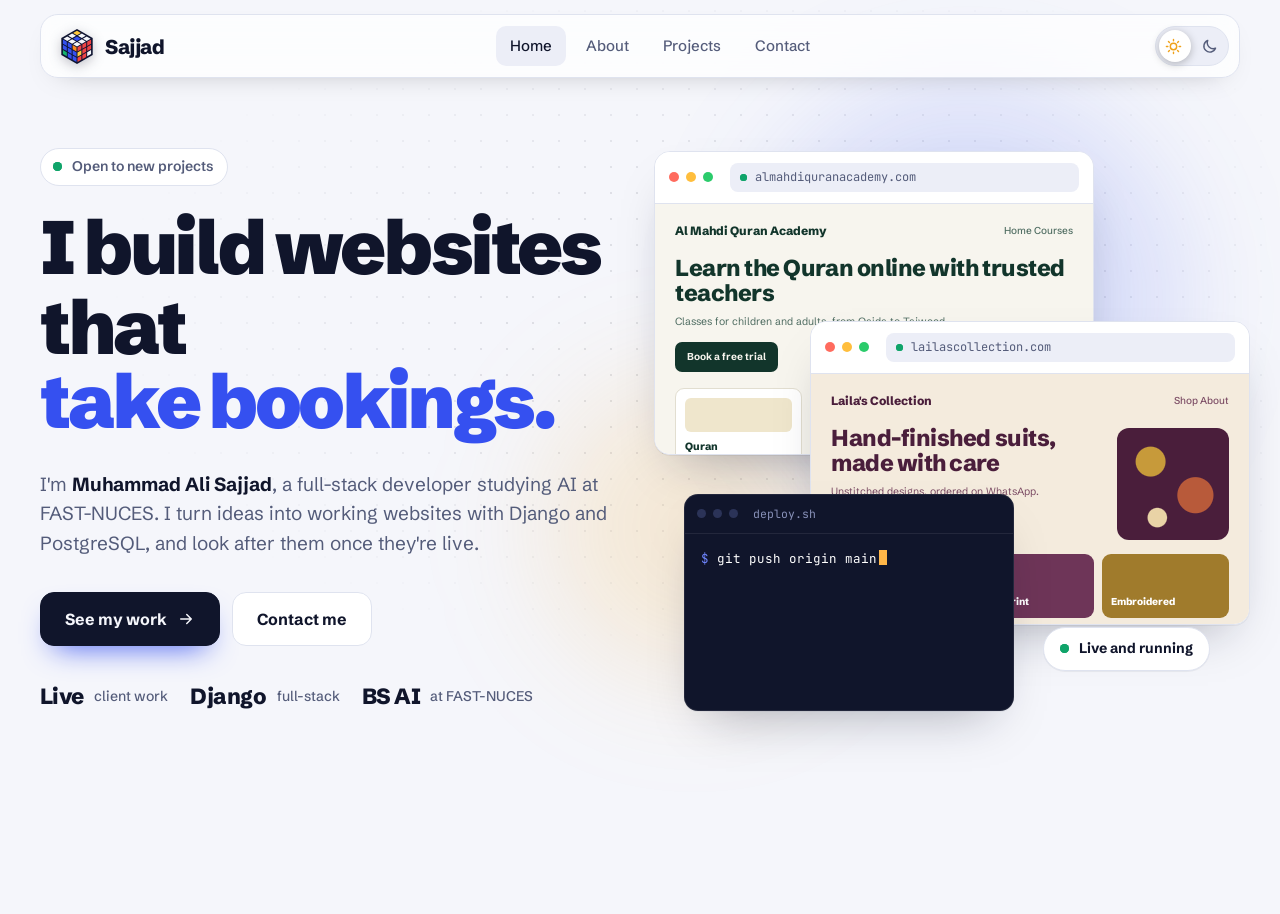
==== index.html @ d42bc158 "Phase 3: hero with rotating word, deploy terminal, parallax and spotlight - Headline rise, rotating " ====
<!doctype html>
<html lang="en">
<head>
  <meta charset="utf-8">
  <meta name="viewport" content="width=device-width, initial-scale=1">
  <title>Muhammad Ali Sajjad | Full-stack developer</title>
  <meta name="theme-color" content="#F5F6FB" media="(prefers-color-scheme: light)">
  <meta name="theme-color" content="#0A0F22" media="(prefers-color-scheme: dark)">
  <link rel="icon" href="images/favicon.svg" type="image/svg+xml">

  <!-- Runs before any CSS so the page is drawn in the right theme from the first frame. -->
  <script>
    (function () {
      var theme = null;
      try { theme = localStorage.getItem('theme'); } catch (error) {}
      if (theme !== 'light' && theme !== 'dark') {
        theme = window.matchMedia('(prefers-color-scheme: dark)').matches ? 'dark' : 'light';
      }
      document.documentElement.setAttribute('data-theme', theme);
    })();
  </script>

  <link rel="preconnect" href="https://fonts.googleapis.com">
  <link rel="preconnect" href="https://fonts.gstatic.com" crossorigin>
  <link rel="stylesheet" href="https://fonts.googleapis.com/css2?family=Schibsted+Grotesk:wght@400;500;600;700;800;900&amp;family=JetBrains+Mono:wght@400;500&amp;display=swap">

  <link rel="stylesheet" href="css/tokens.css">
  <link rel="stylesheet" href="css/base.css">
  <link rel="stylesheet" href="css/layout.css">
  <link rel="stylesheet" href="css/home.css">

  <script src="js/theme.js" defer></script>
  <script src="js/nav.js" defer></script>
  <script src="js/hero.js" defer></script>
  <script src="js/contact.js" defer></script>
  <script src="js/reveal.js" defer></script>
</head>
<body>
  <a class="skip-link" href="#main">Skip to content</a>
  <div class="spot" aria-hidden="true"></div>

  <header class="nav">
    <div class="nav-in">
      <a class="brand" href="#top"><span class="mark"><svg class="cube" viewBox="0 0 32 33" aria-hidden="true"><use href="images/favicon.svg#cube"></use></svg></span><span>Sajjad</span></a>
      <nav class="links" aria-label="Main">
        <a class="on" href="#top" aria-current="page">Home</a>
        <a href="about.html">About</a>
        <a href="#work">Projects</a>
        <a href="#contact">Contact</a>
      </nav>
      <div class="nav-right">
        <button class="toggle" type="button" aria-label="Switch between light and dark theme">
          <span class="knob"></span>
          <span class="ico sun"><svg viewBox="0 0 24 24" aria-hidden="true"><circle cx="12" cy="12" r="4.5"></circle><path d="M12 2v2M12 20v2M4.9 4.9l1.4 1.4M17.7 17.7l1.4 1.4M2 12h2M20 12h2M4.9 19.1l1.4-1.4M17.7 6.3l1.4-1.4"></path></svg></span>
          <span class="ico moon"><svg viewBox="0 0 24 24" aria-hidden="true"><path d="M20.5 14.5A8.5 8.5 0 0 1 9.5 3.5a8.5 8.5 0 1 0 11 11z"></path></svg></span>
        </button>
        <button class="menu-btn" type="button" aria-label="Open menu" aria-expanded="false" aria-controls="menu"><svg viewBox="0 0 24 24" aria-hidden="true"><path d="M4 8h16M4 16h16"></path></svg></button>
      </div>
    </div>
  </header>

  <div class="sheet" id="menu" role="dialog" aria-modal="true" aria-label="Menu" hidden>
    <div class="sheet-panel">
      <div class="sheet-top">
        <a class="brand" href="#top"><span class="mark"><svg class="cube" viewBox="0 0 32 33" aria-hidden="true"><use href="images/favicon.svg#cube"></use></svg></span><span>Sajjad</span></a>
        <button class="menu-btn menu-close" type="button" aria-label="Close menu"><svg viewBox="0 0 24 24" aria-hidden="true"><path d="M6 6l12 12M18 6L6 18"></path></svg></button>
      </div>
      <nav aria-label="Menu">
        <a class="item on" href="#top" aria-current="page">Home <svg viewBox="0 0 24 24" aria-hidden="true"><path d="M5 12h14M13 6l6 6-6 6"></path></svg></a>
        <a class="item" href="about.html">About <svg viewBox="0 0 24 24" aria-hidden="true"><path d="M5 12h14M13 6l6 6-6 6"></path></svg></a>
        <a class="item" href="#work">Projects <svg viewBox="0 0 24 24" aria-hidden="true"><path d="M5 12h14M13 6l6 6-6 6"></path></svg></a>
        <a class="item" href="#contact">Contact <svg viewBox="0 0 24 24" aria-hidden="true"><path d="M5 12h14M13 6l6 6-6 6"></path></svg></a>
      </nav>
    </div>
  </div>

  <main id="main" tabindex="-1">
    <section class="hero" id="top">
      <div class="grid-bg" aria-hidden="true"></div>
      <div class="orb o1" aria-hidden="true"></div>
      <div class="orb o2" aria-hidden="true"></div>
      <div class="wrap hero-in">
        <div>
          <span class="pill"><span class="ping"></span>Open to new projects</span>
          <h1 class="h1">
            <span class="line l1"><span class="in">I build websites</span></span>
            <span class="line l2"><span class="in">that <span class="rot"><span class="w on">take bookings.</span><span class="w" aria-hidden="true">sell suits.</span><span class="w" aria-hidden="true">go live.</span><span class="w" aria-hidden="true">people use.</span></span></span></span>
          </h1>
          <p class="lead">I'm <strong>Muhammad Ali Sajjad</strong>, a full-stack developer studying AI at FAST-NUCES. I turn ideas into working websites with Django and PostgreSQL, and look after them once they're live.</p>
          <div class="ctas">
            <a class="btn primary" href="#work">See my work <svg viewBox="0 0 24 24" aria-hidden="true"><path d="M5 12h14M13 6l6 6-6 6"></path></svg></a>
            <a class="btn ghost" href="#contact">Contact me</a>
          </div>
          <div class="facts-row">
            <div class="fact"><b>Live</b>client work</div>
            <div class="fact"><b>Django</b>full-stack</div>
            <div class="fact"><b>BS AI</b>at FAST-NUCES</div>
          </div>
        </div>

        <!-- Illustration only: the same sites are described in the Projects section, so screen readers skip this. -->
        <div class="stage" aria-hidden="true">
          <div class="par pa">
            <div class="enter-a"><div class="win wa float1">
              <div class="win-bar"><i></i><i></i><i></i><span class="url"><span class="ping"></span>almahdiquranacademy.com</span></div>
              <div class="viewport"><div class="autoscroll">
                <div class="ma">
                  <div class="ma-top"><span>Al Mahdi Quran Academy</span><span>Home   Courses</span></div>
                  <h4>Learn the Quran online with trusted teachers</h4>
                  <p>Classes for children and adults, from Qaida to Tajweed.</p>
                  <span class="ma-btn">Book a free trial</span>
                  <div class="ma-cards">
                    <div class="ma-card"><div class="art"></div>Quran<small>Qaida, Tajweed</small></div>
                    <div class="ma-card"><div class="art"></div>Hadees<small>Guided study</small></div>
                    <div class="ma-card"><div class="art"></div>Fiqhi Ahkaam<small>Practice</small></div>
                  </div>
                  <div class="ma-band"><b>Book in three steps</b><span>Pick a course, choose a teacher, chat on WhatsApp.</span></div>
                  <div class="ma-steps"><div>1. Course</div><div>2. Teacher</div><div>3. WhatsApp</div></div>
                </div>
              </div></div>
            </div></div>
          </div>

          <div class="par pb">
            <div class="enter-b"><div class="win wb float2">
              <div class="win-bar"><i></i><i></i><i></i><span class="url"><span class="ping"></span>lailascollection.com</span></div>
              <div class="viewport"><div class="autoscroll slow">
                <div class="lc">
                  <div class="lc-top"><span>Laila's Collection</span><span>Shop   About</span></div>
                  <div class="lc-hero"><div><h4>Hand-finished suits, made with care</h4><p>Unstitched designs, ordered on WhatsApp.</p><span class="lc-btn">Order on WhatsApp</span></div><div class="lc-art"></div></div>
                  <div class="lc-cats"><div>Hand-painted</div><div>Block print</div><div>Embroidered</div></div>
                  <div class="lc-grid">
                    <div class="lc-item"><div class="art"></div>Gulnar<span>Hand-painted</span></div>
                    <div class="lc-item"><div class="art"></div>Mehr<span>Block print</span></div>
                    <div class="lc-item"><div class="art"></div>Zari<span>Embroidered</span></div>
                  </div>
                </div>
              </div></div>
            </div></div>
          </div>

          <div class="par pt">
            <div class="enter-t"><div class="term float3">
              <div class="term-bar"><i></i><i></i><i></i><span class="mono">deploy.sh</span></div>
              <!-- hero.js types these lines out; this finished version shows if JavaScript is off. -->
              <div class="term-body"><span class="tl cmd">git push origin main</span><span class="tl ok">✓ Code pushed to GitHub</span><span class="tl cmd">railway up</span><span class="tl ok">✓ Build passed: Django + PostgreSQL</span><span class="tl ok">✓ Deployed to Railway</span><span class="tl live">● almahdiquranacademy.com is live</span></div>
            </div></div>
          </div>

          <div class="badge-live"><span class="ping"></span>Live and running</div>
        </div>
      </div>
    </section>
    <section class="sec" id="work"></section>
    <section class="sec" id="stack"></section>
    <section class="sec" id="process"></section>
    <section class="sec" id="contact"></section>
  </main>

  <footer class="foot"></footer>
</body>
</html>
---- css/tokens.css ----
/*
  Colour and font tokens.
  Light is the default. A tiny script in each page's <head> sets
  <html data-theme="dark"> before this file loads, so the dark values win
  straight away and the page never flashes the wrong colours.
*/

:root {
  --bg: #F5F6FB;
  --bg2: #FFFFFF;
  --bg3: #ECEEF7;
  --ink: #10152B;
  --muted: #545C7A;
  --line: #DFE3EF;
  --lapis: #3550F0;
  --lapis-ink: #FFFFFF;
  --accent: #3550F0;
  --saffron: #F0A21A;
  --mint: #10A46A;
  --glow: rgba(53, 80, 240, .16);
  --glow2: rgba(240, 162, 26, .16);
  --dot: rgba(16, 21, 43, .10);
  --shadow: 0 1px 0 rgba(16, 21, 43, .05), 0 24px 50px -24px rgba(16, 21, 43, .35);
  --term-bg: #10152B;
  --term-ink: #DCE2FF;

  --font-sans: "Schibsted Grotesk", system-ui, sans-serif;
  --font-mono: "JetBrains Mono", ui-monospace, monospace;

  /* Tells the browser to draw scrollbars and form controls to match. */
  color-scheme: light;
}

:root[data-theme="dark"] {
  --bg: #0A0F22;
  --bg2: #121A36;
  --bg3: #19234A;
  --ink: #EEF1FB;
  --muted: #A4ADD0;
  --line: #253058;
  --lapis: #6F86FF;
  --lapis-ink: #0A0F22;
  --accent: #FFB648;
  --saffron: #FFB648;
  --mint: #3EE0A0;
  --glow: rgba(111, 134, 255, .22);
  --glow2: rgba(255, 182, 72, .14);
  --dot: rgba(238, 241, 251, .09);
  --shadow: 0 1px 0 rgba(0, 0, 0, .4), 0 30px 60px -24px rgba(0, 0, 0, .8);
  --term-bg: #060A18;
  --term-ink: #DCE2FF;

  color-scheme: dark;
}
---- css/base.css ----
/* Reset, text styles, buttons, pills and small helpers shared by every page. */

/* Reset */
*,
*::before,
*::after {
  box-sizing: border-box;
}

html {
  scroll-behavior: smooth;
  -webkit-text-size-adjust: 100%;
  /* Clip anything that pokes out sideways (orbs, tilted windows) so phones never scroll left and right. */
  overflow-x: clip;
}

body {
  margin: 0;
  min-height: 100vh;
  position: relative;
  overflow-x: clip;
  font-family: var(--font-sans);
  font-size: 17px;
  line-height: 1.55;
  color: var(--ink);
  background: var(--bg);
  -webkit-font-smoothing: antialiased;
  transition: background-color .45s ease, color .45s ease;
}

h1,
h2,
h3,
h4,
p,
dl,
dd {
  margin: 0;
}

a {
  color: inherit;
  text-decoration: none;
}

button {
  font: inherit;
  color: inherit;
  cursor: pointer;
}

img {
  display: block;
  max-width: 100%;
}

/* Line icons: every icon in the design is drawn with a 2px stroke in the text colour. */
svg {
  fill: none;
  stroke: currentColor;
  stroke-width: 2;
  stroke-linecap: round;
  stroke-linejoin: round;
}

:focus-visible {
  outline: 3px solid var(--lapis);
  outline-offset: 3px;
}

/* Helpers */
.wrap {
  width: min(1200px, 100% - 48px);
  margin-inline: auto;
}

.mono {
  font-family: var(--font-mono);
}

/* Hidden on screen but still read by screen readers. */
.sr-only {
  position: absolute;
  width: 1px;
  height: 1px;
  padding: 0;
  margin: -1px;
  overflow: hidden;
  clip: rect(0, 0, 0, 0);
  white-space: nowrap;
  border: 0;
}

/* Skip link: off screen until a keyboard user tabs to it. */
.skip-link {
  position: fixed;
  top: 12px;
  left: 16px;
  z-index: 300;
  padding: 10px 16px;
  border-radius: 12px;
  background: var(--ink);
  color: var(--bg);
  font-weight: 700;
  font-size: 15px;
  transform: translateY(-160%);
  transition: transform .2s;
}

.skip-link:focus {
  transform: none;
}

/* The main landmark gets focus from the skip link; it needs no outline of its own. */
main:focus {
  outline: none;
}

/* Cursor spotlight: a soft glow that follows the mouse (moved by hero.js). */
.spot {
  position: fixed;
  top: 0;
  left: 0;
  z-index: 0;
  width: 520px;
  height: 520px;
  margin: -260px 0 0 -260px;
  border-radius: 50%;
  background: radial-gradient(circle, var(--glow) 0%, transparent 65%);
  pointer-events: none;
  transform: translate(-999px, -999px);
  transition: transform .18s ease-out;
}

/* Buttons */
.btn {
  display: inline-flex;
  align-items: center;
  gap: 10px;
  height: 54px;
  padding: 0 24px;
  border-radius: 14px;
  border: 1px solid var(--line);
  font-weight: 700;
  font-size: 16px;
  transition: transform .25s, box-shadow .25s, background .25s;
}

.btn svg {
  width: 18px;
  height: 18px;
  transition: transform .25s;
}

.btn:hover {
  transform: translateY(-2px);
}

.btn:hover svg {
  transform: translateX(4px);
}

.btn.primary {
  background: var(--ink);
  color: var(--bg);
  border-color: var(--ink);
  box-shadow: 0 14px 30px -14px var(--lapis);
}

.btn.ghost {
  background: var(--bg2);
}

/* A button-shaped label that is not clickable, e.g. "Domain coming soon". */
.btn[aria-disabled="true"] {
  cursor: default;
}

.btn[aria-disabled="true"]:hover {
  transform: none;
}

/* Pills and the green "live" dot */
.pill {
  display: inline-flex;
  align-items: center;
  gap: 10px;
  padding: 7px 14px 7px 12px;
  border-radius: 999px;
  border: 1px solid var(--line);
  background: var(--bg2);
  font-size: 14px;
  font-weight: 600;
  color: var(--muted);
}

.ping {
  position: relative;
  flex: none;
  width: 9px;
  height: 9px;
  border-radius: 50%;
  background: var(--mint);
}

.ping::after {
  content: "";
  position: absolute;
  inset: 0;
  border-radius: 50%;
  background: var(--mint);
  animation: ping 1.8s ease-out infinite;
}

/* Chips: small tags for tools */
.chips {
  display: flex;
  flex-wrap: wrap;
  gap: 8px;
  margin-bottom: 28px;
}

.chip {
  padding: 6px 12px;
  border-radius: 9px;
  border: 1px solid var(--line);
  background: var(--bg3);
  color: var(--ink);
  font-size: 13.5px;
  font-weight: 600;
}

.chip.learn {
  color: var(--muted);
  border-style: dashed;
}

/* Shared animations */
@keyframes ping {
  0% { transform: scale(1); opacity: .7; }
  100% { transform: scale(3.2); opacity: 0; }
}

@keyframes rise {
  from { transform: translateY(105%); }
  to { transform: none; }
}

@keyframes fadeUp {
  from { opacity: 0; transform: translateY(18px); }
  to { opacity: 1; transform: none; }
}

@keyframes flyA {
  from { opacity: 0; transform: translate(-40px, 60px) rotate(-10deg); }
  to { opacity: 1; transform: none; }
}

@keyframes flyB {
  from { opacity: 0; transform: translate(60px, 70px) rotate(10deg); }
  to { opacity: 1; transform: none; }
}

@keyframes flyT {
  from { opacity: 0; transform: translateY(50px) scale(.9); }
  to { opacity: 1; transform: none; }
}

@keyframes bob {
  0%, 100% { transform: translateY(0) rotate(var(--rot, 0deg)); }
  50% { transform: translateY(-12px) rotate(var(--rot, 0deg)); }
}

@keyframes drift {
  0% { transform: translate(0, 0); }
  100% { transform: translate(-60px, 40px); }
}

/* Phone */
@media (max-width: 760px) {
  body {
    font-size: 16px;
  }
}
---- css/layout.css ----
/* Page frame shared by both pages: navbar, theme switch, menu sheet, sections, contact block and footer. */

/* Navigation bar: sticky "glass" bar that floats 14px below the top */
.nav {
  position: sticky;
  top: 14px;
  z-index: 50;
  margin-top: 14px;
  padding: 0 24px;
}

.nav-in {
  display: flex;
  align-items: center;
  justify-content: space-between;
  width: min(1200px, 100%);
  height: 64px;
  margin: 0 auto;
  padding: 0 10px 0 18px;
  border-radius: 18px;
  border: 1px solid var(--line);
  background: color-mix(in srgb, var(--bg2) 72%, transparent);
  -webkit-backdrop-filter: blur(14px);
  backdrop-filter: blur(14px);
  box-shadow: 0 10px 30px -20px rgba(0, 0, 0, .35);
}

/* Logo: the Rubik's cube wobbles every 7 seconds and spins when hovered */
.brand {
  display: flex;
  align-items: center;
  gap: 10px;
  font-weight: 800;
  font-size: 20px;
  letter-spacing: -0.02em;
}

.brand .mark {
  display: grid;
  place-items: center;
  width: 36px;
  height: 37px;
  transition: transform .4s cubic-bezier(.3, 1.6, .5, 1);
  animation: cubeIdle 7s ease-in-out infinite;
}

.brand:hover .mark {
  transform: rotate(-12deg) scale(1.08);
  animation: cubeSpin .9s cubic-bezier(.3, 1.2, .4, 1);
}

.brand svg.cube {
  display: block;
  width: 36px;
  height: 37px;
  stroke: none;
  filter: drop-shadow(0 3px 6px rgba(16, 21, 43, .25));
}

@keyframes cubeSpin {
  from { transform: rotate(0) scale(1); }
  50% { transform: rotate(200deg) scale(1.12); }
  to { transform: rotate(360deg) scale(1); }
}

@keyframes cubeIdle {
  0%, 84%, 100% { transform: rotate(0); }
  88% { transform: rotate(-14deg); }
  93% { transform: rotate(9deg); }
  97% { transform: rotate(-3deg); }
}

/* Page links */
.links {
  display: flex;
  gap: 6px;
}

.links a {
  padding: 8px 14px;
  border-radius: 10px;
  font-size: 15px;
  font-weight: 500;
  color: var(--muted);
  transition: color .2s, background .2s;
}

.links a:hover,
.links a.on {
  color: var(--ink);
  background: var(--bg3);
}

.nav-right {
  display: flex;
  align-items: center;
  gap: 10px;
}

/* Theme switch: a pill with a knob that slides from the sun to the moon */
.toggle {
  position: relative;
  display: flex;
  align-items: center;
  justify-content: space-between;
  width: 74px;
  height: 40px;
  padding: 0;
  border-radius: 999px;
  border: 1px solid var(--line);
  background: var(--bg3);
}

.toggle .ico {
  position: relative;
  z-index: 2;
  display: grid;
  place-items: center;
  width: 36px;
  height: 38px;
  color: var(--muted);
  transition: color .3s;
}

.toggle .ico svg {
  width: 17px;
  height: 17px;
}

.toggle .knob {
  position: absolute;
  top: 3px;
  left: 3px;
  z-index: 1;
  width: 32px;
  height: 32px;
  border-radius: 50%;
  background: var(--bg2);
  box-shadow: 0 2px 8px rgba(0, 0, 0, .25);
  transition: transform .45s cubic-bezier(.3, 1.4, .5, 1);
}

[data-theme="dark"] .toggle .knob {
  transform: translateX(34px);
}

[data-theme="light"] .toggle .sun,
[data-theme="dark"] .toggle .moon {
  color: var(--saffron);
}

/* Menu button: only shown on phones */
.menu-btn {
  display: none;
  place-items: center;
  width: 44px;
  height: 44px;
  padding: 0;
  border-radius: 12px;
  border: 1px solid var(--line);
  background: var(--bg3);
}

.menu-btn svg {
  width: 20px;
  height: 20px;
}

/*
  Theme change, version 1: the View Transitions API.
  theme.js grows the new page from a circle at the switch, so the browser's
  default cross-fade is turned off here.
*/
::view-transition-old(root),
::view-transition-new(root) {
  animation: none;
  mix-blend-mode: normal;
}

/* While the circle grows, don't also fade the page colours, or the new theme looks muddy. */
.theme-switching body {
  transition: none;
}

/*
  Theme change, version 2 (older browsers): a solid circle in the new
  background colour covers the page, the theme swaps underneath, then the
  circle fades away. theme.js sets --fx-x and --fx-y to the switch's centre.
*/
.reveal-fx {
  position: fixed;
  inset: 0;
  z-index: 100;
  pointer-events: none;
  animation: revealFx .8s cubic-bezier(.6, 0, .3, 1) forwards;
}

.reveal-fx.to-dark {
  background: #0A0F22;
}

.reveal-fx.to-light {
  background: #F5F6FB;
}

@keyframes revealFx {
  0% { clip-path: circle(0 at var(--fx-x) var(--fx-y)); opacity: 1; }
  50% { clip-path: circle(150% at var(--fx-x) var(--fx-y)); opacity: 1; }
  100% { clip-path: circle(150% at var(--fx-x) var(--fx-y)); opacity: 0; }
}

/*
  Mobile menu sheet: a blurred backdrop with a panel that drops in from the top.
  It sits outside the header on purpose: the header's backdrop-filter would
  otherwise trap this fixed layer inside the header's box.
*/
.sheet {
  position: fixed;
  inset: 0;
  z-index: 90;
  background: color-mix(in srgb, var(--bg) 55%, transparent);
  -webkit-backdrop-filter: blur(6px);
  backdrop-filter: blur(6px);
  animation: fadeIn .25s both;
}

.sheet[hidden] {
  display: none;
}

.sheet-panel {
  margin: 10px;
  padding: 12px 18px 22px;
  border-radius: 22px;
  border: 1px solid var(--line);
  background: var(--bg2);
  box-shadow: var(--shadow);
  animation: dropIn .45s cubic-bezier(.2, .9, .2, 1) both;
}

.sheet-top {
  display: flex;
  justify-content: space-between;
  align-items: center;
  height: 46px;
  margin-bottom: 6px;
}

.sheet-top .menu-btn {
  display: grid;
}

.sheet-panel .item {
  display: flex;
  justify-content: space-between;
  align-items: center;
  padding: 15px 0;
  border-bottom: 1px solid var(--line);
  font-size: 28px;
  font-weight: 900;
  letter-spacing: -0.03em;
}

.sheet-panel .item svg {
  width: 22px;
  height: 22px;
  color: var(--muted);
}

.sheet-panel .item.on {
  color: var(--lapis);
}

/* Hero background shared by both pages: a dotted grid that fades out at the edges, and two drifting glows */
.grid-bg {
  position: absolute;
  inset: -80px 0 0;
  z-index: 0;
  pointer-events: none;
  background-image: radial-gradient(var(--dot) 1.2px, transparent 1.2px);
  background-size: 26px 26px;
  -webkit-mask-image: radial-gradient(ellipse 70% 60% at 60% 40%, #000 30%, transparent 75%);
  mask-image: radial-gradient(ellipse 70% 60% at 60% 40%, #000 30%, transparent 75%);
}

.orb {
  position: absolute;
  z-index: 0;
  border-radius: 50%;
  filter: blur(60px);
  pointer-events: none;
}

.orb.o1 {
  top: 10px;
  right: 8%;
  width: 420px;
  height: 420px;
  background: var(--glow);
  animation: drift 14s ease-in-out infinite alternate;
}

.orb.o2 {
  top: 300px;
  right: 34%;
  width: 300px;
  height: 300px;
  background: var(--glow2);
  animation: drift 18s ease-in-out infinite alternate-reverse;
}

/* Stops the page behind the open menu from scrolling. */
.menu-open {
  overflow: hidden;
}

@keyframes fadeIn {
  from { opacity: 0; }
}

@keyframes dropIn {
  from { opacity: 0; transform: translateY(-24px) scale(.97); }
}

/* Phone */
@media (max-width: 760px) {
  .links {
    display: none;
  }

  .menu-btn {
    display: grid;
  }

  .nav {
    top: 10px;
    margin-top: 10px;
    padding: 0 12px;
  }

  .nav-in {
    height: 58px;
    padding: 0 8px 0 12px;
  }

  .toggle {
    width: 66px;
  }

  [data-theme="dark"] .toggle .knob {
    transform: translateX(26px);
  }
}
---- css/home.css ----
/* Home page only: hero, tools strip, projects, full-stack layers and steps. */

/* Hero */
.hero {
  position: relative;
  padding: 70px 0 90px;
}

.hero-in {
  position: relative;
  z-index: 1;
  display: grid;
  grid-template-columns: 1fr 1.02fr;
  gap: 40px;
  align-items: center;
}

/* Each headline line slides up from behind an invisible edge (the overflow: hidden line box). */
/* 76px (the design size) on screens from about 1290px wide, shrinking with the screen below that
   so the headline and the stage still fit side by side on laptops. */
.h1 {
  margin: 24px 0 26px;
  font-size: clamp(46px, 5.9vw, 76px);
  line-height: .98;
  letter-spacing: -0.045em;
  font-weight: 900;
}

.h1 .line {
  display: block;
  overflow: hidden;
  padding-bottom: 6px;
}

.h1 .line > .in {
  display: inline-block;
  animation: rise .9s cubic-bezier(.2, .9, .2, 1) both;
}

.h1 .l2 > .in {
  animation-delay: .12s;
}

/* Rotating word: all four words share one grid cell; hero.js marks the visible one "on". */
.rot {
  display: inline-grid;
  vertical-align: bottom;
  color: var(--accent);
}

.rot .w {
  grid-area: 1 / 1;
  white-space: nowrap;
  opacity: 0;
  transform: translateY(70%);
  transition: transform .6s cubic-bezier(.2, .9, .2, 1), opacity .45s;
}

.rot .w.on {
  opacity: 1;
  transform: none;
}

.rot .w.out {
  opacity: 0;
  transform: translateY(-70%);
}

.lead {
  max-width: 32em;
  font-size: 19px;
  color: var(--muted);
  animation: fadeUp .8s .3s both;
}

.lead strong {
  color: var(--ink);
  font-weight: 700;
}

.ctas {
  display: flex;
  gap: 12px;
  margin-top: 34px;
  animation: fadeUp .8s .42s both;
}

/* Each fact stays on one line; on narrow screens whole facts move to the next row instead. */
.facts-row {
  display: flex;
  flex-wrap: wrap;
  gap: 12px 22px;
  margin-top: 34px;
  animation: fadeUp .8s .54s both;
}

.fact {
  display: flex;
  align-items: center;
  gap: 10px;
  font-size: 14px;
  font-weight: 500;
  color: var(--muted);
  white-space: nowrap;
}

.fact b {
  font-size: 22px;
  font-weight: 800;
  letter-spacing: -0.02em;
  color: var(--ink);
}

/*
  Hero stage: two site windows, a terminal and a badge.
  Each piece has three wrappers so three motions can stack without fighting:
  .par (mouse parallax, set by hero.js) > .enter-* (fly-in on load) > .float* (gentle bobbing).
*/
.stage {
  position: relative;
  height: 560px;
}

.par {
  position: absolute;
  transition: transform .25s ease-out;
}

.par.pa {
  top: 0;
  left: 0;
  z-index: 1;
  width: 440px;
}

.par.pb {
  top: 170px;
  right: -10px;
  z-index: 2;
  width: 440px;
}

.par.pt {
  bottom: 0;
  left: 30px;
  z-index: 3;
  width: 330px;
}

.enter-a {
  animation: flyA 1.1s .2s cubic-bezier(.2, .9, .2, 1) both;
}

.enter-b {
  animation: flyB 1.1s .38s cubic-bezier(.2, .9, .2, 1) both;
}

.enter-t {
  animation: flyT 1s .6s cubic-bezier(.2, .9, .2, 1) both;
}

.float1 {
  animation: bob 6s ease-in-out infinite;
}

.float2 {
  animation: bob 7s 1s ease-in-out infinite;
}

.float3 {
  animation: bob 5.5s .5s ease-in-out infinite;
}

/* Browser window frame (also used by the project previews) */
.win {
  --rot: 0deg;
  overflow: hidden;
  border-radius: 16px;
  border: 1px solid var(--line);
  background: var(--bg2);
  box-shadow: var(--shadow);
}

.wa {
  --rot: -4deg;
}

.wb {
  --rot: 3deg;
}

.win-bar {
  display: flex;
  align-items: center;
  gap: 7px;
  padding: 11px 14px;
  border-bottom: 1px solid var(--line);
  background: var(--bg2);
}

.win-bar i {
  display: block;
  width: 10px;
  height: 10px;
  border-radius: 50%;
}

.win-bar i:nth-child(1) {
  background: #FF6B5E;
}

.win-bar i:nth-child(2) {
  background: #FFBE3D;
}

.win-bar i:nth-child(3) {
  background: #2BCB6B;
}

.url {
  display: flex;
  flex: 1;
  align-items: center;
  gap: 8px;
  margin-left: 10px;
  padding: 5px 10px;
  overflow: hidden;
  border-radius: 8px;
  background: var(--bg3);
  font-family: var(--font-mono);
  font-size: 12px;
  color: var(--muted);
  white-space: nowrap;
}

.url .ping {
  width: 7px;
  height: 7px;
}

.viewport {
  position: relative;
  height: 250px;
  overflow: hidden;
}

/* The hero windows scroll through their site on their own, pausing at the top and halfway. */
.autoscroll {
  animation: browse 11s ease-in-out infinite;
}

.autoscroll.slow {
  animation-duration: 13s;
  animation-delay: 2s;
}

@keyframes browse {
  0%, 18% { transform: translateY(0); }
  45%, 62% { transform: translateY(-46%); }
  90%, 100% { transform: translateY(0); }
}

/* Deploy terminal */
.term {
  overflow: hidden;
  border-radius: 14px;
  border: 1px solid rgba(255, 255, 255, .08);
  background: var(--term-bg);
  color: var(--term-ink);
  box-shadow: var(--shadow);
}

.term-bar {
  display: flex;
  align-items: center;
  gap: 7px;
  padding: 10px 12px;
  border-bottom: 1px solid rgba(255, 255, 255, .08);
  font-size: 11.5px;
  color: #8790B8;
}

.term-bar i {
  display: block;
  width: 9px;
  height: 9px;
  border-radius: 50%;
  background: #2B3358;
}

.term-bar span {
  margin-left: 8px;
}

.term-body {
  min-height: 176px;
  padding: 14px 16px 16px;
  font-family: var(--font-mono);
  font-size: 12.5px;
  line-height: 1.75;
}

.tl {
  display: block;
  white-space: pre;
}

.tl.cmd {
  color: #FFFFFF;
}

.tl.cmd::before {
  content: "$ ";
  color: #6F86FF;
}

.tl.ok {
  color: #9AE6C2;
}

.tl.live {
  color: #FFB648;
  font-weight: 500;
}

.caret {
  display: inline-block;
  width: 8px;
  height: 15px;
  margin-left: 2px;
  vertical-align: -2px;
  background: #FFB648;
  animation: blink 1s steps(1) infinite;
}

@keyframes blink {
  50% { opacity: 0; }
}

.badge-live {
  position: absolute;
  right: 30px;
  bottom: 40px;
  z-index: 4;
  display: flex;
  align-items: center;
  gap: 10px;
  padding: 10px 16px;
  border-radius: 999px;
  border: 1px solid var(--line);
  background: var(--bg2);
  box-shadow: var(--shadow);
  font-weight: 700;
  font-size: 14px;
  animation: flyT .8s .9s cubic-bezier(.2, .9, .2, 1) both;
}

/* Mini site art: CSS drawings of the two client sites, in their own brand colours (same in both themes) */
.ma {
  padding: 18px 20px 22px;
  background: #F7F5EE;
  color: #12352B;
  font-size: 11px;
}

.ma-top,
.lc-top {
  display: flex;
  justify-content: space-between;
  align-items: center;
  font-weight: 800;
  font-size: 12px;
}

.ma-top span:last-child {
  font-weight: 500;
  font-size: 10px;
  color: #4D6B60;
}

.ma h4,
.lc h4 {
  margin: 16px 0 8px;
  font-size: 23px;
  line-height: 1.08;
  letter-spacing: -0.02em;
  font-weight: 800;
}

.ma p {
  font-size: 10.5px;
  color: #4D6B60;
}

.ma-btn {
  display: inline-block;
  margin-top: 12px;
  padding: 7px 12px;
  border-radius: 7px;
  background: #12352B;
  color: #F7F5EE;
  font-weight: 700;
  font-size: 10px;
}

.ma-cards {
  display: grid;
  grid-template-columns: repeat(3, minmax(0, 1fr));
  gap: 8px;
  margin-top: 16px;
}

.ma-card {
  padding: 9px;
  border-radius: 9px;
  border: 1px solid #E2DED0;
  background: #FFFFFF;
  font-weight: 800;
  font-size: 10.5px;
}

.ma-card small {
  display: block;
  margin-top: 3px;
  font-weight: 400;
  font-size: 9px;
  color: #4D6B60;
}

.ma-card .art {
  height: 34px;
  margin-bottom: 7px;
  border-radius: 6px;
  background: #EFE6CC;
}

.ma-band {
  margin-top: 16px;
  padding: 14px;
  border-radius: 10px;
  background: #12352B;
  color: #F7F5EE;
}

.ma-band b {
  display: block;
  font-size: 14px;
}

.ma-band span {
  font-size: 10px;
  color: #C5D6CC;
}

.ma-steps {
  display: grid;
  grid-template-columns: repeat(3, minmax(0, 1fr));
  gap: 8px;
  margin-top: 12px;
}

.ma-steps div {
  padding: 10px 8px;
  border-radius: 8px;
  border: 1px solid #E2DED0;
  background: #FFFFFF;
  font-size: 9.5px;
  font-weight: 700;
}

.lc {
  padding: 18px 20px 22px;
  background: #F4EBDD;
  color: #4A1E3B;
  font-size: 11px;
}

.lc-top span:last-child {
  font-weight: 500;
  font-size: 10px;
  color: #7A4A63;
}

.lc-hero {
  display: grid;
  grid-template-columns: 1fr 112px;
  gap: 12px;
  align-items: end;
}

.lc p {
  font-size: 10.5px;
  color: #7A4A63;
}

.lc-btn {
  display: inline-block;
  margin-top: 10px;
  padding: 7px 12px;
  border-radius: 7px;
  background: #B85A3A;
  color: #FFFFFF;
  font-weight: 700;
  font-size: 10px;
}

.lc-art {
  height: 112px;
  border-radius: 12px;
  background-color: #4A1E3B;
  background-image:
    radial-gradient(circle at 30% 30%, #C79A3A 0 13%, transparent 14%),
    radial-gradient(circle at 70% 60%, #B85A3A 0 17%, transparent 18%),
    radial-gradient(circle at 36% 80%, #E9D3A6 0 8%, transparent 9%);
}

.lc-cats {
  display: grid;
  grid-template-columns: repeat(3, minmax(0, 1fr));
  gap: 8px;
  margin-top: 14px;
}

.lc-cats div {
  padding: 40px 9px 9px;
  border-radius: 9px;
  font-weight: 800;
  font-size: 10px;
  color: #FFFFFF;
}

.lc-cats div:nth-child(1) {
  background: #B85A3A;
}

.lc-cats div:nth-child(2) {
  background: #6E3558;
}

.lc-cats div:nth-child(3) {
  background: #A07B2C;
}

.lc-grid {
  display: grid;
  grid-template-columns: repeat(3, minmax(0, 1fr));
  gap: 8px;
  margin-top: 14px;
}

.lc-item {
  padding: 6px;
  border-radius: 9px;
  background: #FFFFFF;
  font-size: 9.5px;
  font-weight: 700;
}

.lc-item .art {
  height: 58px;
  margin-bottom: 6px;
  border-radius: 6px;
  background: #E8D5C0;
}

.lc-item:nth-child(2) .art {
  background: #D9B9C6;
}

.lc-item:nth-child(3) .art {
  background: #E6D2A3;
}

.lc-item span {
  display: block;
  font-weight: 400;
  color: #7A4A63;
}

/*
  Tablet (not in the design): the two hero columns get too narrow below about 960px,
  so the stage moves under the text, centred and no wider than it is on desktop.
*/
@media (max-width: 960px) {
  .hero-in {
    grid-template-columns: minmax(0, 1fr);
  }

  .h1 {
    font-size: clamp(46px, 7.4vw, 64px);
  }

  .stage {
    width: 100%;
    max-width: 600px;
    margin-inline: auto;
  }
}

/* Phone */
@media (max-width: 760px) {
  .hero {
    padding: 36px 0 60px;
  }

  .hero-in {
    grid-template-columns: minmax(0, 1fr);
    gap: 30px;
  }

  .h1 {
    margin: 18px 0 16px;
    font-size: 46px;
  }

  .lead {
    font-size: 16.5px;
  }

  .ctas {
    flex-direction: column;
    margin-top: 24px;
  }

  .ctas .btn {
    justify-content: center;
  }

  .facts-row {
    gap: 16px;
    margin-top: 24px;
  }

  .stage {
    height: 420px;
  }

  .par.pa,
  .par.pb {
    width: 290px;
  }

  .par.pb {
    top: 120px;
    right: -8px;
  }

  /* 290px rather than the design's 260px so the longest deploy line fits without being cut off. */
  .par.pt {
    left: 0;
    width: 290px;
  }

  .viewport {
    height: 170px;
  }

  /* Smaller terminal text on phones, as in the phone design. */
  .term-body {
    min-height: 150px;
    font-size: 11px;
  }

  .badge-live {
    right: 0;
    bottom: 120px;
  }
}

/* Small phones (360px and similar): a slightly smaller headline so no line gets clipped. */
@media (max-width: 380px) {
  .h1 {
    font-size: 41px;
  }
}
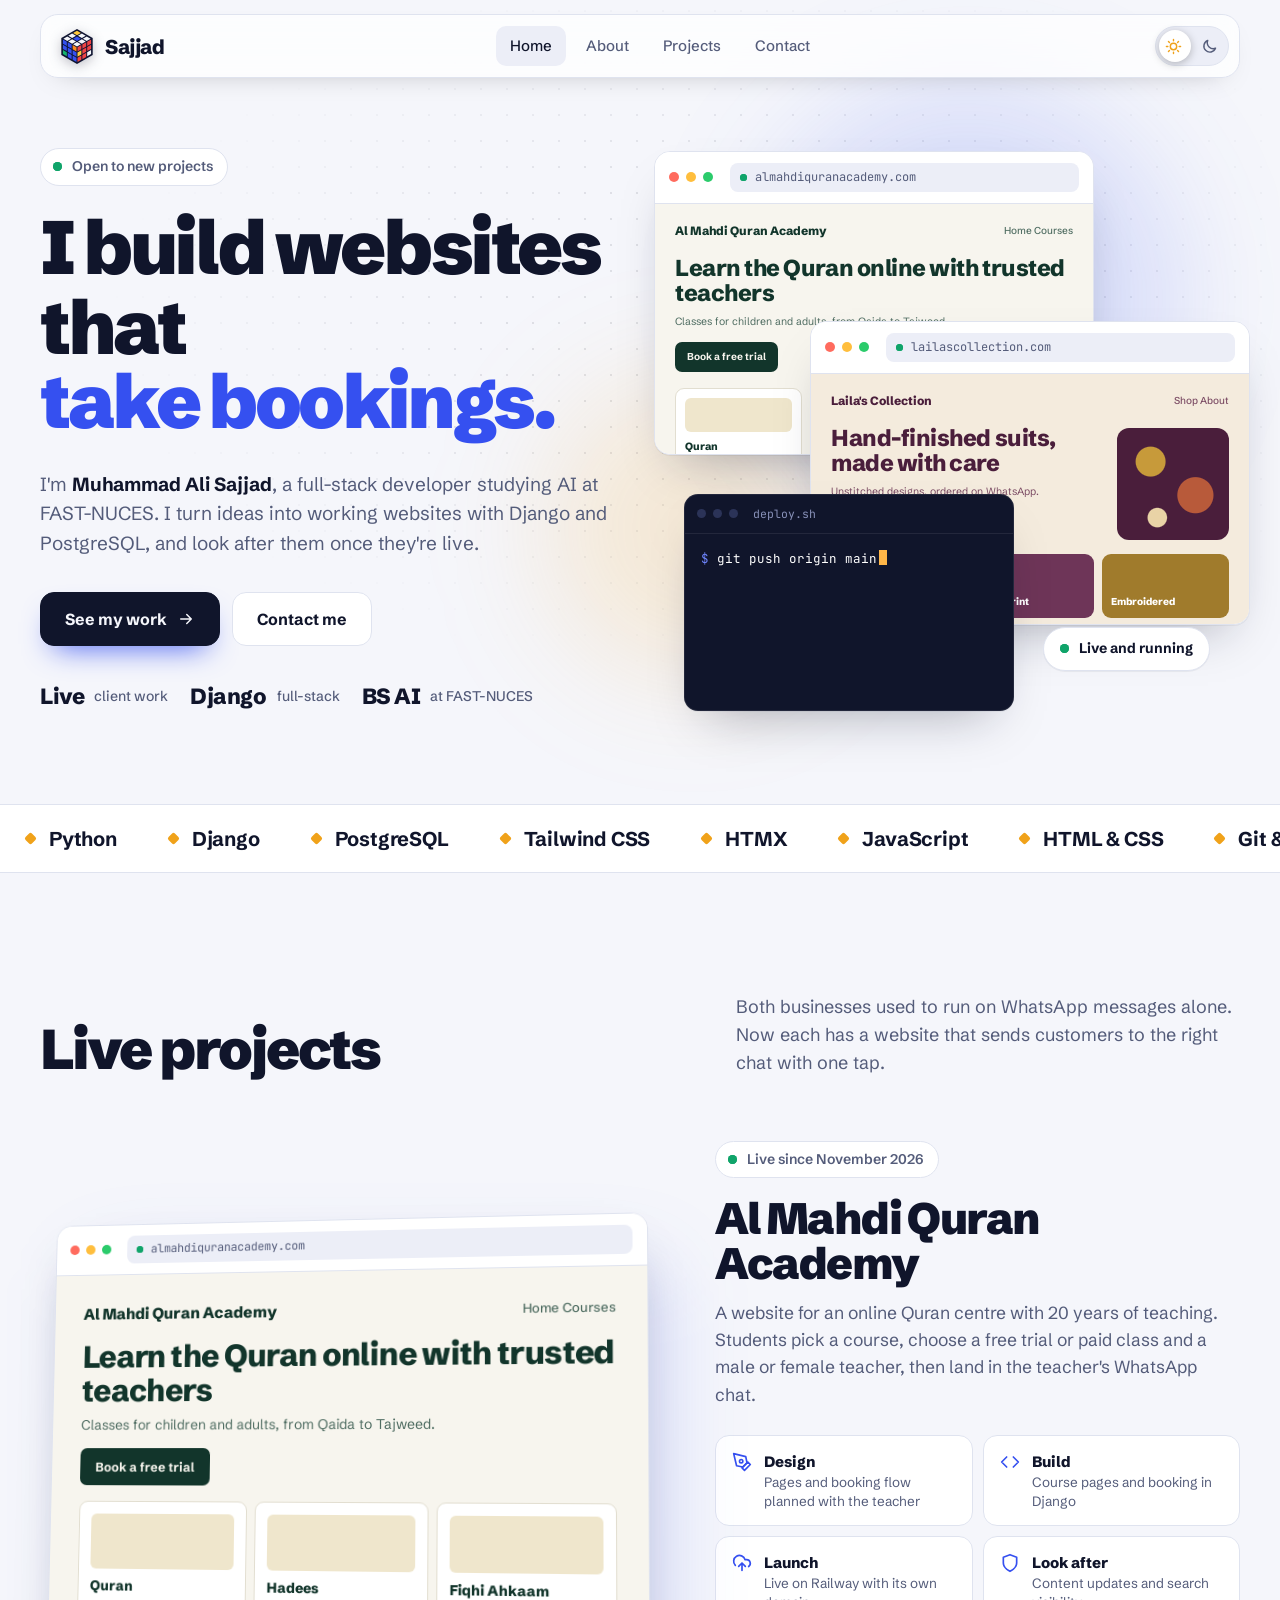
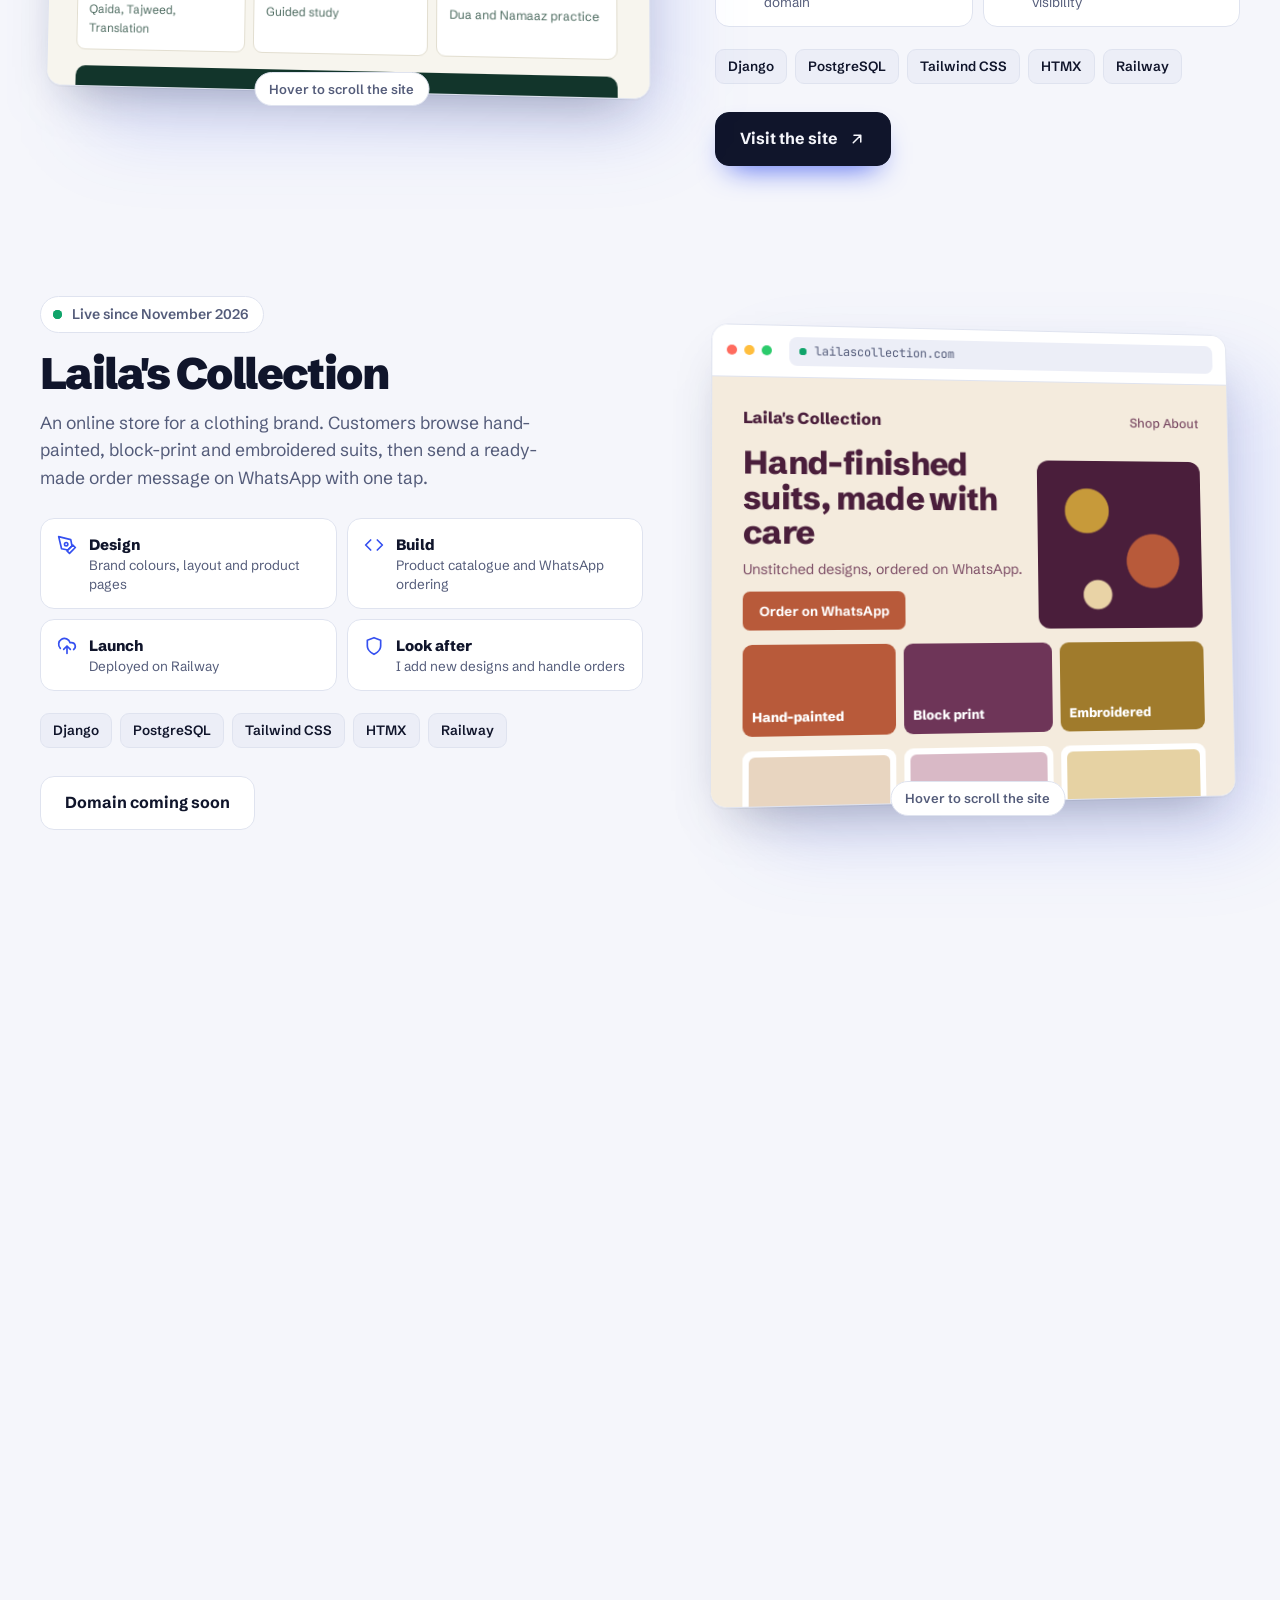
==== commit 27fa1ccb: "Phase 4: tools strip and live projects - Endless tools strip: two identical lists, the copy hidden f" ====
--- a/index.html
+++ b/index.html
@@ -151,7 +151,121 @@
         </div>
       </div>
     </section>
-    <section class="sec" id="work"></section>
+    <!-- Tools strip: the list appears twice so the loop is seamless; screen readers only get the first copy. -->
+    <section class="marquee" aria-label="Tools I use">
+      <div class="track">
+        <ul class="group">
+          <li class="item"><i></i>Python</li>
+          <li class="item"><i></i>Django</li>
+          <li class="item"><i></i>PostgreSQL</li>
+          <li class="item"><i></i>Tailwind CSS</li>
+          <li class="item"><i></i>HTMX</li>
+          <li class="item"><i></i>JavaScript</li>
+          <li class="item"><i></i>HTML &amp; CSS</li>
+          <li class="item"><i></i>Git &amp; GitHub</li>
+          <li class="item"><i></i>Railway</li>
+          <li class="item learning"><i></i>React<em>learning</em></li>
+        </ul>
+        <ul class="group" aria-hidden="true">
+          <li class="item"><i></i>Python</li>
+          <li class="item"><i></i>Django</li>
+          <li class="item"><i></i>PostgreSQL</li>
+          <li class="item"><i></i>Tailwind CSS</li>
+          <li class="item"><i></i>HTMX</li>
+          <li class="item"><i></i>JavaScript</li>
+          <li class="item"><i></i>HTML &amp; CSS</li>
+          <li class="item"><i></i>Git &amp; GitHub</li>
+          <li class="item"><i></i>Railway</li>
+          <li class="item learning"><i></i>React<em>learning</em></li>
+        </ul>
+      </div>
+    </section>
+
+    <section class="sec" id="work">
+      <div class="wrap">
+        <div class="sec-head reveal">
+          <h2>Live projects</h2>
+          <p>Both businesses used to run on WhatsApp messages alone. Now each has a website that sends customers to the right chat with one tap.</p>
+        </div>
+
+        <article class="proj reveal">
+          <div class="shot-wrap">
+            <a class="shot" href="https://almahdiquranacademy.com" target="_blank" rel="noopener" aria-label="Open Al Mahdi Quran Academy in a new tab">
+              <div class="win">
+                <div class="win-bar"><i></i><i></i><i></i><span class="url"><span class="ping"></span>almahdiquranacademy.com</span></div>
+                <div class="viewport"><div class="inner">
+                  <div class="ma">
+                    <div class="ma-top"><span>Al Mahdi Quran Academy</span><span>Home   Courses</span></div>
+                    <h4>Learn the Quran online with trusted teachers</h4>
+                    <p>Classes for children and adults, from Qaida to Tajweed.</p>
+                    <span class="ma-btn">Book a free trial</span>
+                    <div class="ma-cards">
+                      <div class="ma-card"><div class="art"></div>Quran<small>Qaida, Tajweed, Translation</small></div>
+                      <div class="ma-card"><div class="art"></div>Hadees<small>Guided study</small></div>
+                      <div class="ma-card"><div class="art"></div>Fiqhi Ahkaam<small>Dua and Namaaz practice</small></div>
+                    </div>
+                    <div class="ma-band"><b>Book in three steps</b><span>Pick a course, choose a male or female teacher, then chat on WhatsApp.</span></div>
+                    <div class="ma-steps"><div>1. Choose a course</div><div>2. Free trial or paid</div><div>3. Open WhatsApp</div></div>
+                  </div>
+                </div></div>
+              </div>
+            </a>
+            <span class="hover-hint" aria-hidden="true">Hover to scroll the site</span>
+          </div>
+          <div class="info">
+            <span class="pill"><span class="ping"></span>Live since November 2026</span>
+            <h3>Al Mahdi Quran Academy</h3>
+            <p class="story">A website for an online Quran centre with 20 years of teaching. Students pick a course, choose a free trial or paid class and a male or female teacher, then land in the teacher's WhatsApp chat.</p>
+            <div class="did">
+              <div><svg viewBox="0 0 24 24" aria-hidden="true"><path d="M12 19l7-7 3 3-7 7-3-3z"></path><path d="M18 13l-1.5-7.5L2 2l3.5 14.5L13 18l5-5z"></path><circle cx="11" cy="11" r="2"></circle></svg><p><b>Design</b><span>Pages and booking flow planned with the teacher</span></p></div>
+              <div><svg viewBox="0 0 24 24" aria-hidden="true"><path d="M16 18l6-6-6-6M8 6l-6 6 6 6"></path></svg><p><b>Build</b><span>Course pages and booking in Django</span></p></div>
+              <div><svg viewBox="0 0 24 24" aria-hidden="true"><path d="M4 14.9A7 7 0 1 1 15.7 8h1.8a4.5 4.5 0 0 1 2.5 8.2"></path><path d="M12 12v9M8 16l4-4 4 4"></path></svg><p><b>Launch</b><span>Live on Railway with its own domain</span></p></div>
+              <div><svg viewBox="0 0 24 24" aria-hidden="true"><path d="M12 22s8-4 8-10V5l-8-3-8 3v7c0 6 8 10 8 10z"></path></svg><p><b>Look after</b><span>Content updates and search visibility</span></p></div>
+            </div>
+            <div class="chips"><span class="chip">Django</span><span class="chip">PostgreSQL</span><span class="chip">Tailwind CSS</span><span class="chip">HTMX</span><span class="chip">Railway</span></div>
+            <a class="btn primary" href="https://almahdiquranacademy.com" target="_blank" rel="noopener">Visit the site <svg viewBox="0 0 24 24" aria-hidden="true"><path d="M7 17L17 7M8 7h9v9"></path></svg></a>
+          </div>
+        </article>
+
+        <article class="proj flip reveal">
+          <!-- The domain isn't connected yet, so this preview is not a link. It still tilts and scrolls on hover. -->
+          <div class="shot-wrap" aria-hidden="true">
+            <div class="shot">
+              <div class="win">
+                <div class="win-bar"><i></i><i></i><i></i><span class="url"><span class="ping"></span>lailascollection.com</span></div>
+                <div class="viewport"><div class="inner">
+                  <div class="lc">
+                    <div class="lc-top"><span>Laila's Collection</span><span>Shop   About</span></div>
+                    <div class="lc-hero"><div><h4>Hand-finished suits, made with care</h4><p>Unstitched designs, ordered on WhatsApp.</p><span class="lc-btn">Order on WhatsApp</span></div><div class="lc-art"></div></div>
+                    <div class="lc-cats"><div>Hand-painted</div><div>Block print</div><div>Embroidered</div></div>
+                    <div class="lc-grid">
+                      <div class="lc-item"><div class="art"></div>Gulnar<span>Hand-painted</span></div>
+                      <div class="lc-item"><div class="art"></div>Mehr<span>Block print</span></div>
+                      <div class="lc-item"><div class="art"></div>Zari<span>Embroidered</span></div>
+                    </div>
+                  </div>
+                </div></div>
+              </div>
+            </div>
+            <span class="hover-hint">Hover to scroll the site</span>
+          </div>
+          <div class="info">
+            <span class="pill"><span class="ping"></span>Live since November 2026</span>
+            <h3>Laila's Collection</h3>
+            <p class="story">An online store for a clothing brand. Customers browse hand-painted, block-print and embroidered suits, then send a ready-made order message on WhatsApp with one tap.</p>
+            <div class="did">
+              <div><svg viewBox="0 0 24 24" aria-hidden="true"><path d="M12 19l7-7 3 3-7 7-3-3z"></path><path d="M18 13l-1.5-7.5L2 2l3.5 14.5L13 18l5-5z"></path><circle cx="11" cy="11" r="2"></circle></svg><p><b>Design</b><span>Brand colours, layout and product pages</span></p></div>
+              <div><svg viewBox="0 0 24 24" aria-hidden="true"><path d="M16 18l6-6-6-6M8 6l-6 6 6 6"></path></svg><p><b>Build</b><span>Product catalogue and WhatsApp ordering</span></p></div>
+              <div><svg viewBox="0 0 24 24" aria-hidden="true"><path d="M4 14.9A7 7 0 1 1 15.7 8h1.8a4.5 4.5 0 0 1 2.5 8.2"></path><path d="M12 12v9M8 16l4-4 4 4"></path></svg><p><b>Launch</b><span>Deployed on Railway</span></p></div>
+              <div><svg viewBox="0 0 24 24" aria-hidden="true"><path d="M12 22s8-4 8-10V5l-8-3-8 3v7c0 6 8 10 8 10z"></path></svg><p><b>Look after</b><span>I add new designs and handle orders</span></p></div>
+            </div>
+            <div class="chips"><span class="chip">Django</span><span class="chip">PostgreSQL</span><span class="chip">Tailwind CSS</span><span class="chip">HTMX</span><span class="chip">Railway</span></div>
+            <!-- Swap this for a real link once lailascollection.com is live. -->
+            <span class="btn ghost" aria-disabled="true">Domain coming soon</span>
+          </div>
+        </article>
+      </div>
+    </section>
     <section class="sec" id="stack"></section>
     <section class="sec" id="process"></section>
     <section class="sec" id="contact"></section>
--- a/css/layout.css
+++ b/css/layout.css
@@ -309,6 +309,57 @@
   animation: drift 18s ease-in-out infinite alternate-reverse;
 }
 
+/* Sections */
+.sec {
+  position: relative;
+  z-index: 1;
+  padding: 120px 0;
+}
+
+/* Leaves room for the sticky navbar when a link jumps to a section. */
+section[id] {
+  scroll-margin-top: 90px;
+}
+
+.sec-head {
+  display: flex;
+  justify-content: space-between;
+  align-items: end;
+  gap: 40px;
+  margin-bottom: 64px;
+}
+
+.sec-head h2 {
+  font-size: clamp(38px, 4.6vw, 56px);
+  line-height: 1;
+  letter-spacing: -0.04em;
+  font-weight: 900;
+}
+
+.sec-head p {
+  max-width: 28em;
+  font-size: 18px;
+  color: var(--muted);
+}
+
+/*
+  Scroll reveal: blocks fade and rise into place as they scroll into view.
+  This uses CSS scroll-driven animations where the browser has them;
+  reveal.js handles the other browsers. Without either, content simply shows.
+*/
+@supports (animation-timeline: view()) {
+  .reveal {
+    animation: revealUp linear both;
+    animation-timeline: view();
+    animation-range: entry 0% cover 28%;
+  }
+}
+
+@keyframes revealUp {
+  from { opacity: 0; transform: translateY(60px) scale(.98); }
+  to { opacity: 1; transform: none; }
+}
+
 /* Stops the page behind the open menu from scrolling. */
 .menu-open {
   overflow: hidden;
@@ -320,6 +371,15 @@
 
 @keyframes dropIn {
   from { opacity: 0; transform: translateY(-24px) scale(.97); }
+}
+
+/* Tablet (not in the design): section titles sit above their intro instead of beside it. */
+@media (max-width: 960px) {
+  .sec-head {
+    flex-direction: column;
+    align-items: flex-start;
+    gap: 14px;
+  }
 }
 
 /* Phone */
@@ -350,4 +410,12 @@
   [data-theme="dark"] .toggle .knob {
     transform: translateX(26px);
   }
-}
+
+  .sec {
+    padding: 72px 0;
+  }
+
+  .sec-head {
+    margin-bottom: 36px;
+  }
+}
--- a/css/home.css
+++ b/css/home.css
@@ -578,6 +578,315 @@
 }
 
 /*
+  Tools strip: an endless loop. The track holds two identical lists side by side;
+  sliding it left by exactly half (one list) lands on a frame that looks identical
+  to the start, so the jump back is invisible.
+*/
+.marquee {
+  position: relative;
+  z-index: 1;
+  overflow: hidden;
+  padding: 18px 0;
+  border-block: 1px solid var(--line);
+  background: var(--bg2);
+}
+
+.marquee .track {
+  display: flex;
+  width: max-content;
+  animation: marquee 34s linear infinite;
+}
+
+.marquee:hover .track {
+  animation-play-state: paused;
+}
+
+.marquee .group {
+  display: flex;
+  margin: 0;
+  padding: 0;
+  list-style: none;
+}
+
+.marquee .item {
+  display: flex;
+  align-items: center;
+  gap: 14px;
+  padding: 0 26px;
+  font-weight: 700;
+  font-size: 20px;
+  letter-spacing: -0.01em;
+  white-space: nowrap;
+}
+
+.marquee .item i {
+  display: block;
+  width: 9px;
+  height: 9px;
+  border-radius: 2px;
+  background: var(--saffron);
+  transform: rotate(45deg);
+}
+
+.marquee .item.learning {
+  color: var(--muted);
+}
+
+.marquee .item.learning em {
+  padding: 2px 9px;
+  border-radius: 999px;
+  border: 1px solid var(--line);
+  font-style: normal;
+  font-size: 13px;
+  font-weight: 600;
+  color: var(--lapis);
+}
+
+@keyframes marquee {
+  to { transform: translateX(-50%); }
+}
+
+/* Projects */
+.proj {
+  display: grid;
+  grid-template-columns: 1.15fr 1fr;
+  gap: 72px;
+  align-items: center;
+}
+
+.proj + .proj {
+  margin-top: 130px;
+}
+
+.proj.flip .shot-wrap {
+  order: 2;
+}
+
+/* Site preview: tilted in 3D, straightens up and scrolls through the site on hover. */
+.shot-wrap {
+  position: relative;
+  perspective: 1400px;
+}
+
+.shot-wrap::before {
+  content: "";
+  position: absolute;
+  inset: 10% -4% -8% 8%;
+  z-index: 0;
+  border-radius: 30px;
+  background: var(--glow);
+  filter: blur(40px);
+}
+
+.shot {
+  position: relative;
+  z-index: 1;
+  display: block;
+  transform: rotateY(-8deg) rotateX(4deg);
+  transform-style: preserve-3d;
+  transition: transform .6s cubic-bezier(.2, .9, .2, 1);
+}
+
+.proj.flip .shot {
+  transform: rotateY(8deg) rotateX(4deg);
+}
+
+/* Keyboard users get the same effect when they tab to the preview link. */
+.shot:hover,
+.shot:focus-visible,
+.proj.flip .shot:hover {
+  transform: rotateY(0) rotateX(0) translateY(-6px);
+}
+
+.shot:focus-visible {
+  border-radius: 16px;
+}
+
+.shot {
+  --shot-height: 420px;
+}
+
+.shot .viewport {
+  height: var(--shot-height);
+}
+
+.shot .inner {
+  transition: transform 3.5s cubic-bezier(.4, 0, .2, 1);
+}
+
+/* Scroll up by the site's own height minus the window's height, so it stops exactly at the bottom. */
+.shot:hover .inner,
+.shot:focus-visible .inner {
+  transform: translateY(calc(-100% + var(--shot-height)));
+}
+
+/* Bigger mini-site text inside the larger project previews.
+   Phones keep the hero windows' smaller sizes, which suit a phone-sized preview. */
+@media (min-width: 761px) {
+  .shot .ma,
+  .shot .lc {
+    padding: 28px 30px 32px;
+    font-size: 13px;
+  }
+
+  /* 36px on wide screens, a little smaller on laptops where the preview column is narrower. */
+  .shot .ma h4,
+  .shot .lc h4 {
+    font-size: clamp(26px, 2.5vw, 36px);
+  }
+
+  .shot .ma p,
+  .shot .lc p {
+    font-size: 14px;
+  }
+
+  .shot .ma-top,
+  .shot .lc-top {
+    font-size: 16px;
+  }
+
+  .shot .ma-top span:last-child,
+  .shot .lc-top span:last-child {
+    font-size: 13px;
+  }
+
+  .shot .ma-btn,
+  .shot .lc-btn {
+    padding: 9px 16px;
+    font-size: 13px;
+  }
+
+  .shot .ma-card {
+    padding: 12px;
+    font-size: 14px;
+  }
+
+  .shot .ma-card small {
+    font-size: 12px;
+  }
+
+  .shot .ma-card .art {
+    height: 56px;
+  }
+
+  .shot .ma-band b {
+    font-size: 19px;
+  }
+
+  .shot .ma-band span {
+    font-size: 13px;
+  }
+
+  .shot .ma-steps div {
+    padding: 14px 10px;
+    font-size: 13px;
+  }
+
+  .shot .lc-hero {
+    grid-template-columns: 1fr 170px;
+  }
+
+  .shot .lc-art {
+    height: 170px;
+  }
+
+  .shot .lc-cats div {
+    padding-top: 60px;
+    font-size: 13px;
+  }
+
+  .shot .lc-item {
+    font-size: 13px;
+  }
+
+  .shot .lc-item .art {
+    height: 96px;
+  }
+}
+
+.hover-hint {
+  position: absolute;
+  bottom: -16px;
+  left: 50%;
+  z-index: 2;
+  padding: 6px 14px;
+  border-radius: 999px;
+  border: 1px solid var(--line);
+  background: var(--bg2);
+  font-size: 13px;
+  font-weight: 600;
+  color: var(--muted);
+  white-space: nowrap;
+  transform: translateX(-50%);
+}
+
+/* Touch screens can't hover, so the hint would be misleading there. */
+@media (hover: none) {
+  .hover-hint {
+    display: none;
+  }
+}
+
+.info h3 {
+  margin: 18px 0 14px;
+  font-size: 44px;
+  line-height: 1.02;
+  letter-spacing: -0.035em;
+  font-weight: 900;
+}
+
+.info .story {
+  max-width: 30em;
+  font-size: 17.5px;
+  color: var(--muted);
+}
+
+/* "What I did" cards */
+.did {
+  display: grid;
+  grid-template-columns: repeat(2, minmax(0, 1fr));
+  gap: 10px;
+  margin: 26px 0 22px;
+}
+
+.did div {
+  display: flex;
+  align-items: flex-start;
+  gap: 12px;
+  padding: 14px 16px;
+  border-radius: 14px;
+  border: 1px solid var(--line);
+  background: var(--bg2);
+  transition: transform .25s, border-color .25s;
+}
+
+.did div:hover {
+  transform: translateY(-3px);
+  border-color: var(--lapis);
+}
+
+.did svg {
+  flex: none;
+  width: 20px;
+  height: 20px;
+  margin-top: 2px;
+  color: var(--lapis);
+}
+
+.did b {
+  display: block;
+  font-size: 15px;
+  font-weight: 800;
+}
+
+.did span {
+  display: block;
+  font-size: 13.5px;
+  line-height: 1.4;
+  color: var(--muted);
+}
+
+/*
   Tablet (not in the design): the two hero columns get too narrow below about 960px,
   so the stage moves under the text, centred and no wider than it is on desktop.
 */
@@ -595,6 +904,16 @@
     max-width: 600px;
     margin-inline: auto;
   }
+
+  /* Projects stack too: preview on top, details below. */
+  .proj {
+    grid-template-columns: minmax(0, 1fr);
+    gap: 48px;
+  }
+
+  .proj.flip .shot-wrap {
+    order: 0;
+  }
 }
 
 /* Phone */
@@ -665,6 +984,18 @@
     right: 0;
     bottom: 120px;
   }
+
+  .proj {
+    gap: 36px;
+  }
+
+  .shot {
+    --shot-height: 300px;
+  }
+
+  .info h3 {
+    font-size: 32px;
+  }
 }
 
 /* Small phones (360px and similar): a slightly smaller headline so no line gets clipped. */
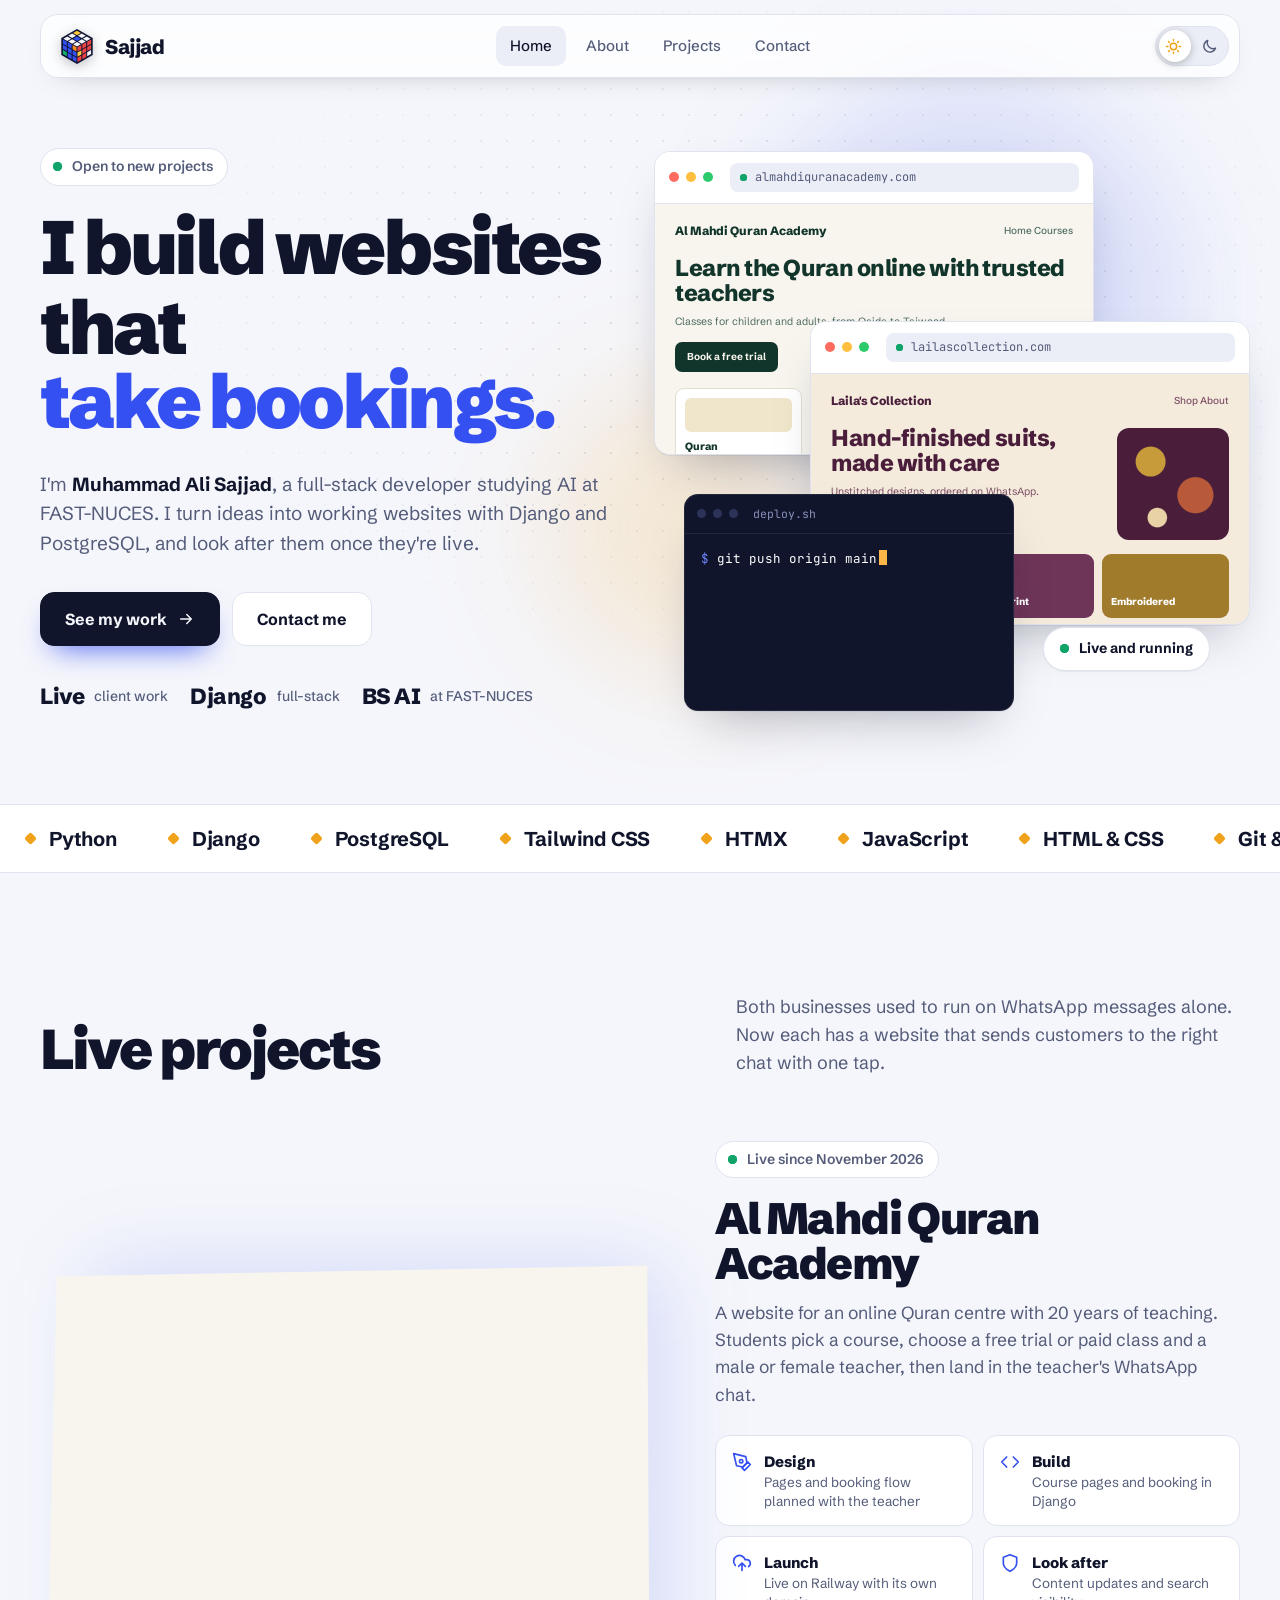
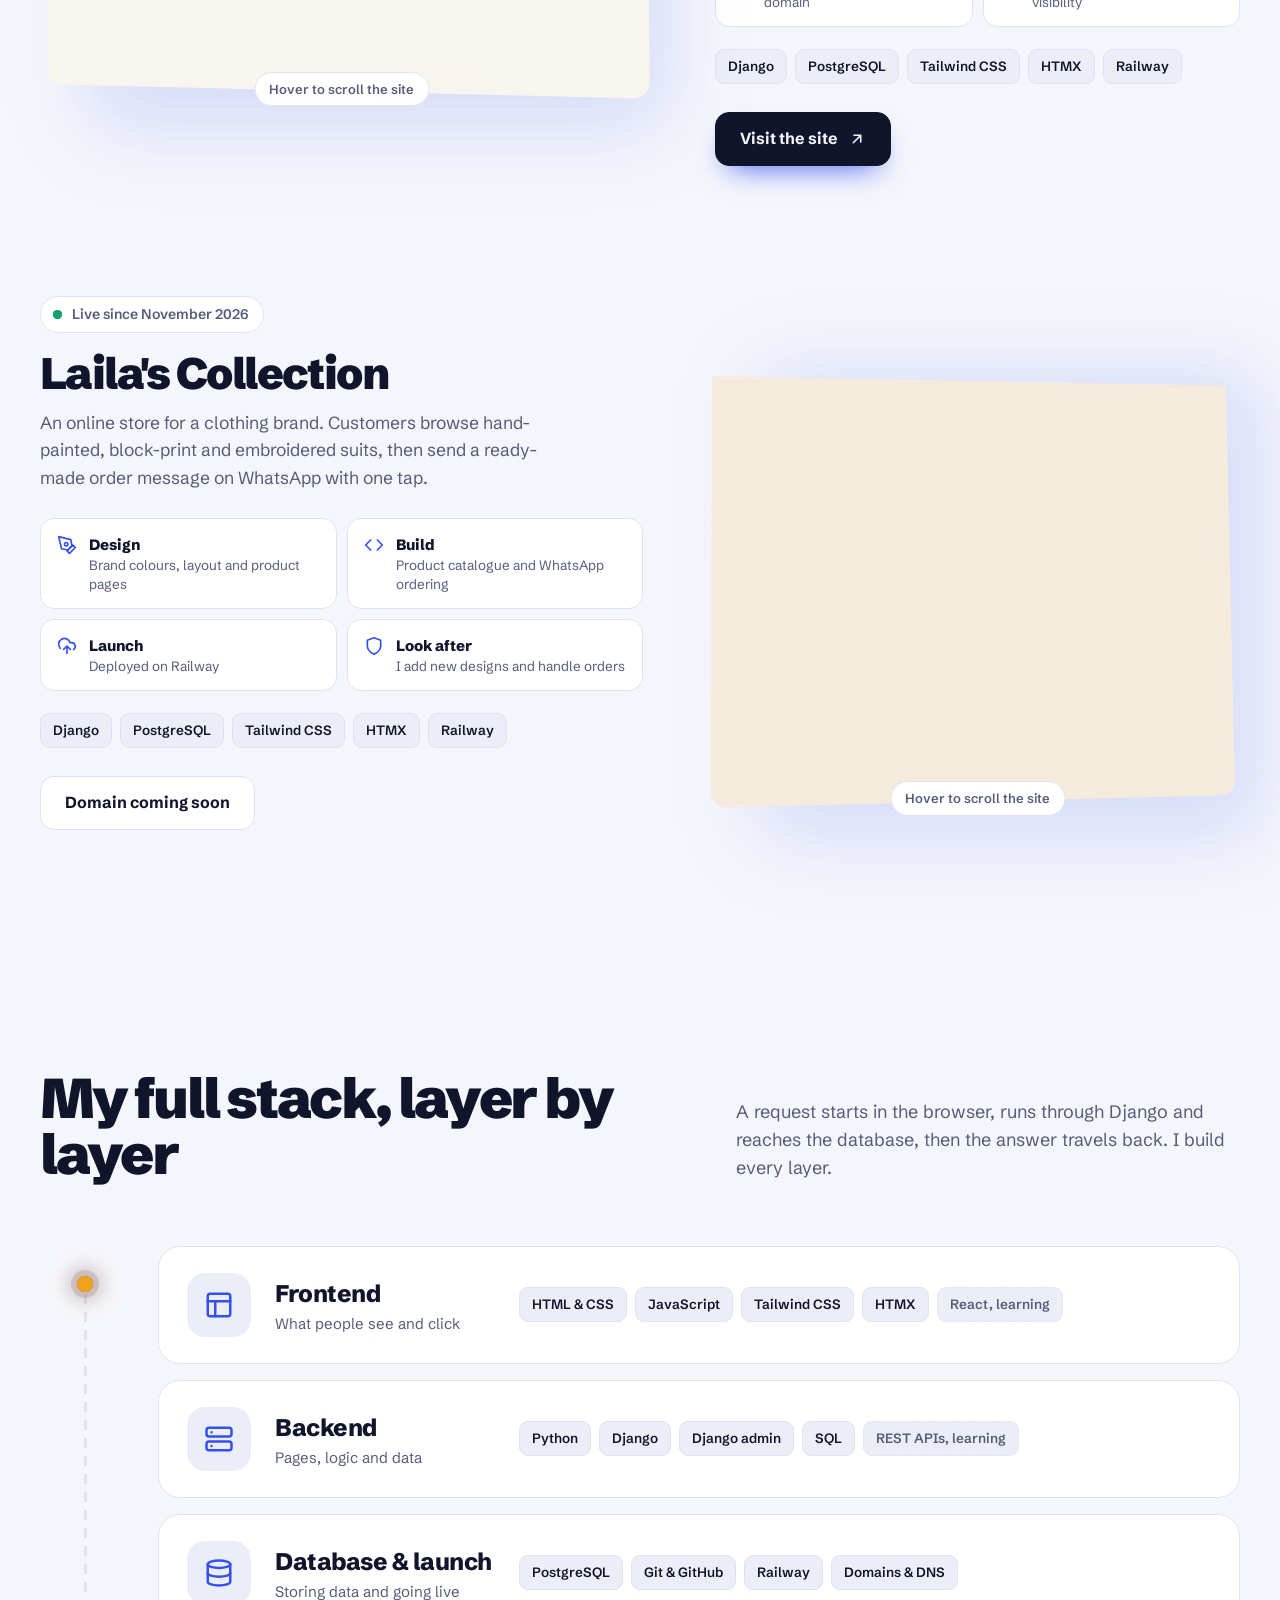
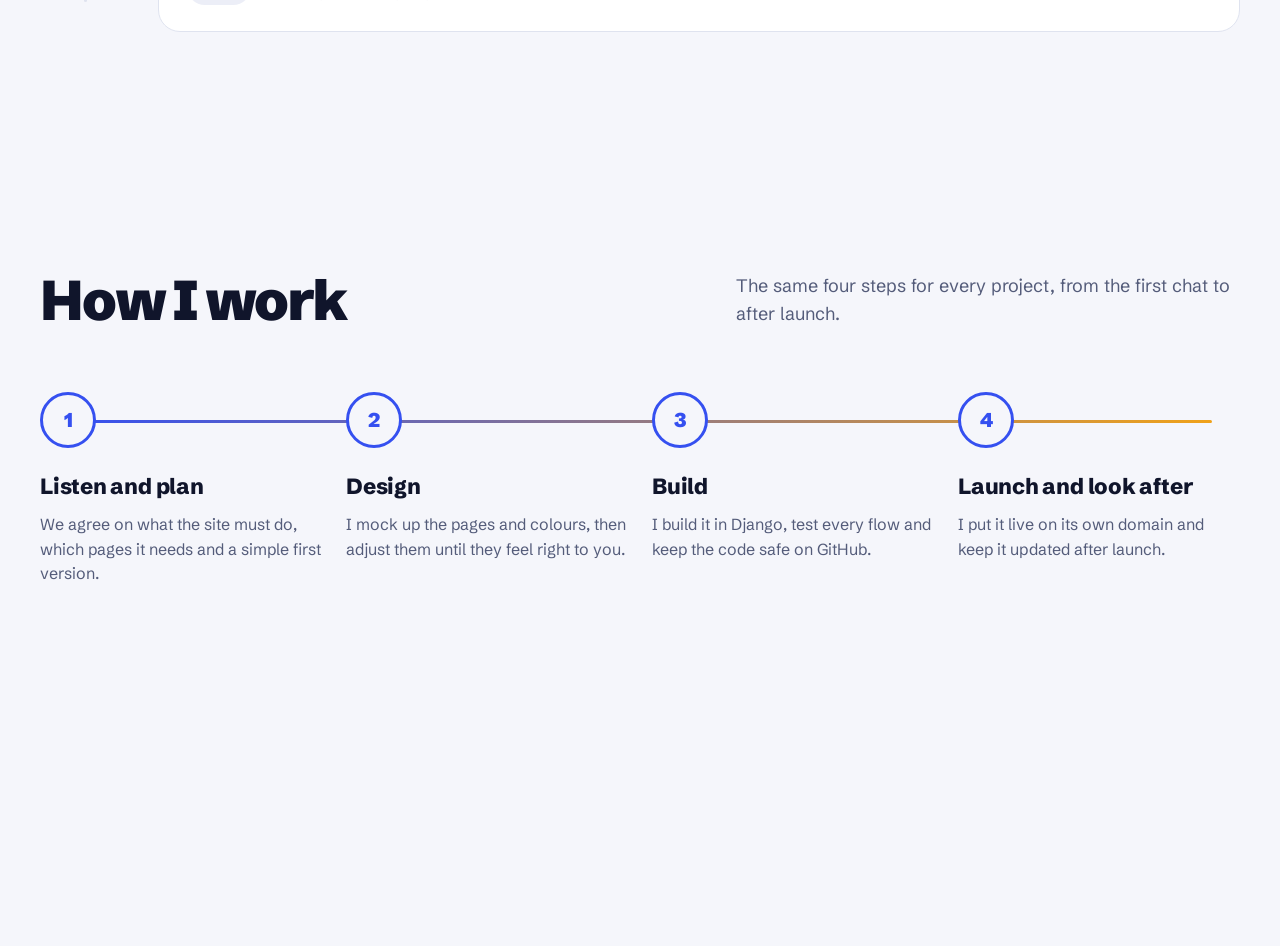
==== commit a1ca324f: "Phase 5: full-stack layers and how-I-work steps - Pipe with request and answer packets beside the th" ====
--- a/index.html
+++ b/index.html
@@ -266,8 +266,51 @@
         </article>
       </div>
     </section>
-    <section class="sec" id="stack"></section>
-    <section class="sec" id="process"></section>
+    <section class="sec" id="stack">
+      <div class="wrap">
+        <div class="sec-head reveal">
+          <h2>My full stack, layer by layer</h2>
+          <p>A request starts in the browser, runs through Django and reaches the database, then the answer travels back. I build every layer.</p>
+        </div>
+        <div class="stackviz reveal">
+          <!-- The pipe: a blue packet travels down (the request), an orange one travels back up (the answer). -->
+          <div class="pipe" aria-hidden="true"><span class="packet"></span><span class="packet back"></span></div>
+          <div class="layers">
+            <div class="layer">
+              <div class="ic"><svg viewBox="0 0 24 24" aria-hidden="true"><rect x="3" y="3" width="18" height="18" rx="2"></rect><path d="M3 9h18M9 21V9"></path></svg></div>
+              <div><h3>Frontend</h3><p>What people see and click</p></div>
+              <div class="chips"><span class="chip">HTML &amp; CSS</span><span class="chip">JavaScript</span><span class="chip">Tailwind CSS</span><span class="chip">HTMX</span><span class="chip learn">React, learning</span></div>
+            </div>
+            <div class="layer">
+              <div class="ic"><svg viewBox="0 0 24 24" aria-hidden="true"><rect x="2" y="3" width="20" height="7" rx="2"></rect><rect x="2" y="14" width="20" height="7" rx="2"></rect><path d="M6 6.5h.01M6 17.5h.01"></path></svg></div>
+              <div><h3>Backend</h3><p>Pages, logic and data</p></div>
+              <div class="chips"><span class="chip">Python</span><span class="chip">Django</span><span class="chip">Django admin</span><span class="chip">SQL</span><span class="chip learn">REST APIs, learning</span></div>
+            </div>
+            <div class="layer">
+              <div class="ic"><svg viewBox="0 0 24 24" aria-hidden="true"><ellipse cx="12" cy="5" rx="9" ry="3"></ellipse><path d="M21 12c0 1.66-4 3-9 3s-9-1.34-9-3"></path><path d="M3 5v14c0 1.66 4 3 9 3s9-1.34 9-3V5"></path></svg></div>
+              <div><h3>Database &amp; launch</h3><p>Storing data and going live</p></div>
+              <div class="chips"><span class="chip">PostgreSQL</span><span class="chip">Git &amp; GitHub</span><span class="chip">Railway</span><span class="chip">Domains &amp; DNS</span></div>
+            </div>
+          </div>
+        </div>
+      </div>
+    </section>
+
+    <section class="sec" id="process">
+      <div class="wrap">
+        <div class="sec-head reveal">
+          <h2>How I work</h2>
+          <p>The same four steps for every project, from the first chat to after launch.</p>
+        </div>
+        <div class="steps reveal">
+          <div class="track-line" aria-hidden="true"><span></span></div>
+          <div class="step"><div class="num">1</div><h3>Listen and plan</h3><p>We agree on what the site must do, which pages it needs and a simple first version.</p></div>
+          <div class="step"><div class="num">2</div><h3>Design</h3><p>I mock up the pages and colours, then adjust them until they feel right to you.</p></div>
+          <div class="step"><div class="num">3</div><h3>Build</h3><p>I build it in Django, test every flow and keep the code safe on GitHub.</p></div>
+          <div class="step"><div class="num">4</div><h3>Launch and look after</h3><p>I put it live on its own domain and keep it updated after launch.</p></div>
+        </div>
+      </div>
+    </section>
     <section class="sec" id="contact"></section>
   </main>
 
--- a/css/home.css
+++ b/css/home.css
@@ -886,6 +886,199 @@
   color: var(--muted);
 }
 
+/* Full-stack layers */
+.stackviz {
+  display: grid;
+  grid-template-columns: 90px 1fr;
+  gap: 28px;
+}
+
+/* A dashed vertical pipe with two glowing packets travelling along it in turn. */
+.pipe {
+  position: relative;
+  display: flex;
+  justify-content: center;
+}
+
+.pipe::before {
+  content: "";
+  position: absolute;
+  top: 30px;
+  bottom: 30px;
+  width: 3px;
+  border-radius: 3px;
+  background: repeating-linear-gradient(var(--line) 0 10px, transparent 10px 18px);
+}
+
+.packet {
+  position: absolute;
+  top: 30px;
+  width: 16px;
+  height: 16px;
+  border-radius: 50%;
+  background: var(--lapis);
+  box-shadow: 0 0 0 6px var(--glow), 0 0 24px var(--lapis);
+  animation: travel 5s cubic-bezier(.6, 0, .4, 1) infinite;
+}
+
+.packet.back {
+  background: var(--saffron);
+  box-shadow: 0 0 0 6px var(--glow2), 0 0 24px var(--saffron);
+  animation-name: travelBack;
+  animation-delay: 2.5s;
+}
+
+@keyframes travel {
+  0% { top: 30px; opacity: 0; }
+  8% { opacity: 1; }
+  45% { top: calc(100% - 46px); opacity: 1; }
+  50% { top: calc(100% - 46px); opacity: 0; }
+  100% { top: calc(100% - 46px); opacity: 0; }
+}
+
+@keyframes travelBack {
+  0% { top: calc(100% - 46px); opacity: 0; }
+  8% { opacity: 1; }
+  45% { top: 30px; opacity: 1; }
+  50% { top: 30px; opacity: 0; }
+  100% { top: 30px; opacity: 0; }
+}
+
+.layers {
+  display: flex;
+  flex-direction: column;
+  gap: 16px;
+}
+
+.layer {
+  display: grid;
+  grid-template-columns: 64px 220px 1fr;
+  gap: 24px;
+  align-items: center;
+  padding: 26px 28px;
+  border-radius: 22px;
+  border: 1px solid var(--line);
+  background: var(--bg2);
+  transition: transform .3s, border-color .3s, box-shadow .3s;
+}
+
+.layer:hover {
+  transform: translateX(8px);
+  border-color: var(--lapis);
+  box-shadow: var(--shadow);
+}
+
+.layer .ic {
+  display: grid;
+  place-items: center;
+  width: 64px;
+  height: 64px;
+  border-radius: 18px;
+  background: var(--bg3);
+  color: var(--lapis);
+}
+
+.layer .ic svg {
+  width: 30px;
+  height: 30px;
+}
+
+.layer h3 {
+  font-size: 24px;
+  font-weight: 800;
+  letter-spacing: -0.02em;
+}
+
+.layer p {
+  font-size: 15px;
+  color: var(--muted);
+}
+
+.layer .chips {
+  margin: 0;
+}
+
+/* How I work: four steps joined by a line that fills from blue to orange */
+.steps {
+  position: relative;
+  display: grid;
+  grid-template-columns: repeat(4, minmax(0, 1fr));
+  gap: 24px;
+}
+
+.track-line {
+  position: absolute;
+  top: 28px;
+  left: 28px;
+  right: 28px;
+  height: 3px;
+  overflow: hidden;
+  border-radius: 3px;
+  background: var(--line);
+}
+
+.track-line span {
+  display: block;
+  width: 100%;
+  height: 100%;
+  background: linear-gradient(90deg, var(--lapis), var(--saffron));
+  transform-origin: left;
+  animation: fillLine 3.5s ease-in-out infinite alternate;
+}
+
+/* Where supported, the line fills as the steps scroll into view instead. */
+@supports (animation-timeline: view()) {
+  .track-line span {
+    animation: fillLine linear both;
+    animation-timeline: view();
+    animation-range: entry 20% cover 55%;
+  }
+}
+
+@keyframes fillLine {
+  from { transform: scaleX(0); }
+  to { transform: scaleX(1); }
+}
+
+.step {
+  position: relative;
+}
+
+.step .num {
+  position: relative;
+  z-index: 1;
+  display: grid;
+  place-items: center;
+  width: 56px;
+  height: 56px;
+  margin-bottom: 22px;
+  border-radius: 50%;
+  border: 3px solid var(--lapis);
+  background: var(--bg);
+  color: var(--lapis);
+  font-size: 20px;
+  font-weight: 900;
+  transition: transform .3s, background .3s, color .3s;
+}
+
+.step:hover .num {
+  transform: scale(1.12);
+  background: var(--lapis);
+  color: var(--lapis-ink);
+}
+
+.step h3 {
+  margin-bottom: 8px;
+  font-size: 22px;
+  font-weight: 800;
+  letter-spacing: -0.01em;
+}
+
+.step p {
+  font-size: 16px;
+  color: var(--muted);
+}
+
 /*
   Tablet (not in the design): the two hero columns get too narrow below about 960px,
   so the stage moves under the text, centred and no wider than it is on desktop.
@@ -914,6 +1107,26 @@
   .proj.flip .shot-wrap {
     order: 0;
   }
+
+  /* Layers: icon and title side by side, tools on their own row underneath. */
+  .layer {
+    grid-template-columns: 64px minmax(0, 1fr);
+    gap: 18px 24px;
+  }
+
+  .layer .chips {
+    grid-column: 1 / -1;
+  }
+
+  /* Steps: two by two. The joining line only makes sense in a single row, so it's hidden. */
+  .steps {
+    grid-template-columns: repeat(2, minmax(0, 1fr));
+    gap: 40px 24px;
+  }
+
+  .track-line {
+    display: none;
+  }
 }
 
 /* Phone */
@@ -996,6 +1209,22 @@
   .info h3 {
     font-size: 32px;
   }
+
+  .stackviz {
+    grid-template-columns: 36px 1fr;
+    gap: 14px;
+  }
+
+  .layer {
+    grid-template-columns: minmax(0, 1fr);
+    gap: 12px;
+    padding: 20px;
+  }
+
+  .steps {
+    grid-template-columns: minmax(0, 1fr);
+    gap: 24px;
+  }
 }
 
 /* Small phones (360px and similar): a slightly smaller headline so no line gets clipped. */
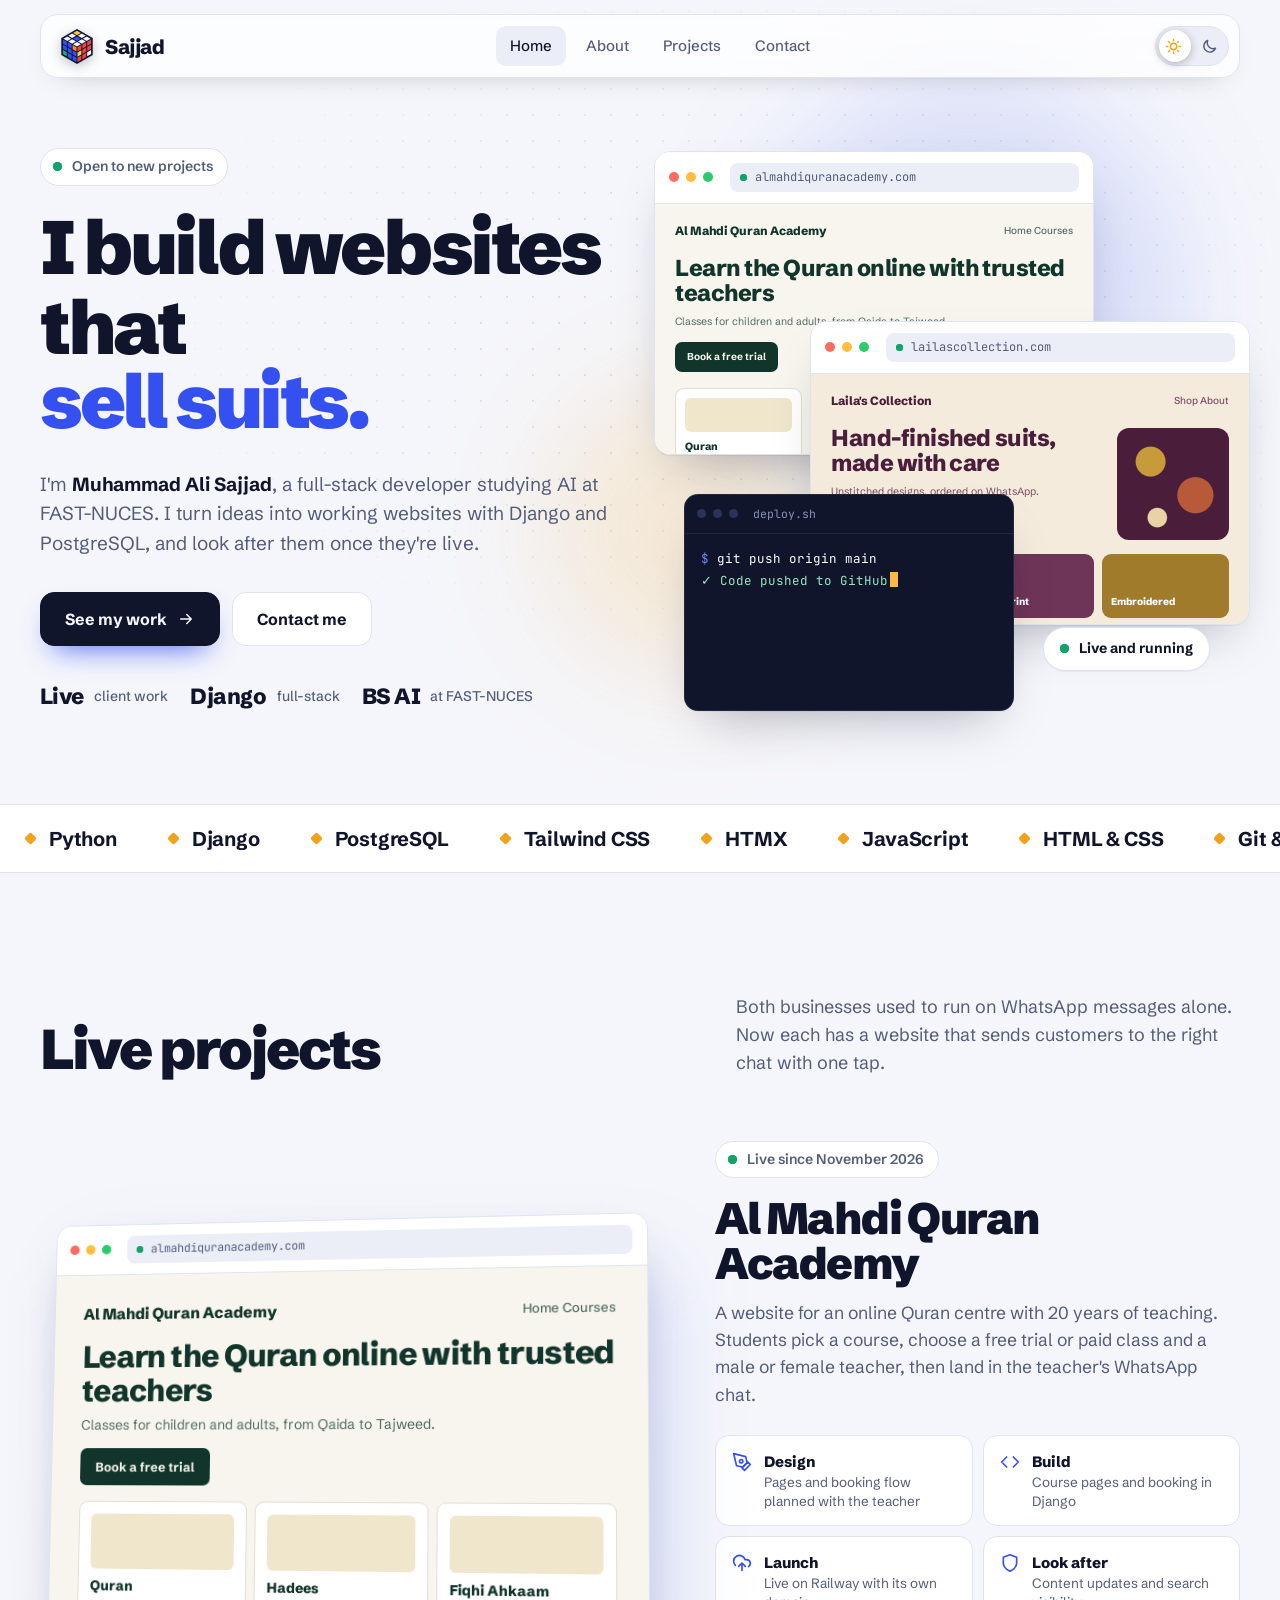
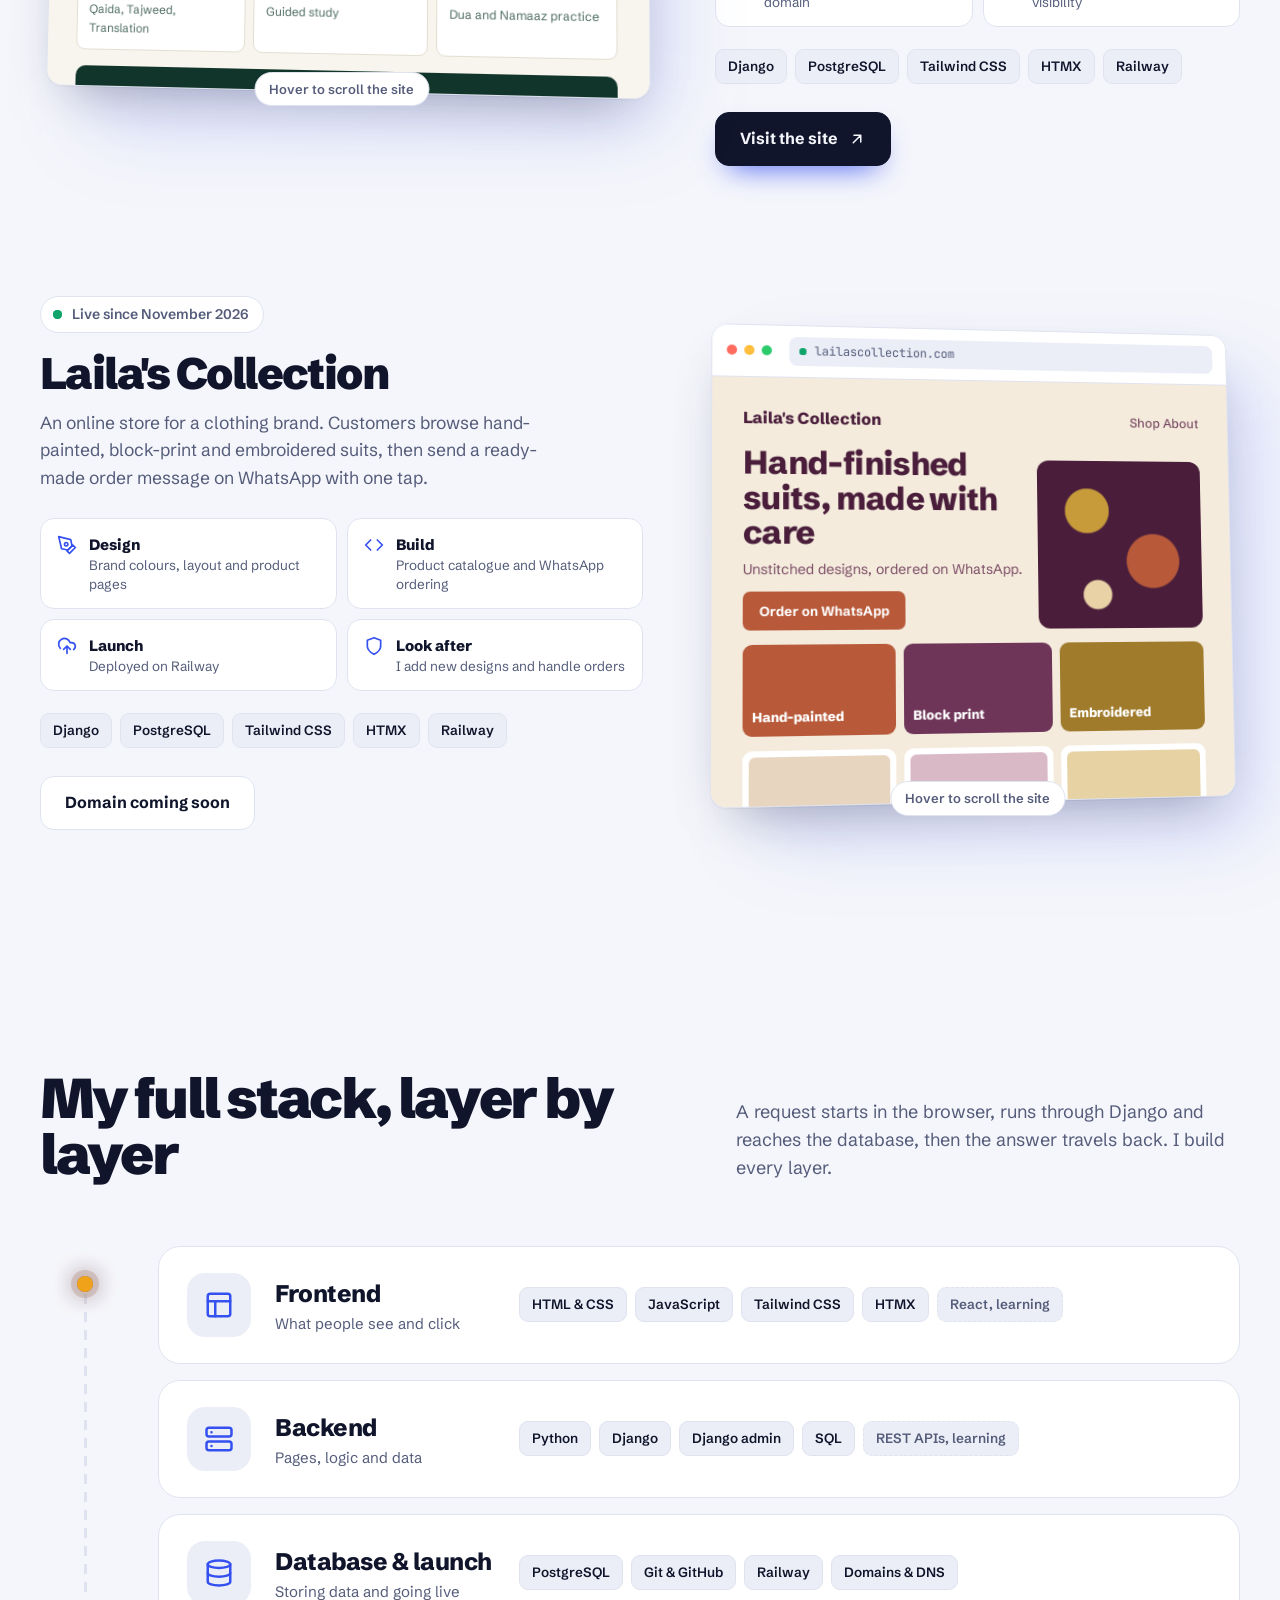
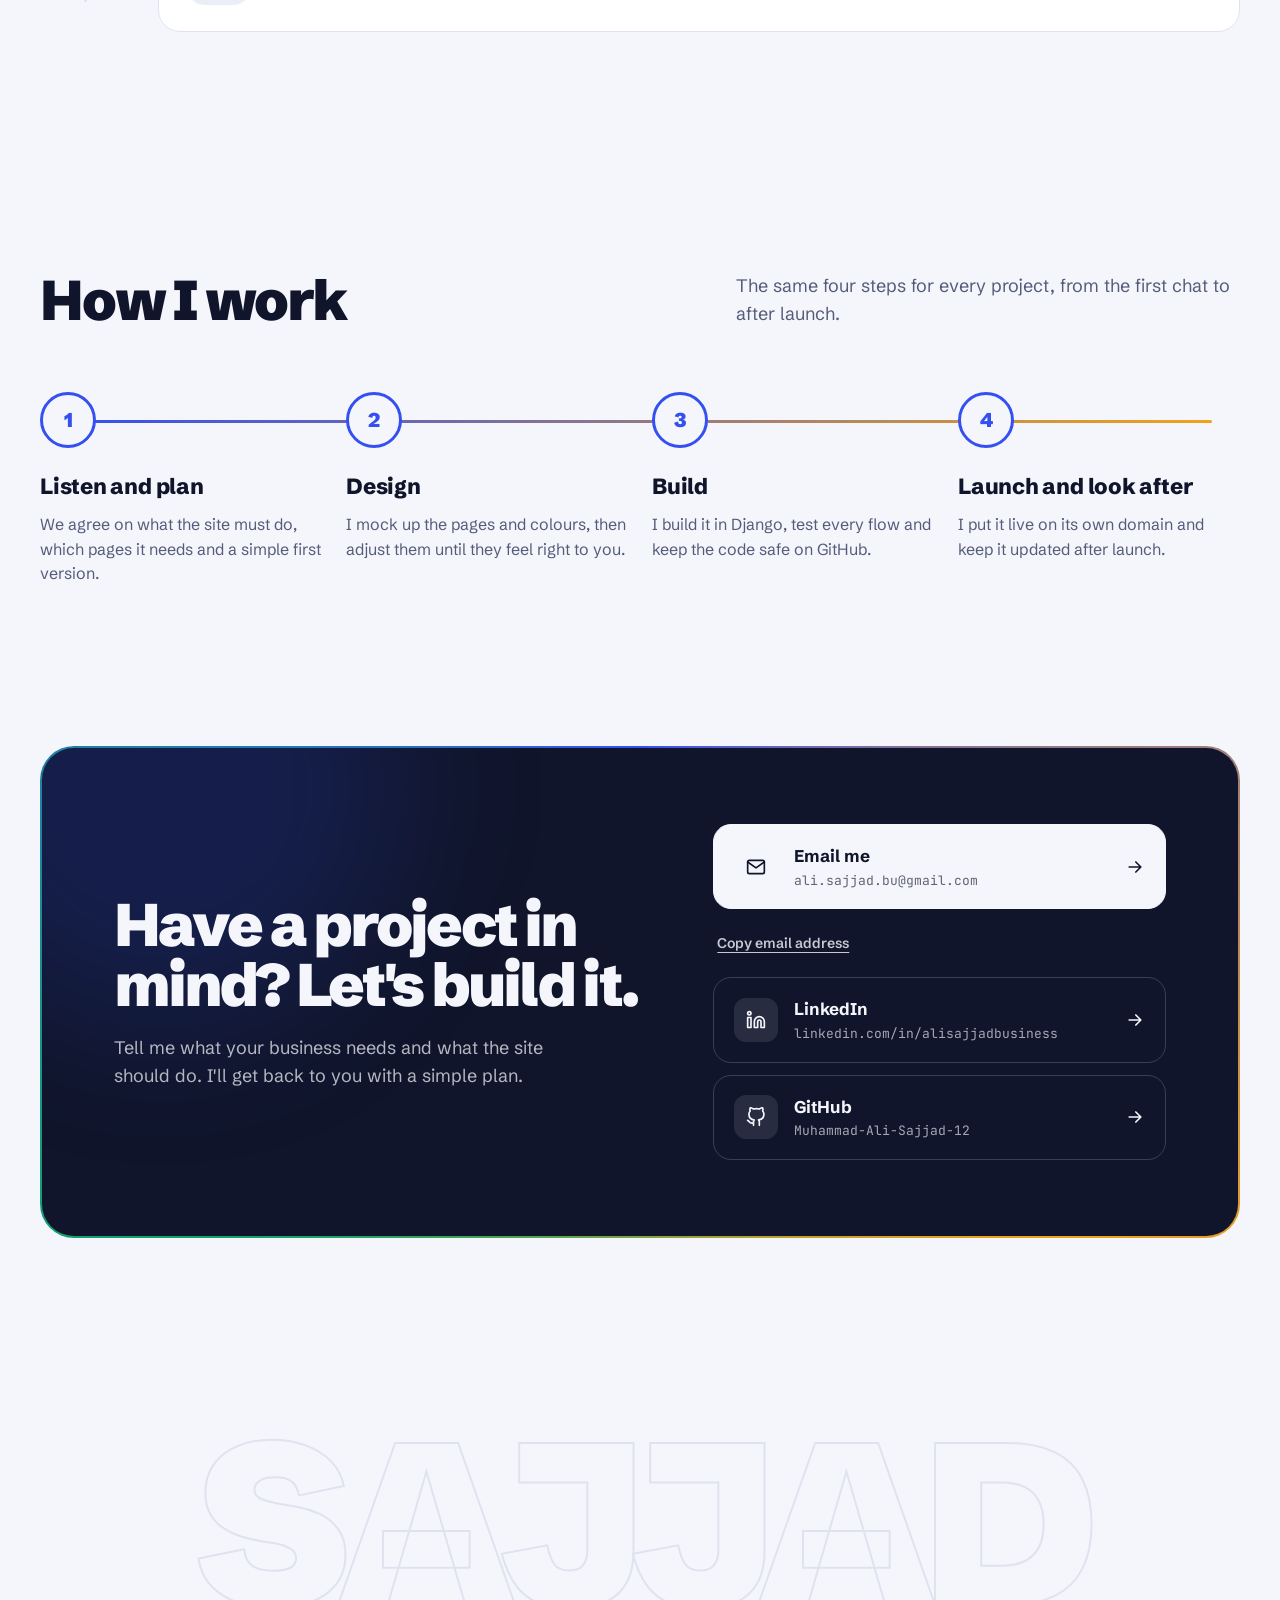
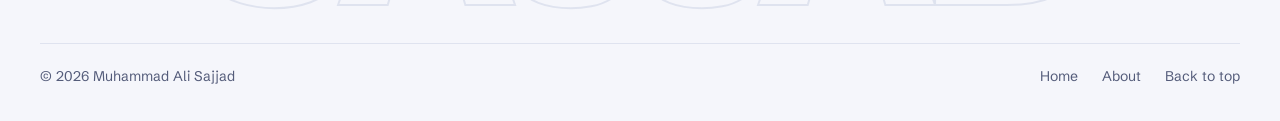
==== commit e7d42597: "Phase 6: contact block and footer - Contact panel with the rotating conic-gradient border (@property" ====
--- a/index.html
+++ b/index.html
@@ -311,9 +311,32 @@
         </div>
       </div>
     </section>
-    <section class="sec" id="contact"></section>
+    <section class="sec tight" id="contact">
+      <div class="wrap reveal">
+        <div class="contact-wrap">
+          <div class="contact">
+            <div>
+              <h2>Have a project in mind? Let's build it.</h2>
+              <p>Tell me what your business needs and what the site should do. I'll get back to you with a simple plan.</p>
+            </div>
+            <div class="c-links">
+              <a class="c-link main" href="https://mail.google.com/mail/?view=cm&amp;fs=1&amp;to=ali.sajjad.bu@gmail.com" target="_blank" rel="noopener"><span class="ci"><svg viewBox="0 0 24 24" aria-hidden="true"><rect x="2" y="4" width="20" height="16" rx="2"></rect><path d="M22 6l-10 7L2 6"></path></svg></span><span><b>Email me</b><span>ali.sajjad.bu@gmail.com</span></span><svg class="go" viewBox="0 0 24 24" aria-hidden="true"><path d="M5 12h14M13 6l6 6-6 6"></path></svg></a>
+              <button class="copy-btn" type="button" aria-live="polite">Copy email address</button>
+              <a class="c-link" href="https://www.linkedin.com/in/alisajjadbusiness/" target="_blank" rel="noopener"><span class="ci"><svg viewBox="0 0 24 24" aria-hidden="true"><path d="M16 8a6 6 0 0 1 6 6v7h-4v-7a2 2 0 0 0-4 0v7h-4v-7a6 6 0 0 1 6-6z"></path><rect x="2" y="9" width="4" height="12"></rect><circle cx="4" cy="4" r="2"></circle></svg></span><span><b>LinkedIn</b><span>linkedin.com/in/alisajjadbusiness</span></span><svg class="go" viewBox="0 0 24 24" aria-hidden="true"><path d="M5 12h14M13 6l6 6-6 6"></path></svg></a>
+              <a class="c-link" href="https://github.com/Muhammad-Ali-Sajjad-12" target="_blank" rel="noopener"><span class="ci"><svg viewBox="0 0 24 24" aria-hidden="true"><path d="M9 19c-5 1.5-5-2.5-7-3m14 6v-3.87a3.37 3.37 0 0 0-.94-2.61c3.14-.35 6.44-1.54 6.44-7A5.44 5.44 0 0 0 20 4.77 5.07 5.07 0 0 0 19.91 1S18.73.65 16 2.48a13.38 13.38 0 0 0-7 0C6.27.65 5.09 1 5.09 1A5.07 5.07 0 0 0 5 4.77a5.44 5.44 0 0 0-1.5 3.78c0 5.42 3.3 6.61 6.44 7A3.37 3.37 0 0 0 9 18.13V22"></path></svg></span><span><b>GitHub</b><span>Muhammad-Ali-Sajjad-12</span></span><svg class="go" viewBox="0 0 24 24" aria-hidden="true"><path d="M5 12h14M13 6l6 6-6 6"></path></svg></a>
+            </div>
+          </div>
+        </div>
+      </div>
+    </section>
   </main>
 
-  <footer class="foot"></footer>
+  <footer class="foot">
+    <div class="bigname" aria-hidden="true">SAJJAD</div>
+    <div class="wrap foot-row">
+      <span>© 2026 Muhammad Ali Sajjad</span>
+      <nav aria-label="Footer"><a href="#top">Home</a><a href="about.html">About</a><a href="#top">Back to top</a></nav>
+    </div>
+  </footer>
 </body>
 </html>
--- a/css/layout.css
+++ b/css/layout.css
@@ -360,6 +360,220 @@
   to { opacity: 1; transform: none; }
 }
 
+/* Sections that follow another section closely (contact, and most About sections) */
+.sec.tight {
+  padding-top: 40px;
+}
+
+/*
+  Contact block with a rotating colour border.
+  The border is the 2px gap between .contact-wrap (a conic gradient) and .contact.
+  @property lets the browser animate the gradient's angle smoothly.
+*/
+@property --ang {
+  syntax: "<angle>";
+  initial-value: 0deg;
+  inherits: false;
+}
+
+.contact-wrap {
+  position: relative;
+  padding: 2px;
+  border-radius: 34px;
+  background: conic-gradient(from var(--ang), var(--lapis), var(--saffron), var(--mint), var(--lapis));
+  animation: spin 8s linear infinite;
+}
+
+@keyframes spin {
+  to { --ang: 360deg; }
+}
+
+/* The block uses the text colour as its background, so it's dark in light mode and light in dark mode. */
+.contact {
+  position: relative;
+  display: grid;
+  grid-template-columns: 1.2fr 1fr;
+  gap: 56px;
+  align-items: center;
+  padding: 76px 72px;
+  overflow: hidden;
+  border-radius: 32px;
+  background: var(--ink);
+  color: var(--bg);
+}
+
+.contact::before {
+  content: "";
+  position: absolute;
+  top: -200px;
+  left: -120px;
+  width: 480px;
+  height: 480px;
+  border-radius: 50%;
+  background: var(--glow);
+  filter: blur(70px);
+}
+
+.contact > * {
+  position: relative;
+}
+
+.contact h2 {
+  font-size: clamp(40px, 4.8vw, 60px);
+  line-height: 1;
+  letter-spacing: -0.045em;
+  font-weight: 900;
+}
+
+.contact p {
+  max-width: 26em;
+  margin-top: 20px;
+  font-size: 18px;
+  opacity: .72;
+}
+
+.c-links {
+  display: flex;
+  flex-direction: column;
+  gap: 12px;
+}
+
+.c-link {
+  display: flex;
+  align-items: center;
+  gap: 16px;
+  padding: 18px 20px;
+  border-radius: 18px;
+  border: 1px solid color-mix(in srgb, var(--bg) 18%, transparent);
+  transition: transform .25s, background .25s;
+}
+
+.c-link:hover {
+  transform: translateX(6px);
+  background: color-mix(in srgb, var(--bg) 8%, transparent);
+}
+
+.c-link .ci {
+  display: grid;
+  flex: none;
+  place-items: center;
+  width: 44px;
+  height: 44px;
+  border-radius: 12px;
+  background: color-mix(in srgb, var(--bg) 10%, transparent);
+}
+
+.c-link .ci svg {
+  width: 20px;
+  height: 20px;
+}
+
+/* The label column can shrink (min-width: 0), so a long address wraps instead of pushing the box wider. */
+.c-link > span:not(.ci) {
+  display: block;
+  flex: 1 1 auto;
+  min-width: 0;
+}
+
+.c-link b {
+  display: block;
+  font-size: 17px;
+}
+
+.c-link > span:not(.ci) > span {
+  display: block;
+  margin-top: 2px;
+  font-family: var(--font-mono);
+  font-size: 13px;
+  line-height: 1.45;
+  opacity: .65;
+  overflow-wrap: anywhere;
+}
+
+.c-link .go {
+  flex: none;
+  width: 20px;
+  height: 20px;
+  margin-left: auto;
+  transition: transform .25s;
+}
+
+.c-link:hover .go {
+  transform: translateX(4px);
+}
+
+.c-link.main {
+  border-color: var(--bg);
+  background: var(--bg);
+  color: var(--ink);
+}
+
+.copy-btn {
+  align-self: flex-start;
+  min-height: 44px;
+  padding: 6px 4px;
+  border: 0;
+  background: none;
+  color: inherit;
+  font-size: 14px;
+  font-weight: 600;
+  text-decoration: underline;
+  text-underline-offset: 4px;
+  opacity: .8;
+}
+
+.copy-btn:hover {
+  opacity: 1;
+}
+
+/* Footer with the big outlined name that fills with colour on hover */
+.foot {
+  position: relative;
+  z-index: 1;
+  padding: 40px 0 34px;
+  overflow: hidden;
+}
+
+.bigname {
+  margin: 30px 0 26px;
+  font-size: 18vw;
+  line-height: .82;
+  font-weight: 900;
+  letter-spacing: -0.06em;
+  text-align: center;
+  color: transparent;
+  -webkit-text-stroke: 2px var(--line);
+  background: linear-gradient(90deg, var(--lapis), var(--saffron));
+  -webkit-background-clip: text;
+  background-clip: text;
+  background-size: 0% 100%;
+  background-repeat: no-repeat;
+  transition: background-size 1.2s cubic-bezier(.2, .9, .2, 1);
+}
+
+.bigname:hover {
+  background-size: 100% 100%;
+}
+
+.foot-row {
+  display: flex;
+  justify-content: space-between;
+  align-items: center;
+  padding-top: 22px;
+  border-top: 1px solid var(--line);
+  font-size: 14px;
+  color: var(--muted);
+}
+
+.foot-row nav {
+  display: flex;
+  gap: 24px;
+}
+
+.foot-row a:hover {
+  color: var(--ink);
+}
+
 /* Stops the page behind the open menu from scrolling. */
 .menu-open {
   overflow: hidden;
@@ -380,6 +594,12 @@
     align-items: flex-start;
     gap: 14px;
   }
+
+  .contact {
+    grid-template-columns: minmax(0, 1fr);
+    gap: 40px;
+    padding: 56px 48px;
+  }
 }
 
 /* Phone */
@@ -418,4 +638,13 @@
   .sec-head {
     margin-bottom: 36px;
   }
-}
+
+  .contact {
+    padding: 44px 26px;
+  }
+
+  .foot-row {
+    flex-direction: column;
+    gap: 12px;
+  }
+}
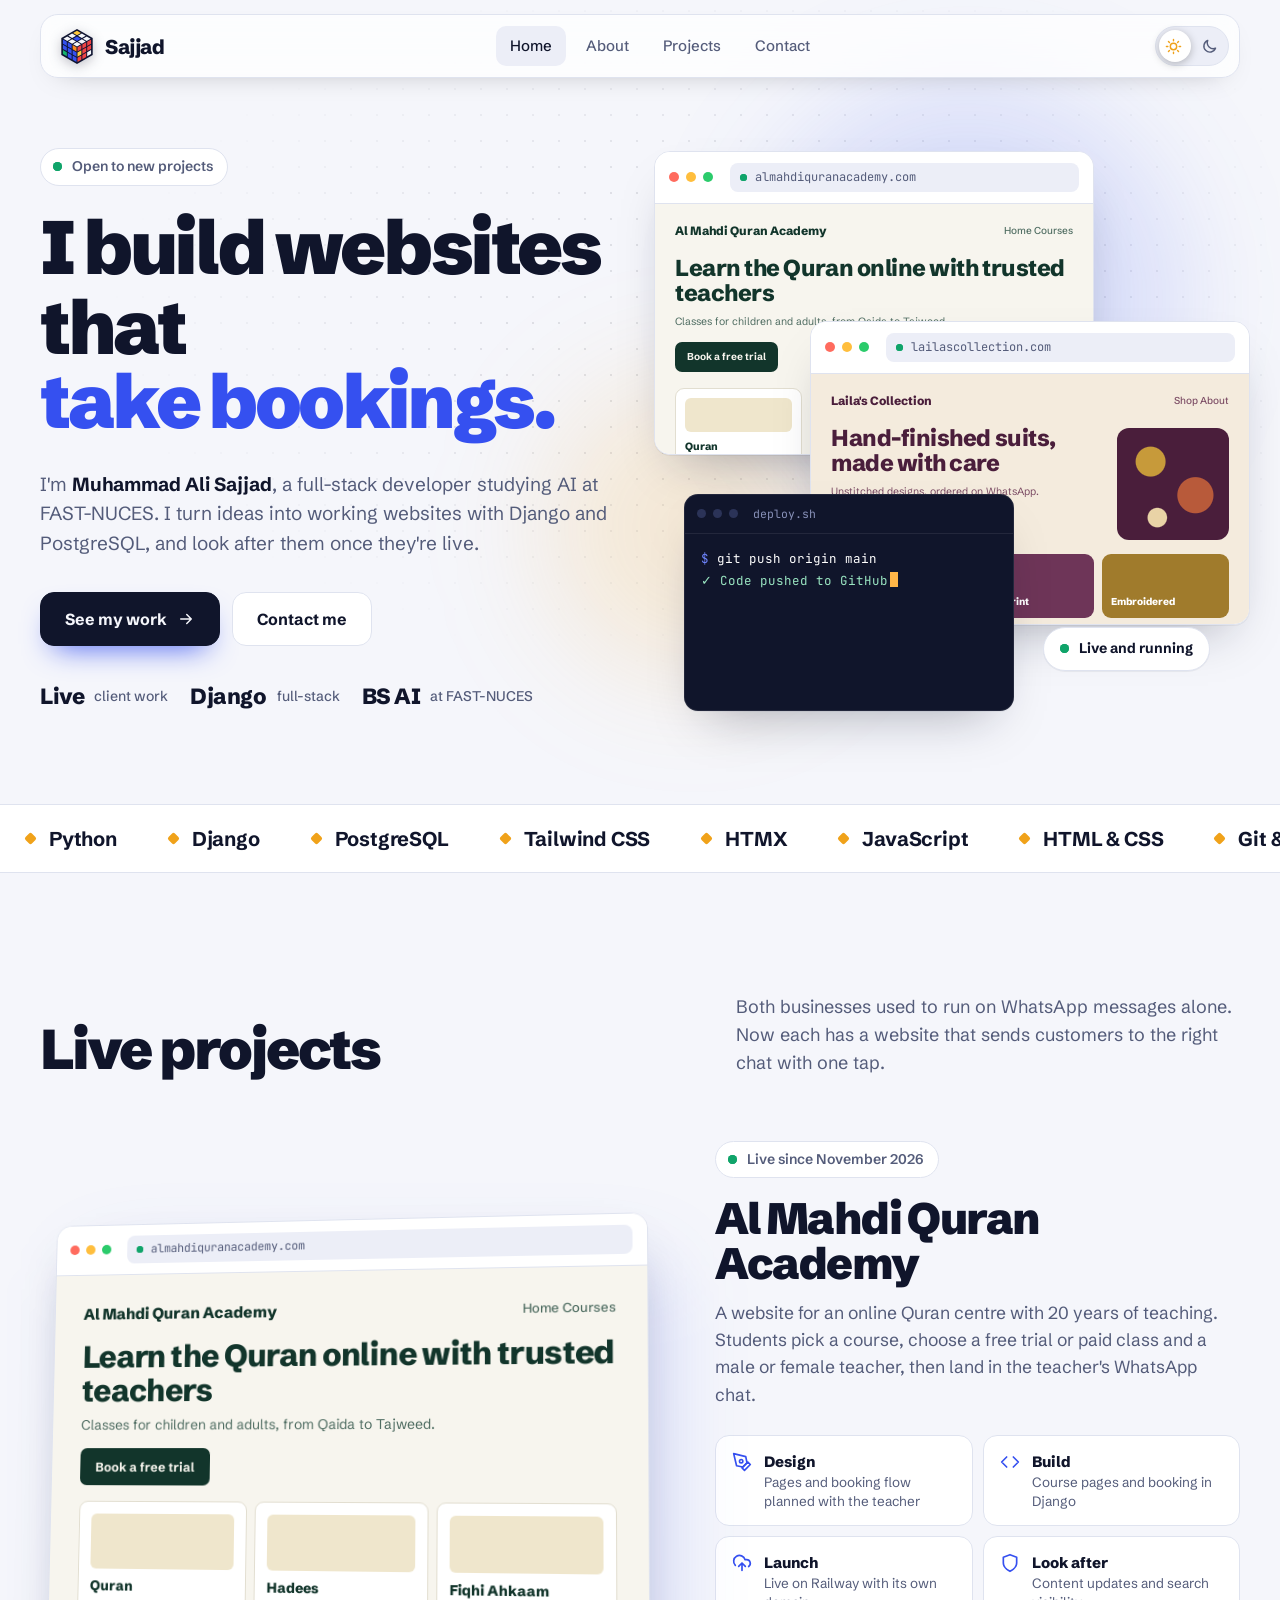
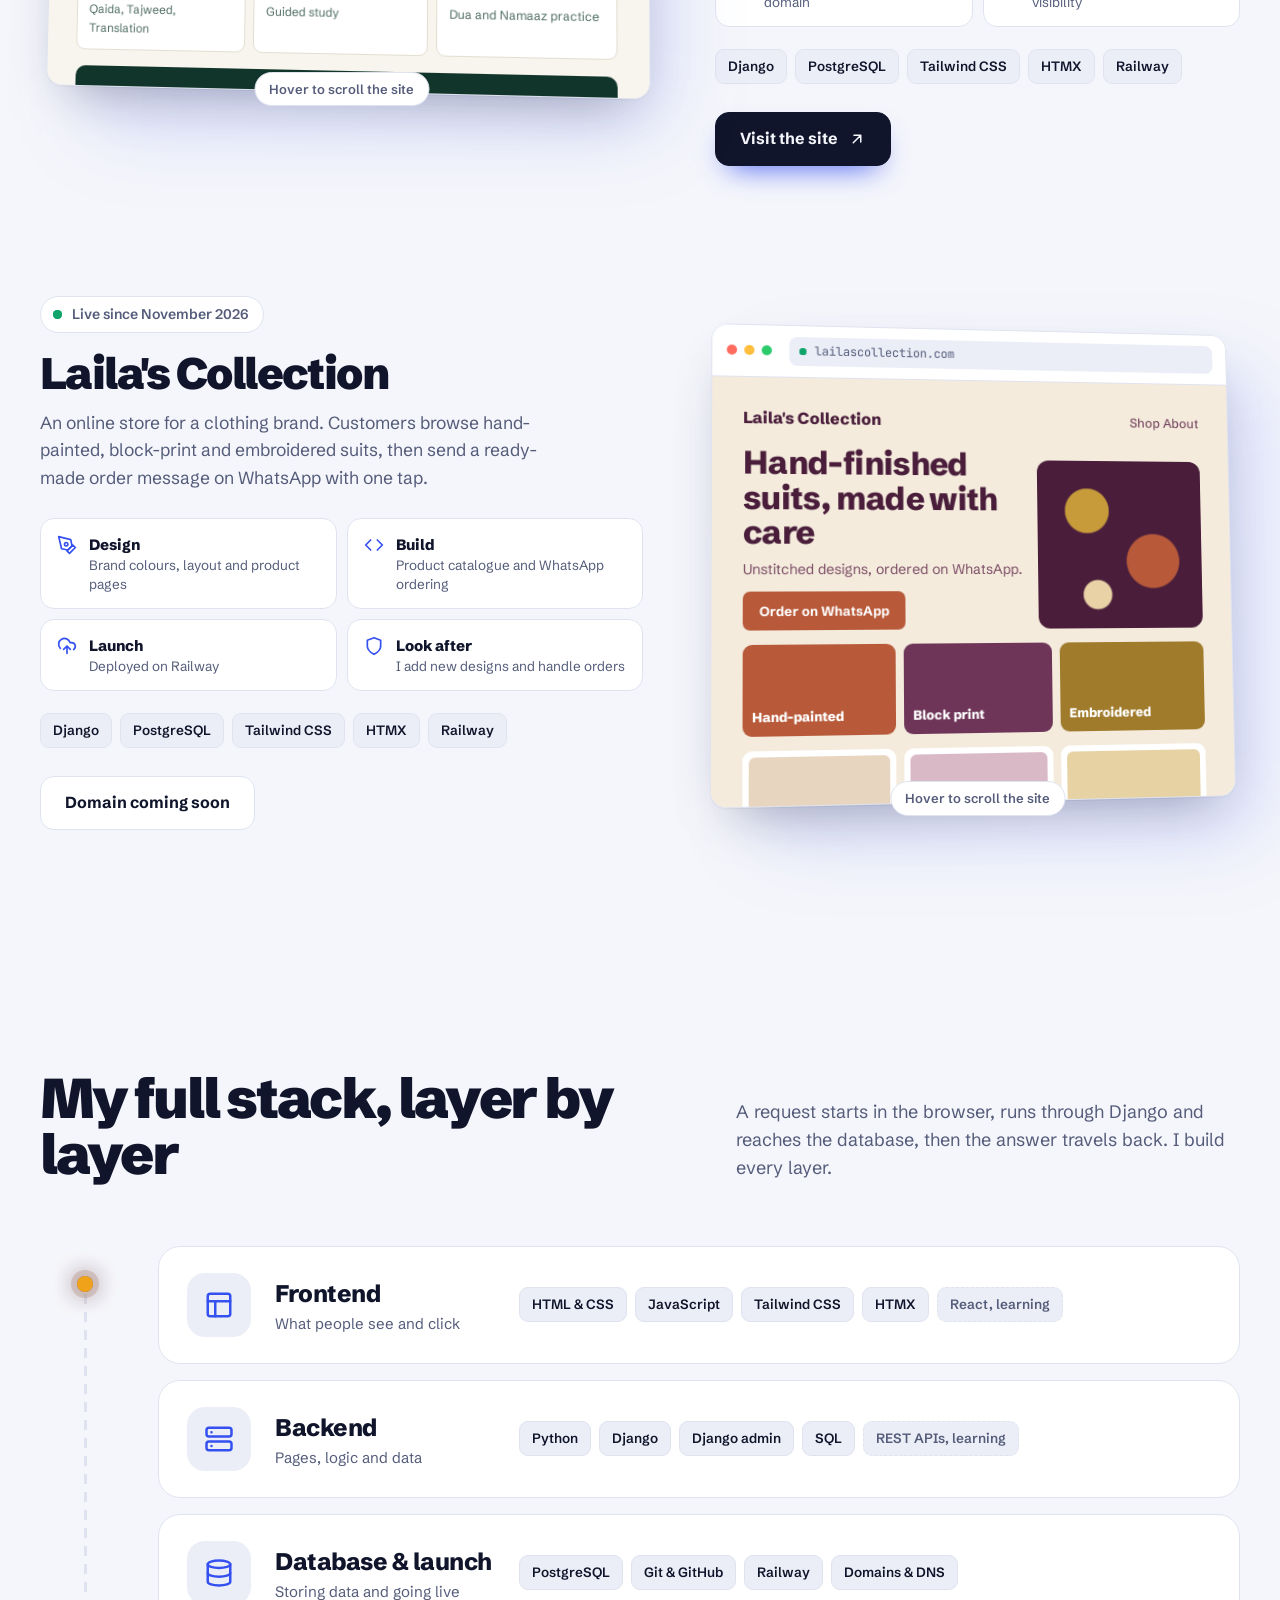
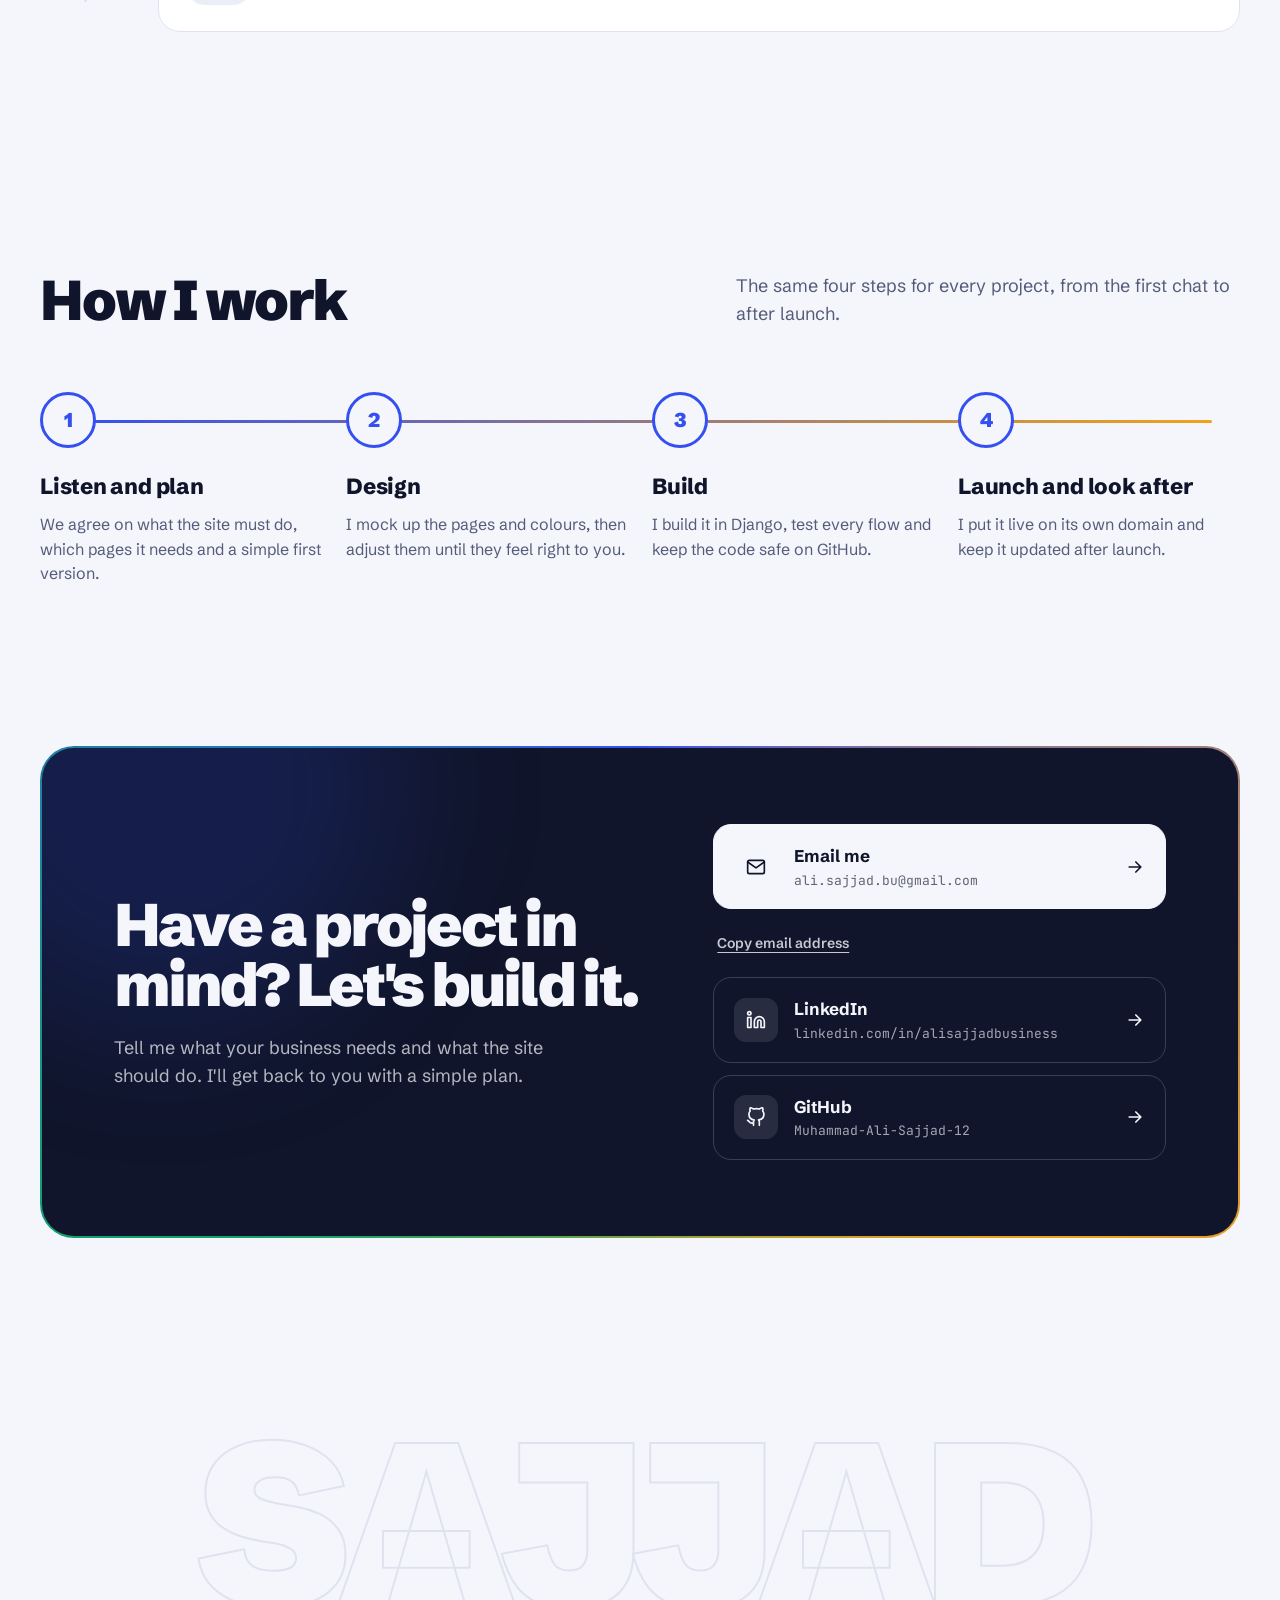
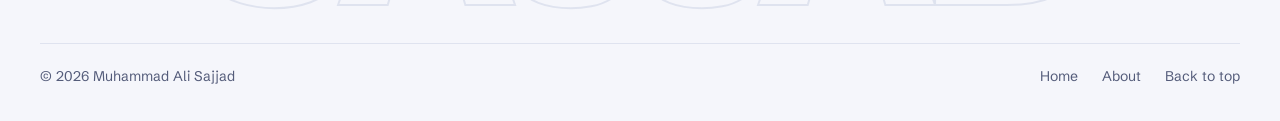
==== commit 1ece0dd5: "Phase 8: scroll-reveal fallback, reduced motion, meta tags, 404, README - reveal.js: IntersectionObs" ====
--- a/index.html
+++ b/index.html
@@ -4,9 +4,28 @@
   <meta charset="utf-8">
   <meta name="viewport" content="width=device-width, initial-scale=1">
   <title>Muhammad Ali Sajjad | Full-stack developer</title>
+  <meta name="description" content="I'm Muhammad Ali Sajjad, a full-stack developer studying AI at FAST-NUCES. I turn ideas into working websites with Django and PostgreSQL, and look after them once they're live.">
+  <link rel="canonical" href="https://muhammad-ali-sajjad-12.github.io/">
+
+  <!-- Link previews (WhatsApp, LinkedIn, X and others). These URLs must be absolute. -->
+  <meta property="og:type" content="website">
+  <meta property="og:site_name" content="Muhammad Ali Sajjad">
+  <meta property="og:title" content="Muhammad Ali Sajjad | Full-stack developer">
+  <meta property="og:description" content="I'm Muhammad Ali Sajjad, a full-stack developer studying AI at FAST-NUCES. I turn ideas into working websites with Django and PostgreSQL, and look after them once they're live.">
+  <meta property="og:url" content="https://muhammad-ali-sajjad-12.github.io/">
+  <meta property="og:image" content="https://muhammad-ali-sajjad-12.github.io/images/og-image.png">
+  <meta property="og:image:width" content="1200">
+  <meta property="og:image:height" content="630">
+  <meta property="og:image:alt" content="Muhammad Ali Sajjad, full-stack developer and BS Artificial Intelligence student at FAST-NUCES">
+  <meta name="twitter:card" content="summary_large_image">
+  <meta name="twitter:title" content="Muhammad Ali Sajjad | Full-stack developer">
+  <meta name="twitter:description" content="I'm Muhammad Ali Sajjad, a full-stack developer studying AI at FAST-NUCES. I turn ideas into working websites with Django and PostgreSQL, and look after them once they're live.">
+  <meta name="twitter:image" content="https://muhammad-ali-sajjad-12.github.io/images/og-image.png">
+
   <meta name="theme-color" content="#F5F6FB" media="(prefers-color-scheme: light)">
   <meta name="theme-color" content="#0A0F22" media="(prefers-color-scheme: dark)">
   <link rel="icon" href="images/favicon.svg" type="image/svg+xml">
+  <link rel="apple-touch-icon" href="images/apple-touch-icon.png">
 
   <!-- Runs before any CSS so the page is drawn in the right theme from the first frame. -->
   <script>
--- a/css/base.css
+++ b/css/base.css
@@ -282,3 +282,23 @@
     font-size: 16px;
   }
 }
+
+/*
+  Reduced motion: for visitors who asked their device for less movement.
+  Every animation and transition stops, so each element simply shows its
+  finished state (entrances in place, lines drawn, cards visible).
+  The JavaScript effects (typing, parallax, spotlight, theme circle) check
+  the same setting and switch themselves off.
+*/
+@media (prefers-reduced-motion: reduce) {
+  html {
+    scroll-behavior: auto;
+  }
+
+  *,
+  *::before,
+  *::after {
+    animation: none !important;
+    transition: none !important;
+  }
+}
--- a/css/layout.css
+++ b/css/layout.css
@@ -309,6 +309,32 @@
   animation: drift 18s ease-in-out infinite alternate-reverse;
 }
 
+/* Big page headline shared by both heroes. */
+/* 76px (the design size) on screens from about 1290px wide, shrinking with the screen below that
+   so the headline and the stage still fit side by side on laptops. */
+.h1 {
+  margin: 24px 0 26px;
+  font-size: clamp(46px, 5.9vw, 76px);
+  line-height: .98;
+  letter-spacing: -0.045em;
+  font-weight: 900;
+}
+
+.h1 .line {
+  display: block;
+  overflow: hidden;
+  padding-bottom: 6px;
+}
+
+.h1 .line > .in {
+  display: inline-block;
+  animation: rise .9s cubic-bezier(.2, .9, .2, 1) both;
+}
+
+.h1 .l2 > .in {
+  animation-delay: .12s;
+}
+
 /* Sections */
 .sec {
   position: relative;
@@ -358,6 +384,18 @@
 @keyframes revealUp {
   from { opacity: 0; transform: translateY(60px) scale(.98); }
   to { opacity: 1; transform: none; }
+}
+
+/* Fallback used by reveal.js: the same fade-and-rise, run once when the block scrolls into view. */
+.js-reveal .reveal {
+  opacity: 0;
+  transform: translateY(60px) scale(.98);
+  transition: opacity .8s ease, transform .9s cubic-bezier(.2, .9, .2, 1);
+}
+
+.js-reveal .reveal.is-visible {
+  opacity: 1;
+  transform: none;
 }
 
 /* Sections that follow another section closely (contact, and most About sections) */
@@ -589,6 +627,10 @@
 
 /* Tablet (not in the design): section titles sit above their intro instead of beside it. */
 @media (max-width: 960px) {
+  .h1 {
+    font-size: clamp(46px, 7.4vw, 64px);
+  }
+
   .sec-head {
     flex-direction: column;
     align-items: flex-start;
@@ -631,6 +673,11 @@
     transform: translateX(26px);
   }
 
+  .h1 {
+    margin: 18px 0 16px;
+    font-size: 46px;
+  }
+
   .sec {
     padding: 72px 0;
   }
@@ -648,3 +695,10 @@
     gap: 12px;
   }
 }
+
+/* Small phones (360px and similar): a slightly smaller headline so no line gets clipped. */
+@media (max-width: 380px) {
+  .h1 {
+    font-size: 41px;
+  }
+}
--- a/css/home.css
+++ b/css/home.css
@@ -16,31 +16,6 @@
 }
 
 /* Each headline line slides up from behind an invisible edge (the overflow: hidden line box). */
-/* 76px (the design size) on screens from about 1290px wide, shrinking with the screen below that
-   so the headline and the stage still fit side by side on laptops. */
-.h1 {
-  margin: 24px 0 26px;
-  font-size: clamp(46px, 5.9vw, 76px);
-  line-height: .98;
-  letter-spacing: -0.045em;
-  font-weight: 900;
-}
-
-.h1 .line {
-  display: block;
-  overflow: hidden;
-  padding-bottom: 6px;
-}
-
-.h1 .line > .in {
-  display: inline-block;
-  animation: rise .9s cubic-bezier(.2, .9, .2, 1) both;
-}
-
-.h1 .l2 > .in {
-  animation-delay: .12s;
-}
-
 /* Rotating word: all four words share one grid cell; hero.js marks the visible one "on". */
 .rot {
   display: inline-grid;
@@ -1038,6 +1013,17 @@
 @keyframes fillLine {
   from { transform: scaleX(0); }
   to { transform: scaleX(1); }
+}
+
+/* Fallback used by reveal.js: the line draws once when the steps come into view. */
+.js-reveal .track-line span {
+  animation: none;
+  transform: scaleX(0);
+  transition: transform 1.6s ease-in-out .3s;
+}
+
+.js-reveal .track-line.is-visible span {
+  transform: scaleX(1);
 }
 
 .step {
@@ -1088,10 +1074,6 @@
     grid-template-columns: minmax(0, 1fr);
   }
 
-  .h1 {
-    font-size: clamp(46px, 7.4vw, 64px);
-  }
-
   .stage {
     width: 100%;
     max-width: 600px;
@@ -1140,11 +1122,6 @@
     gap: 30px;
   }
 
-  .h1 {
-    margin: 18px 0 16px;
-    font-size: 46px;
-  }
-
   .lead {
     font-size: 16.5px;
   }
@@ -1227,9 +1204,24 @@
   }
 }
 
-/* Small phones (360px and similar): a slightly smaller headline so no line gets clipped. */
-@media (max-width: 380px) {
-  .h1 {
-    font-size: 41px;
-  }
-}
+/* Reduced motion: the tools strip stops and shows one centred, wrapping list; the packets are hidden. */
+@media (prefers-reduced-motion: reduce) {
+  .marquee .track {
+    width: auto;
+  }
+
+  .marquee .group {
+    flex-wrap: wrap;
+    justify-content: center;
+    row-gap: 12px;
+    width: 100%;
+  }
+
+  .marquee .group[aria-hidden="true"] {
+    display: none;
+  }
+
+  .packet {
+    display: none;
+  }
+}
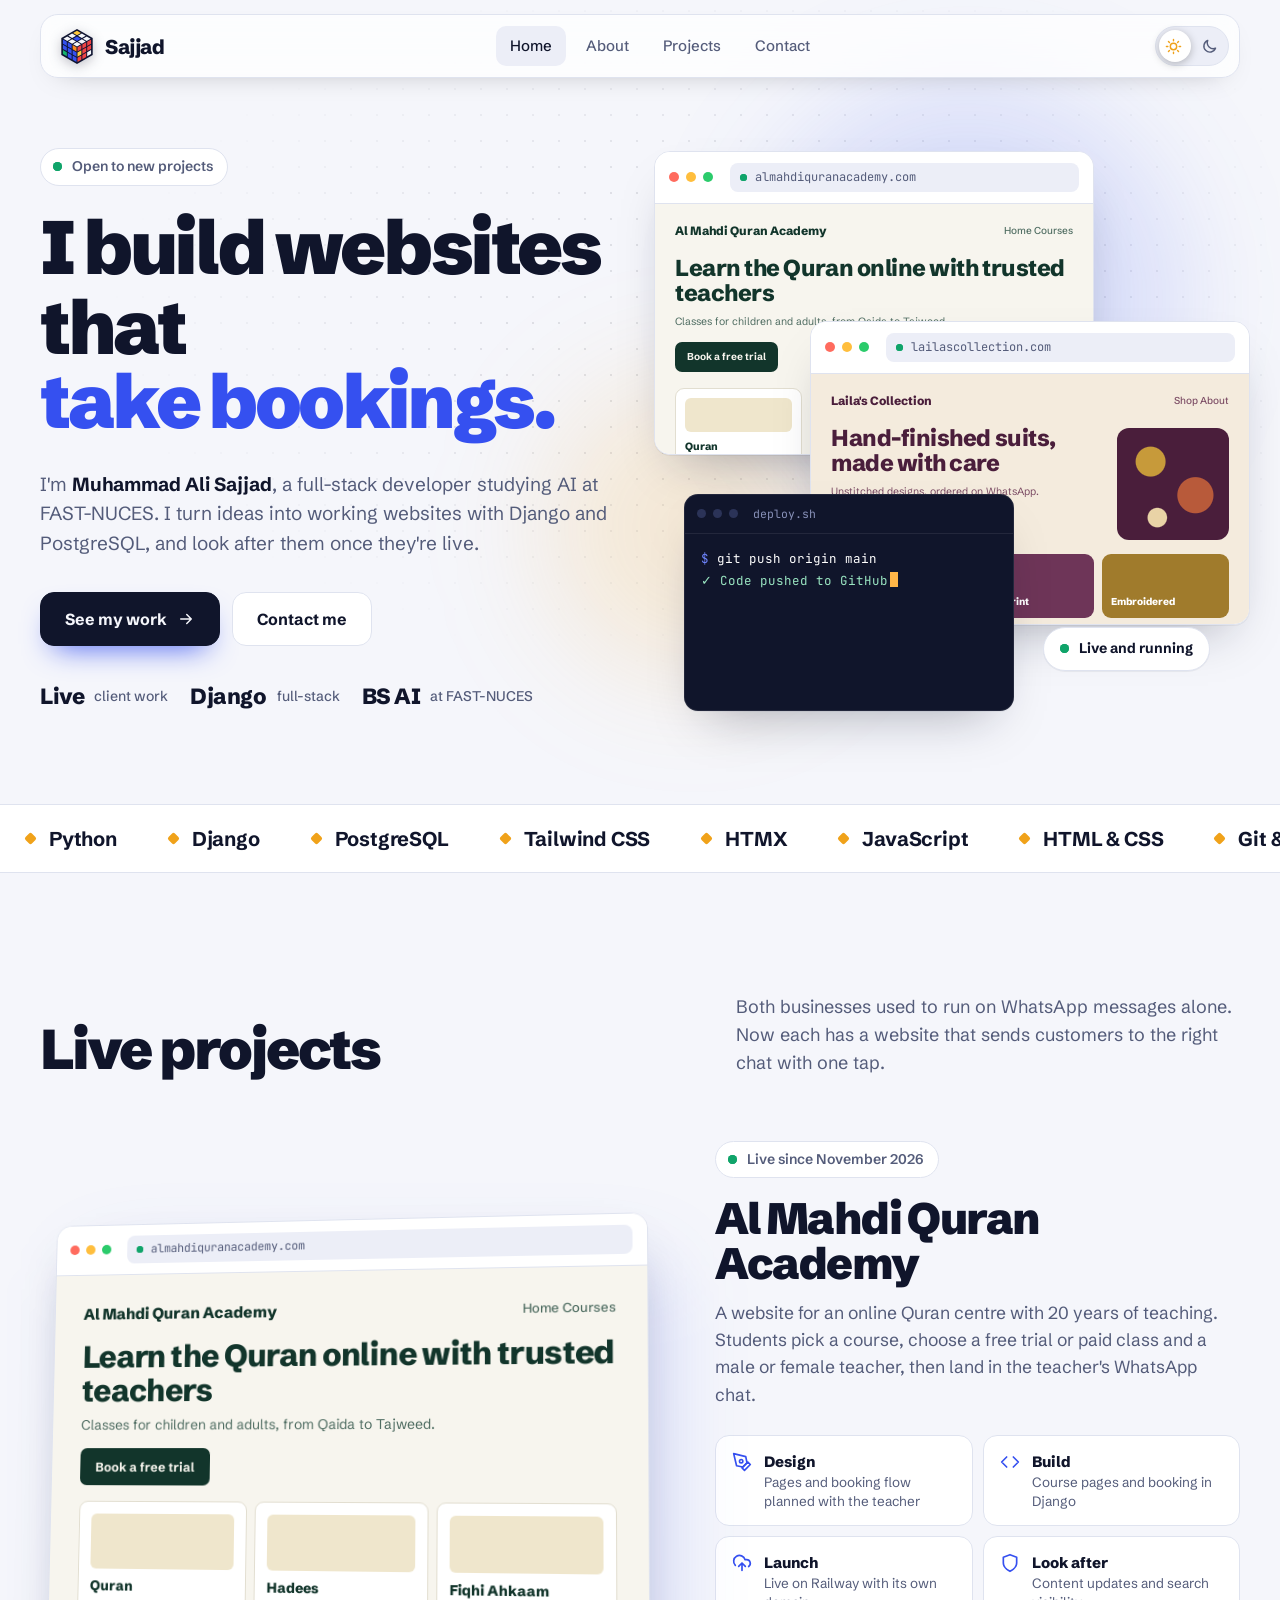
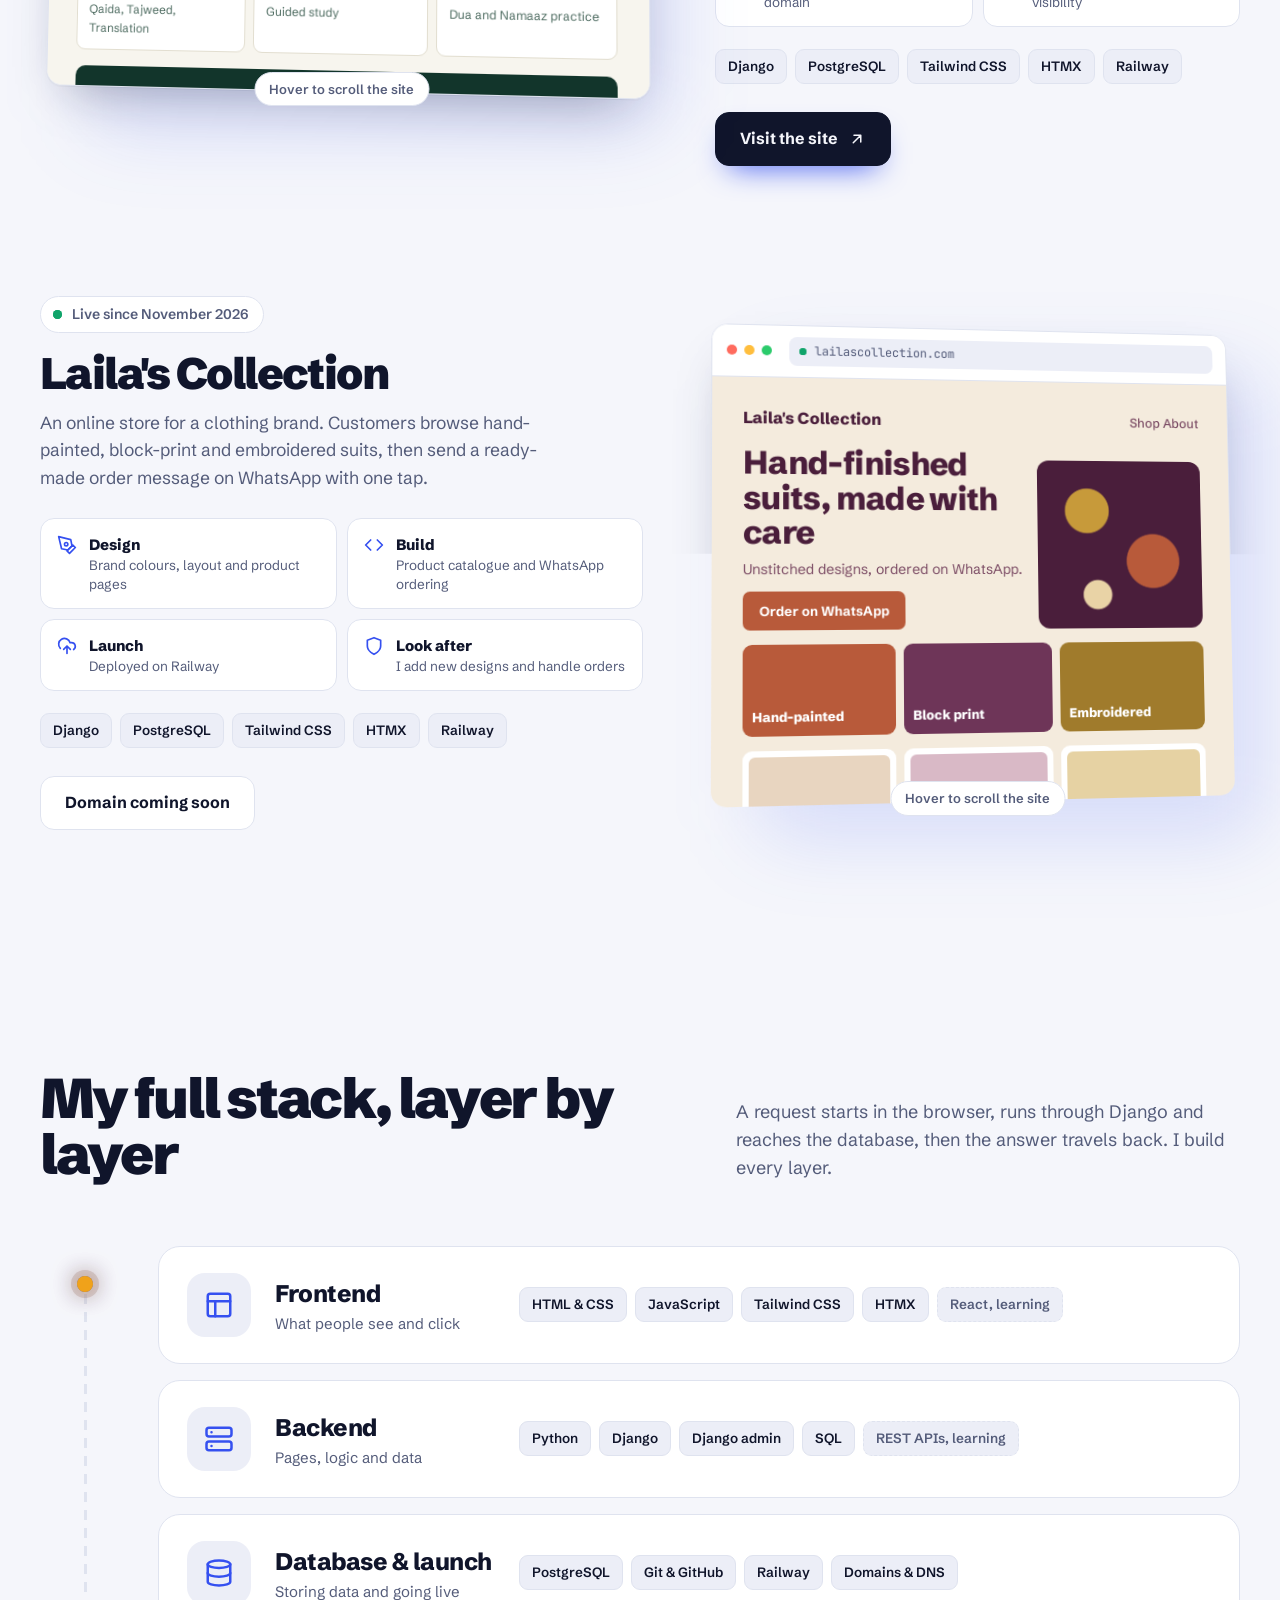
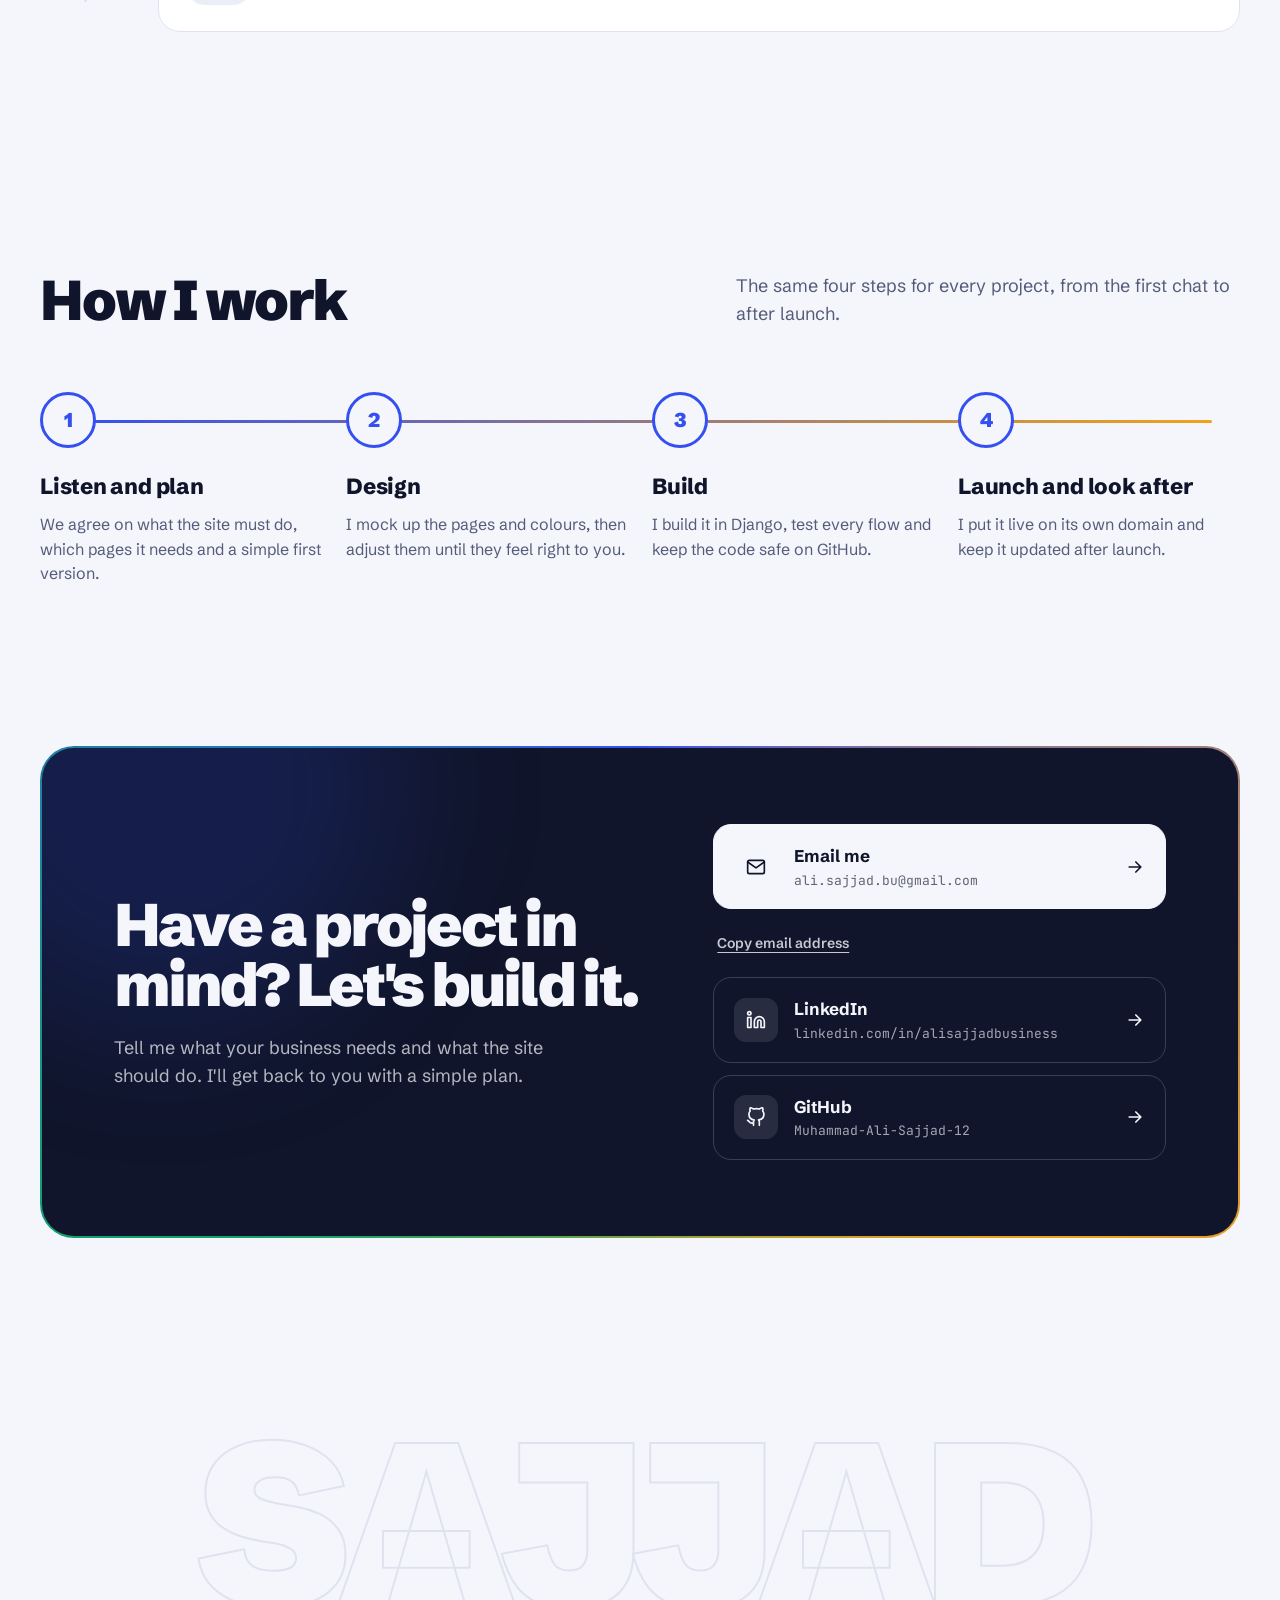
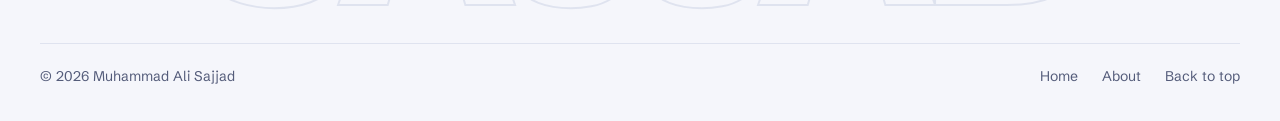
==== commit cf5bed7d: "Phase 9: final responsive and accessibility pass - Al Mahdi preview contents hidden from screen read" ====
--- a/index.html
+++ b/index.html
@@ -210,7 +210,7 @@
         <article class="proj reveal">
           <div class="shot-wrap">
             <a class="shot" href="https://almahdiquranacademy.com" target="_blank" rel="noopener" aria-label="Open Al Mahdi Quran Academy in a new tab">
-              <div class="win">
+              <div class="win" aria-hidden="true">
                 <div class="win-bar"><i></i><i></i><i></i><span class="url"><span class="ping"></span>almahdiquranacademy.com</span></div>
                 <div class="viewport"><div class="inner">
                   <div class="ma">
--- a/css/base.css
+++ b/css/base.css
@@ -9,6 +9,8 @@
 
 html {
   scroll-behavior: smooth;
+  /* Keeps anything scrolled to (anchor links, keyboard focus) clear of the sticky navbar. */
+  scroll-padding-top: 96px;
   -webkit-text-size-adjust: 100%;
   /* Clip anything that pokes out sideways (orbs, tilted windows) so phones never scroll left and right. */
   overflow-x: clip;
--- a/css/layout.css
+++ b/css/layout.css
@@ -340,11 +340,6 @@
   position: relative;
   z-index: 1;
   padding: 120px 0;
-}
-
-/* Leaves room for the sticky navbar when a link jumps to a section. */
-section[id] {
-  scroll-margin-top: 90px;
 }
 
 .sec-head {
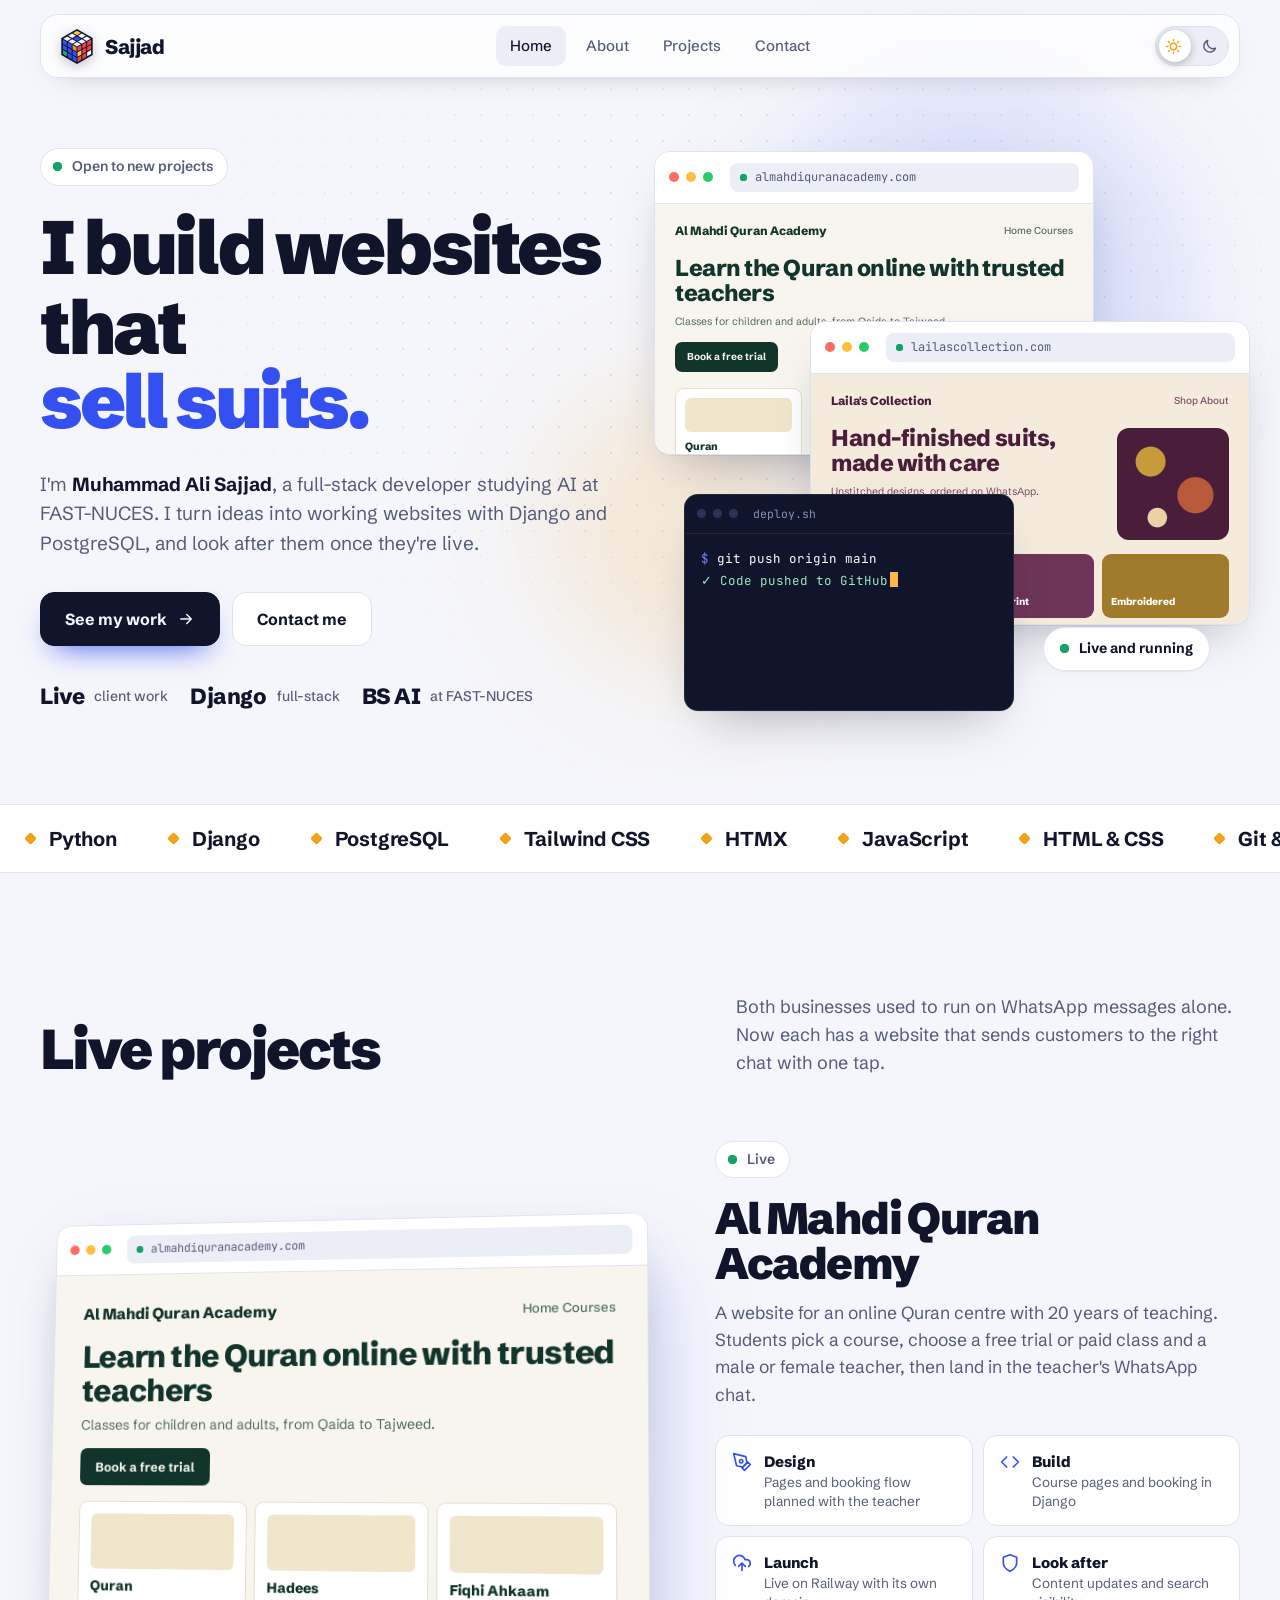
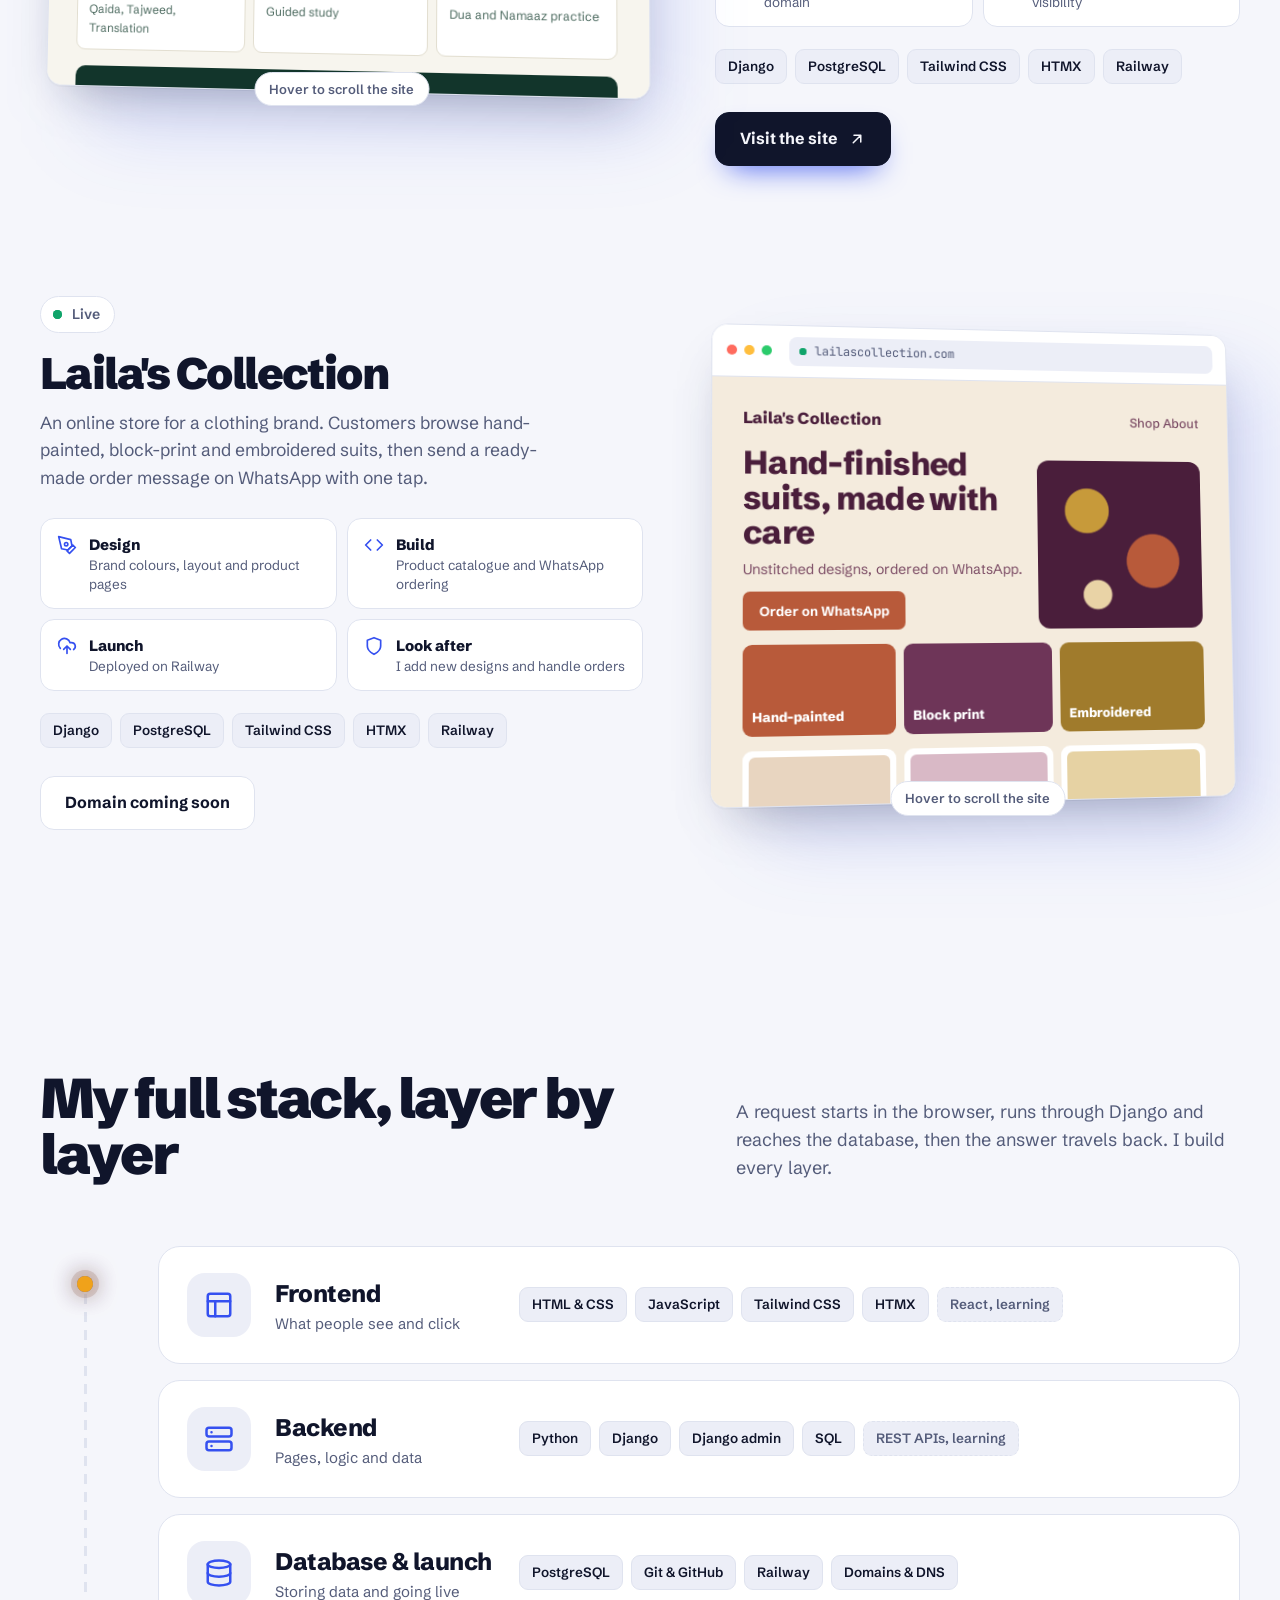
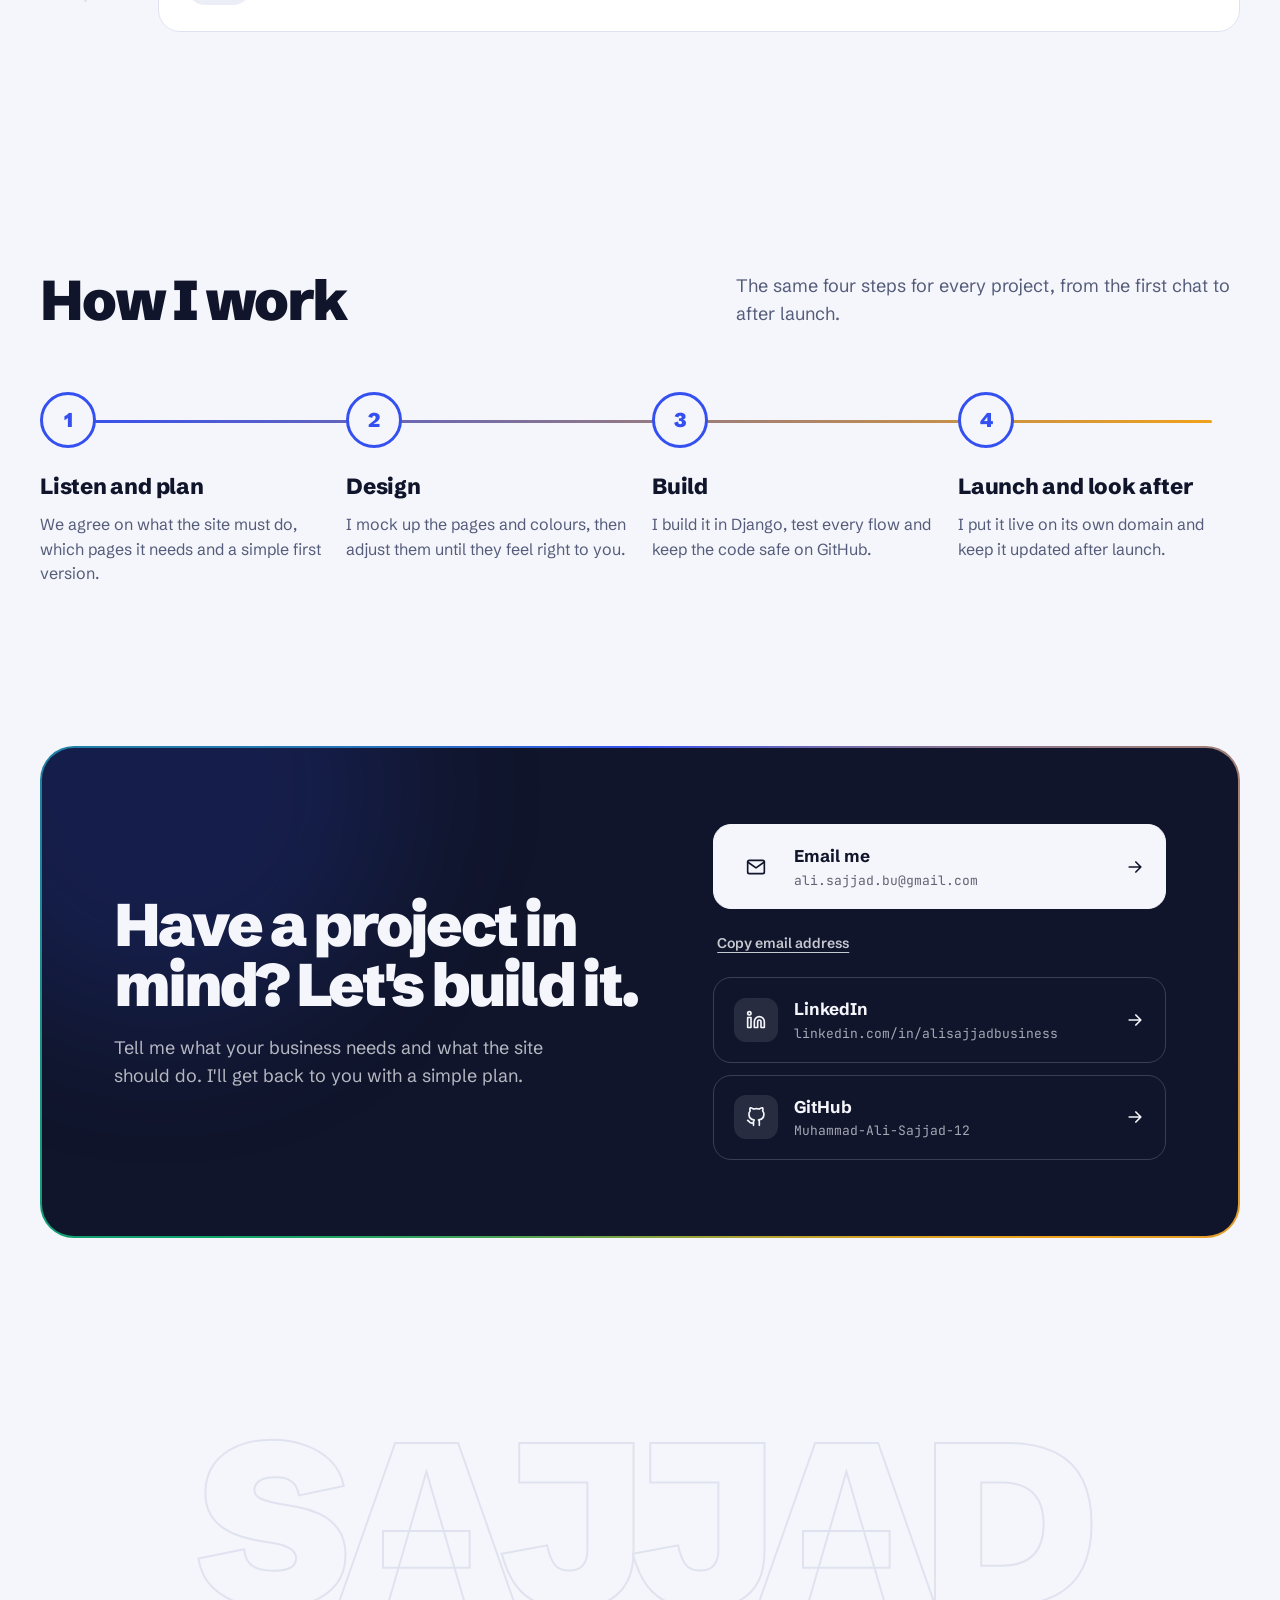
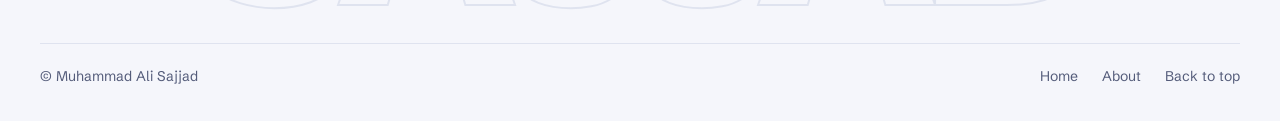
==== commit b63d93d8: "Shorten project pills to "Live" and drop the year from the footer Co-Authored-By: Claude Opus 5.5 <n" ====
--- a/index.html
+++ b/index.html
@@ -232,7 +232,7 @@
             <span class="hover-hint" aria-hidden="true">Hover to scroll the site</span>
           </div>
           <div class="info">
-            <span class="pill"><span class="ping"></span>Live since November 2026</span>
+            <span class="pill"><span class="ping"></span>Live</span>
             <h3>Al Mahdi Quran Academy</h3>
             <p class="story">A website for an online Quran centre with 20 years of teaching. Students pick a course, choose a free trial or paid class and a male or female teacher, then land in the teacher's WhatsApp chat.</p>
             <div class="did">
@@ -269,7 +269,7 @@
             <span class="hover-hint">Hover to scroll the site</span>
           </div>
           <div class="info">
-            <span class="pill"><span class="ping"></span>Live since November 2026</span>
+            <span class="pill"><span class="ping"></span>Live</span>
             <h3>Laila's Collection</h3>
             <p class="story">An online store for a clothing brand. Customers browse hand-painted, block-print and embroidered suits, then send a ready-made order message on WhatsApp with one tap.</p>
             <div class="did">
@@ -353,9 +353,9 @@
   <footer class="foot">
     <div class="bigname" aria-hidden="true">SAJJAD</div>
     <div class="wrap foot-row">
-      <span>© 2026 Muhammad Ali Sajjad</span>
+      <span>© Muhammad Ali Sajjad</span>
       <nav aria-label="Footer"><a href="#top">Home</a><a href="about.html">About</a><a href="#top">Back to top</a></nav>
     </div>
   </footer>
 </body>
-</html>
+</html>
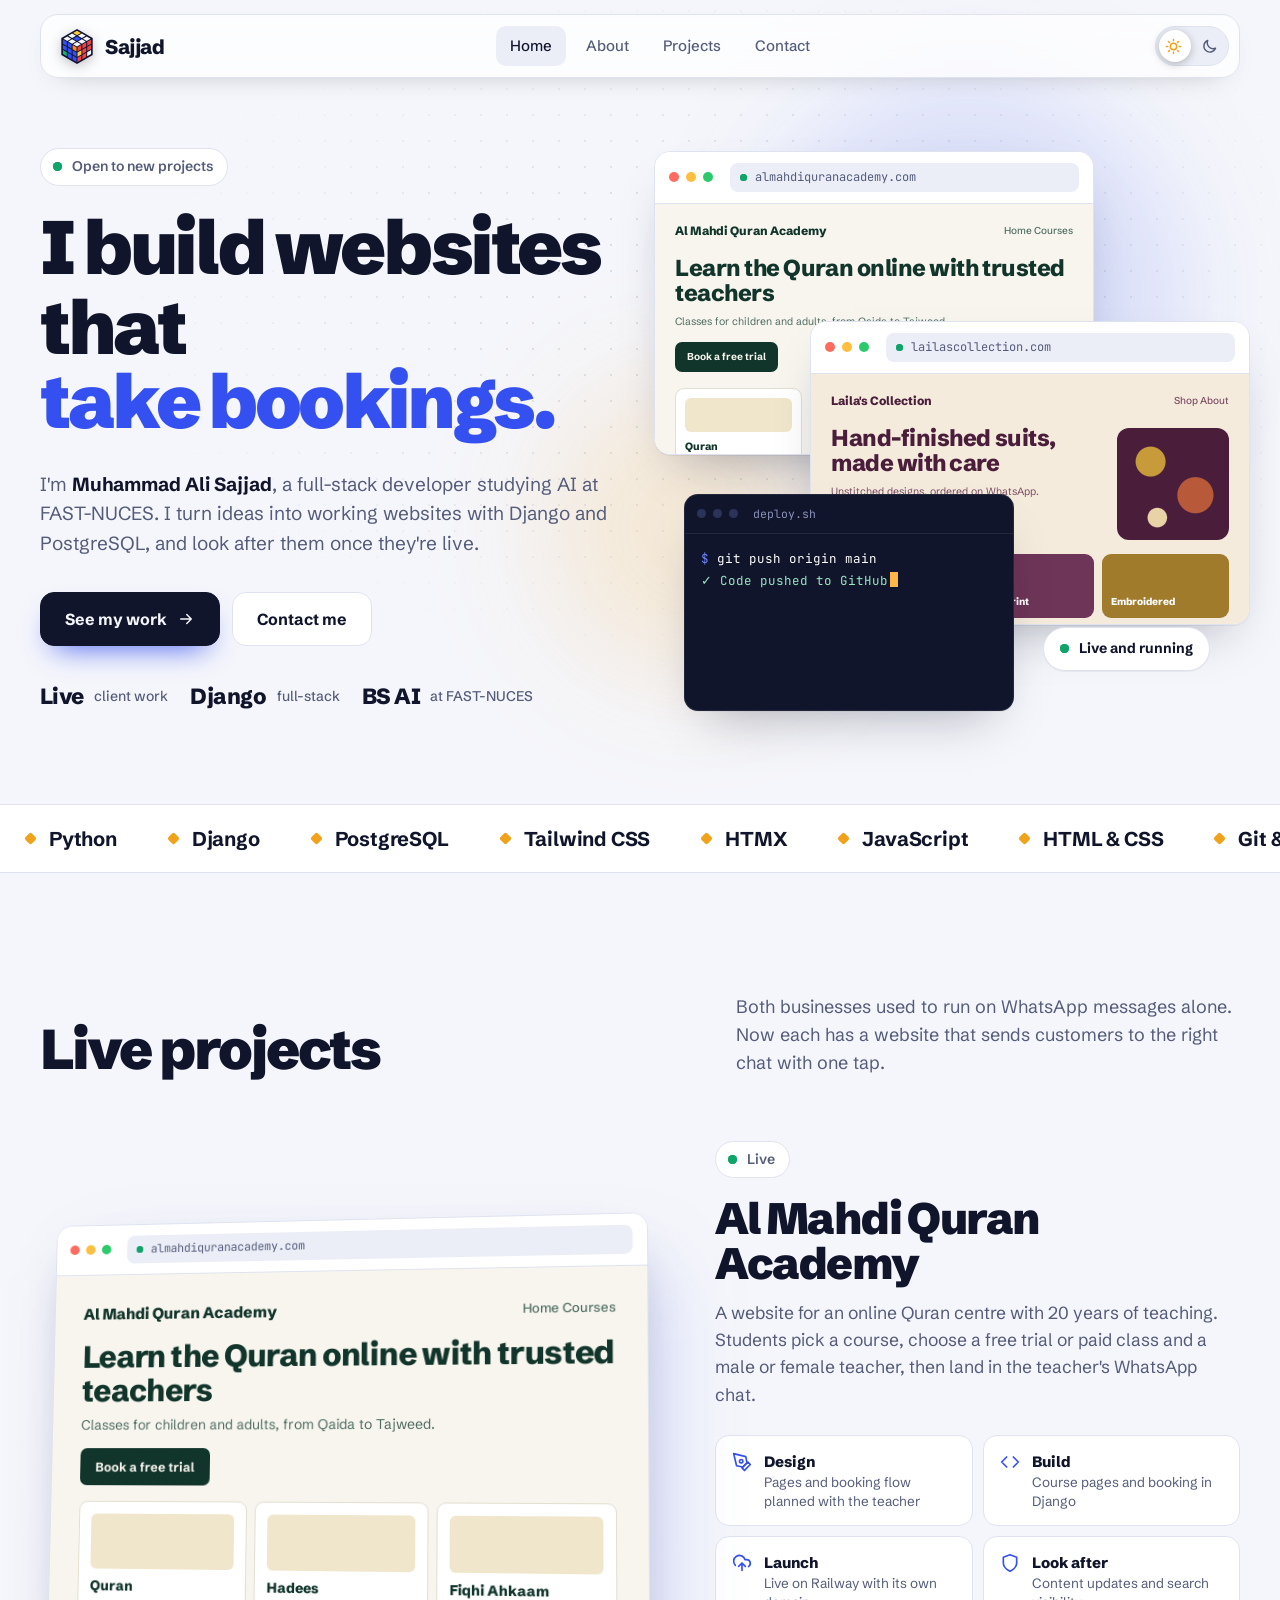
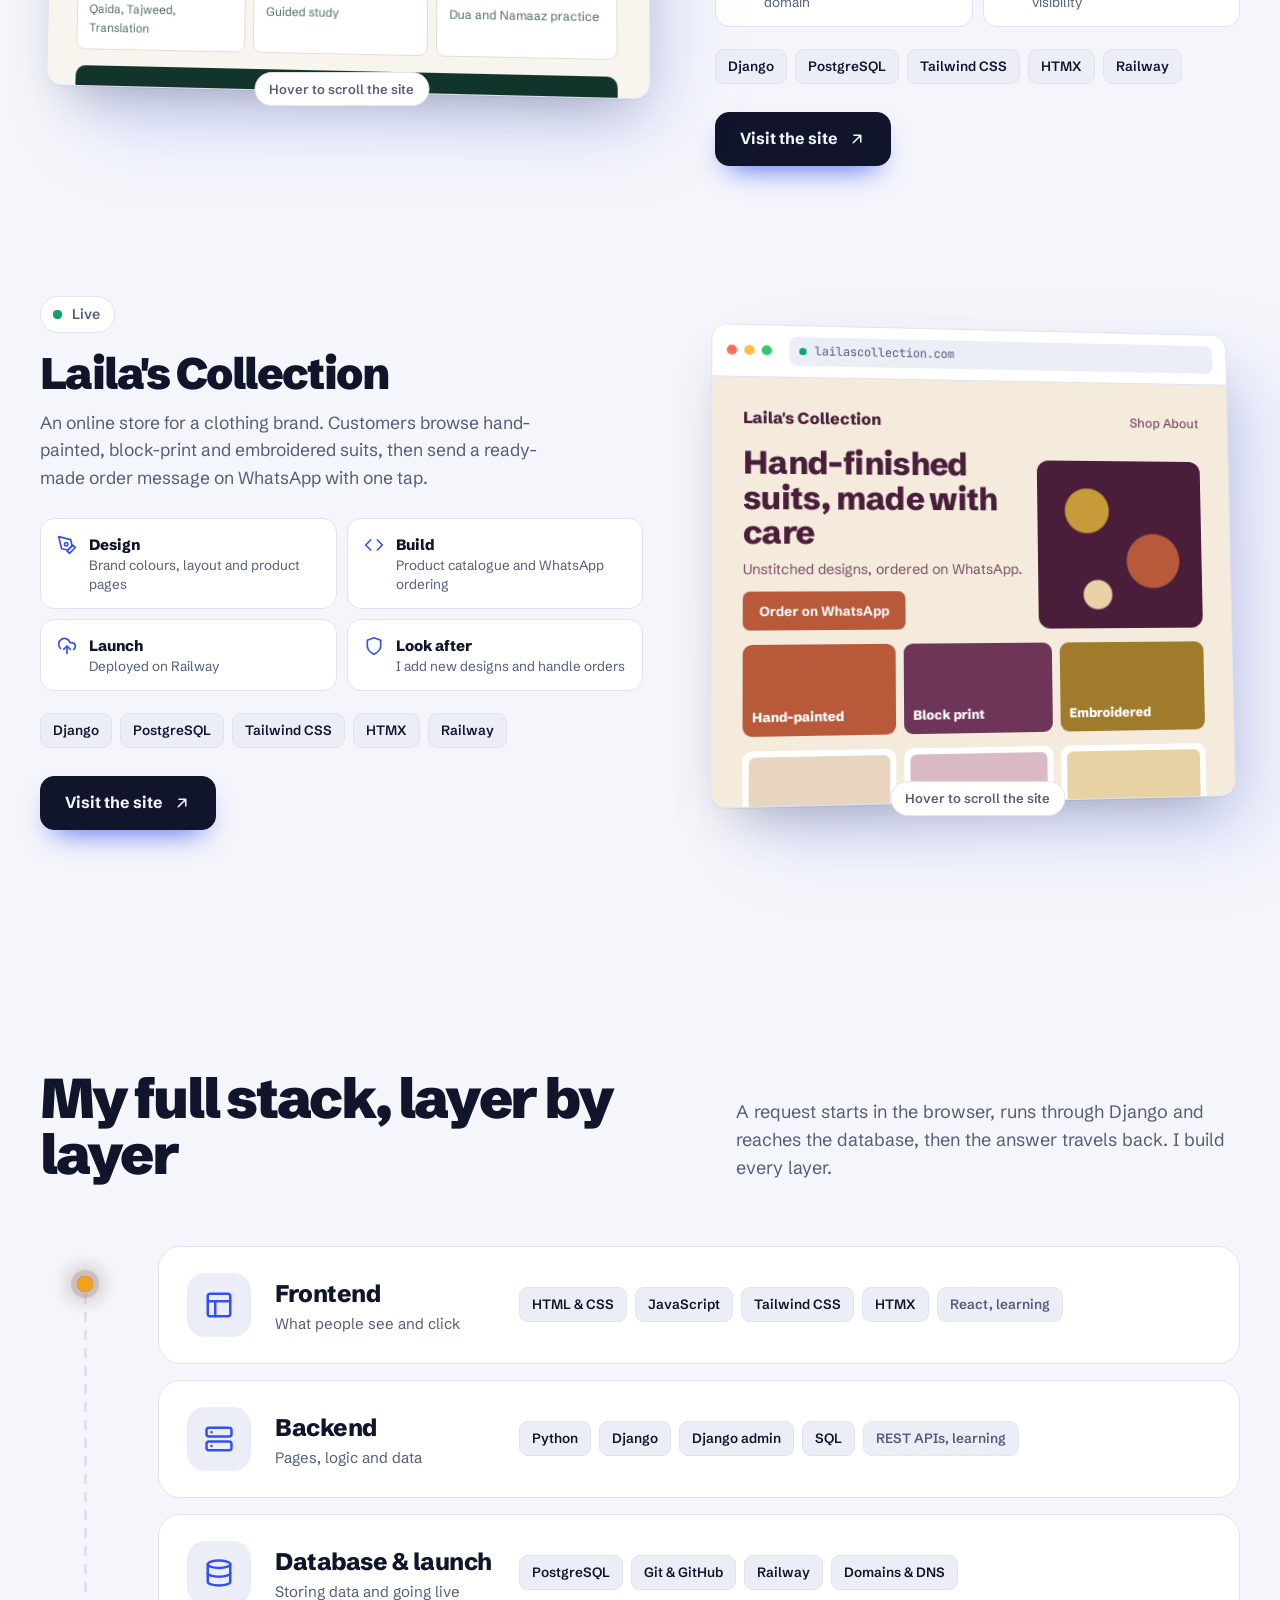
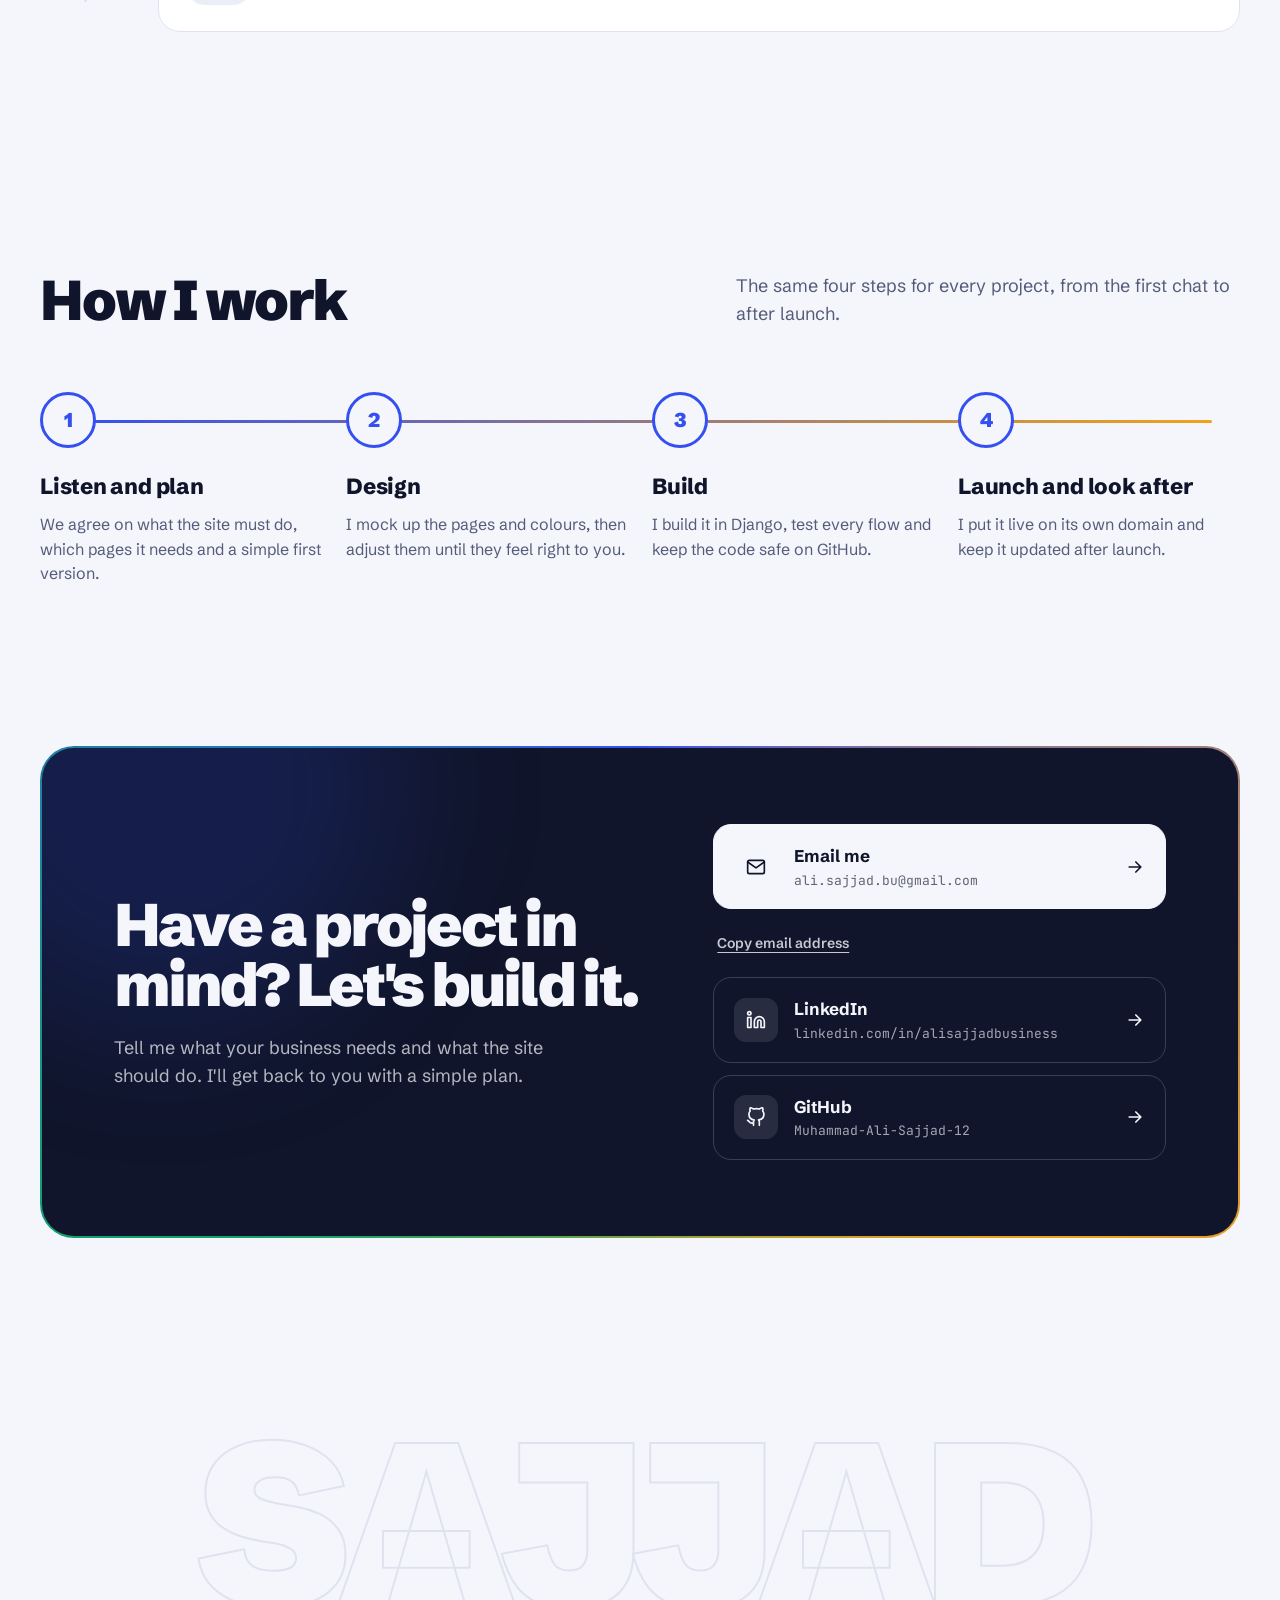
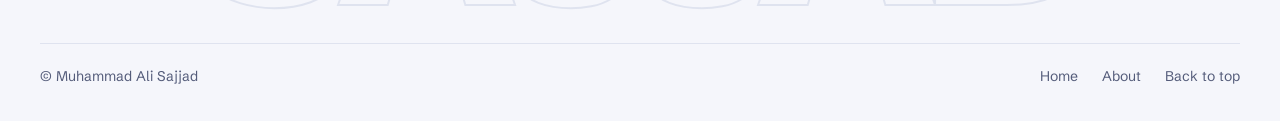
==== commit 5cd0b2d3: "Added domain name" ====
--- a/index.html
+++ b/index.html
@@ -280,7 +280,7 @@
             </div>
             <div class="chips"><span class="chip">Django</span><span class="chip">PostgreSQL</span><span class="chip">Tailwind CSS</span><span class="chip">HTMX</span><span class="chip">Railway</span></div>
             <!-- Swap this for a real link once lailascollection.com is live. -->
-            <span class="btn ghost" aria-disabled="true">Domain coming soon</span>
+            <a class="btn primary" href="https://lailascollection.com" target="_blank" rel="noopener">Visit the site <svg viewBox="0 0 24 24" aria-hidden="true"><path d="M7 17L17 7M8 7h9v9"></path></svg></a>
           </div>
         </article>
       </div>
